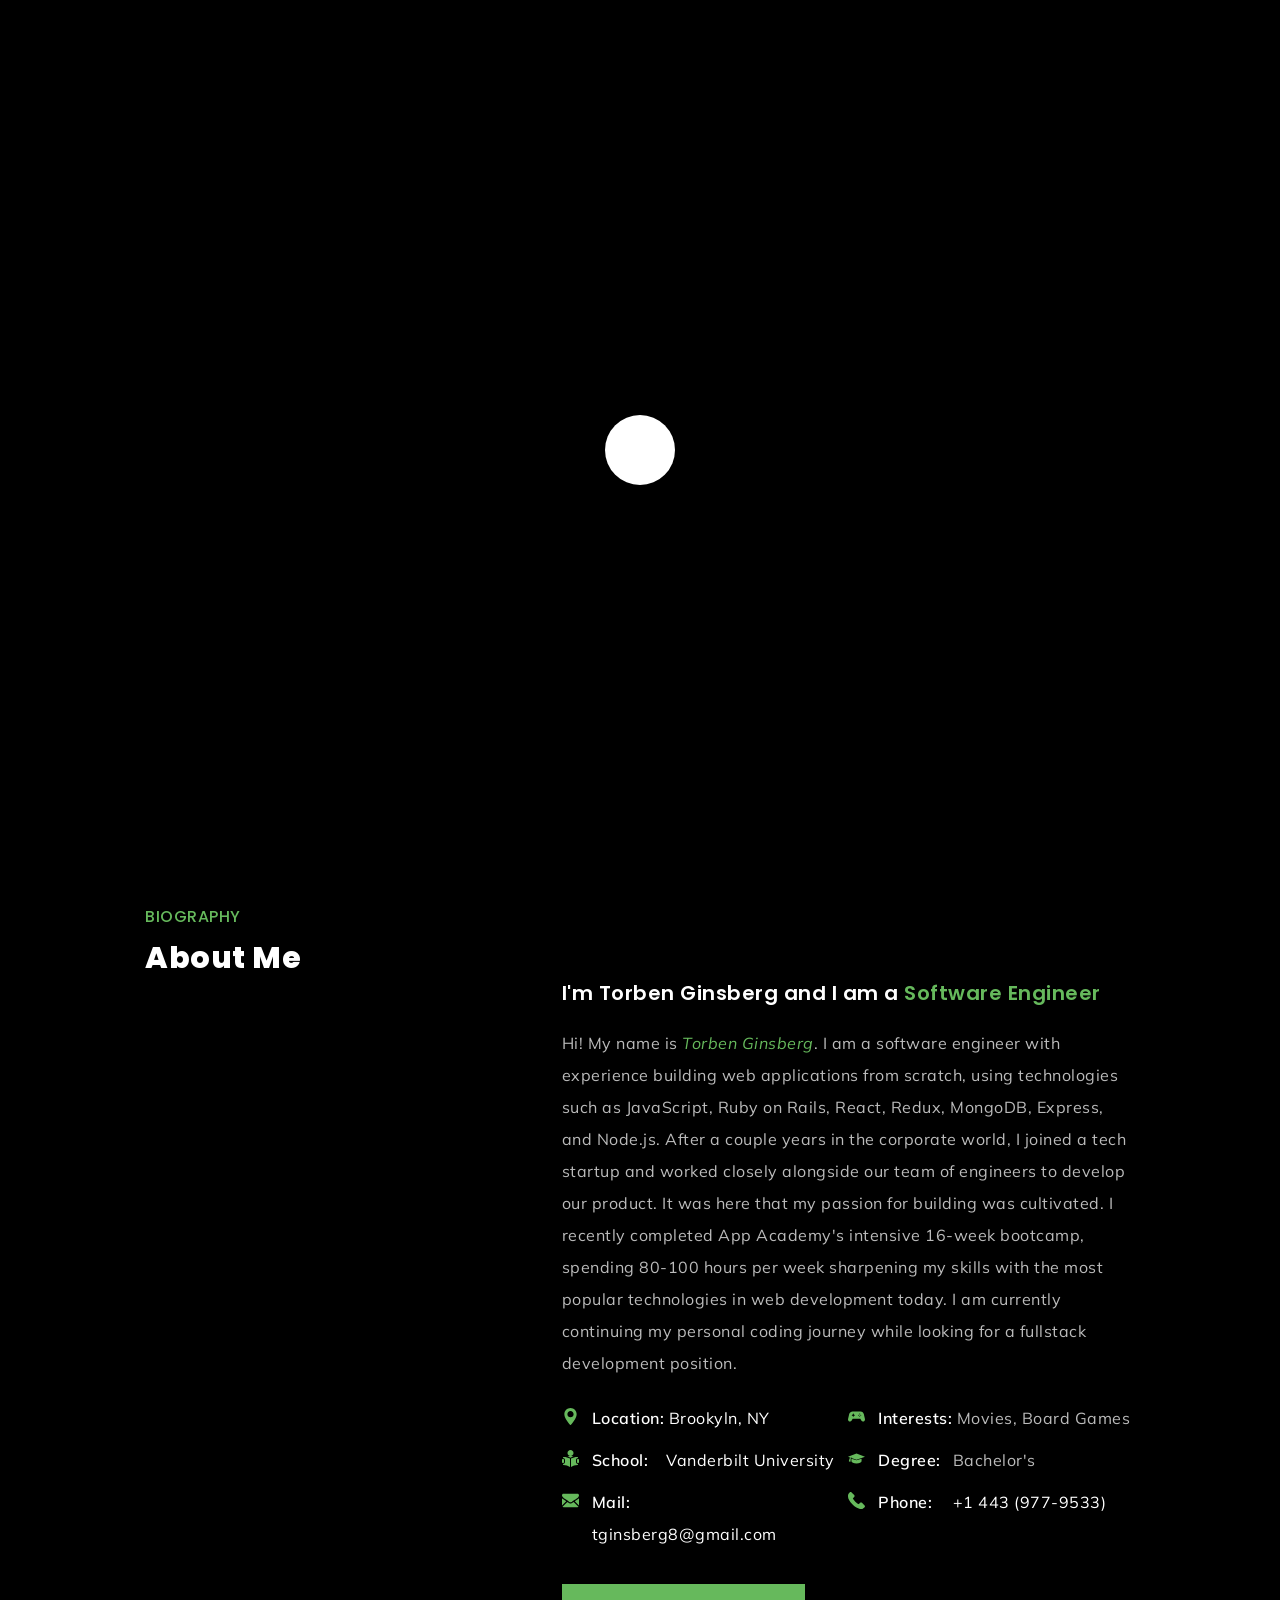
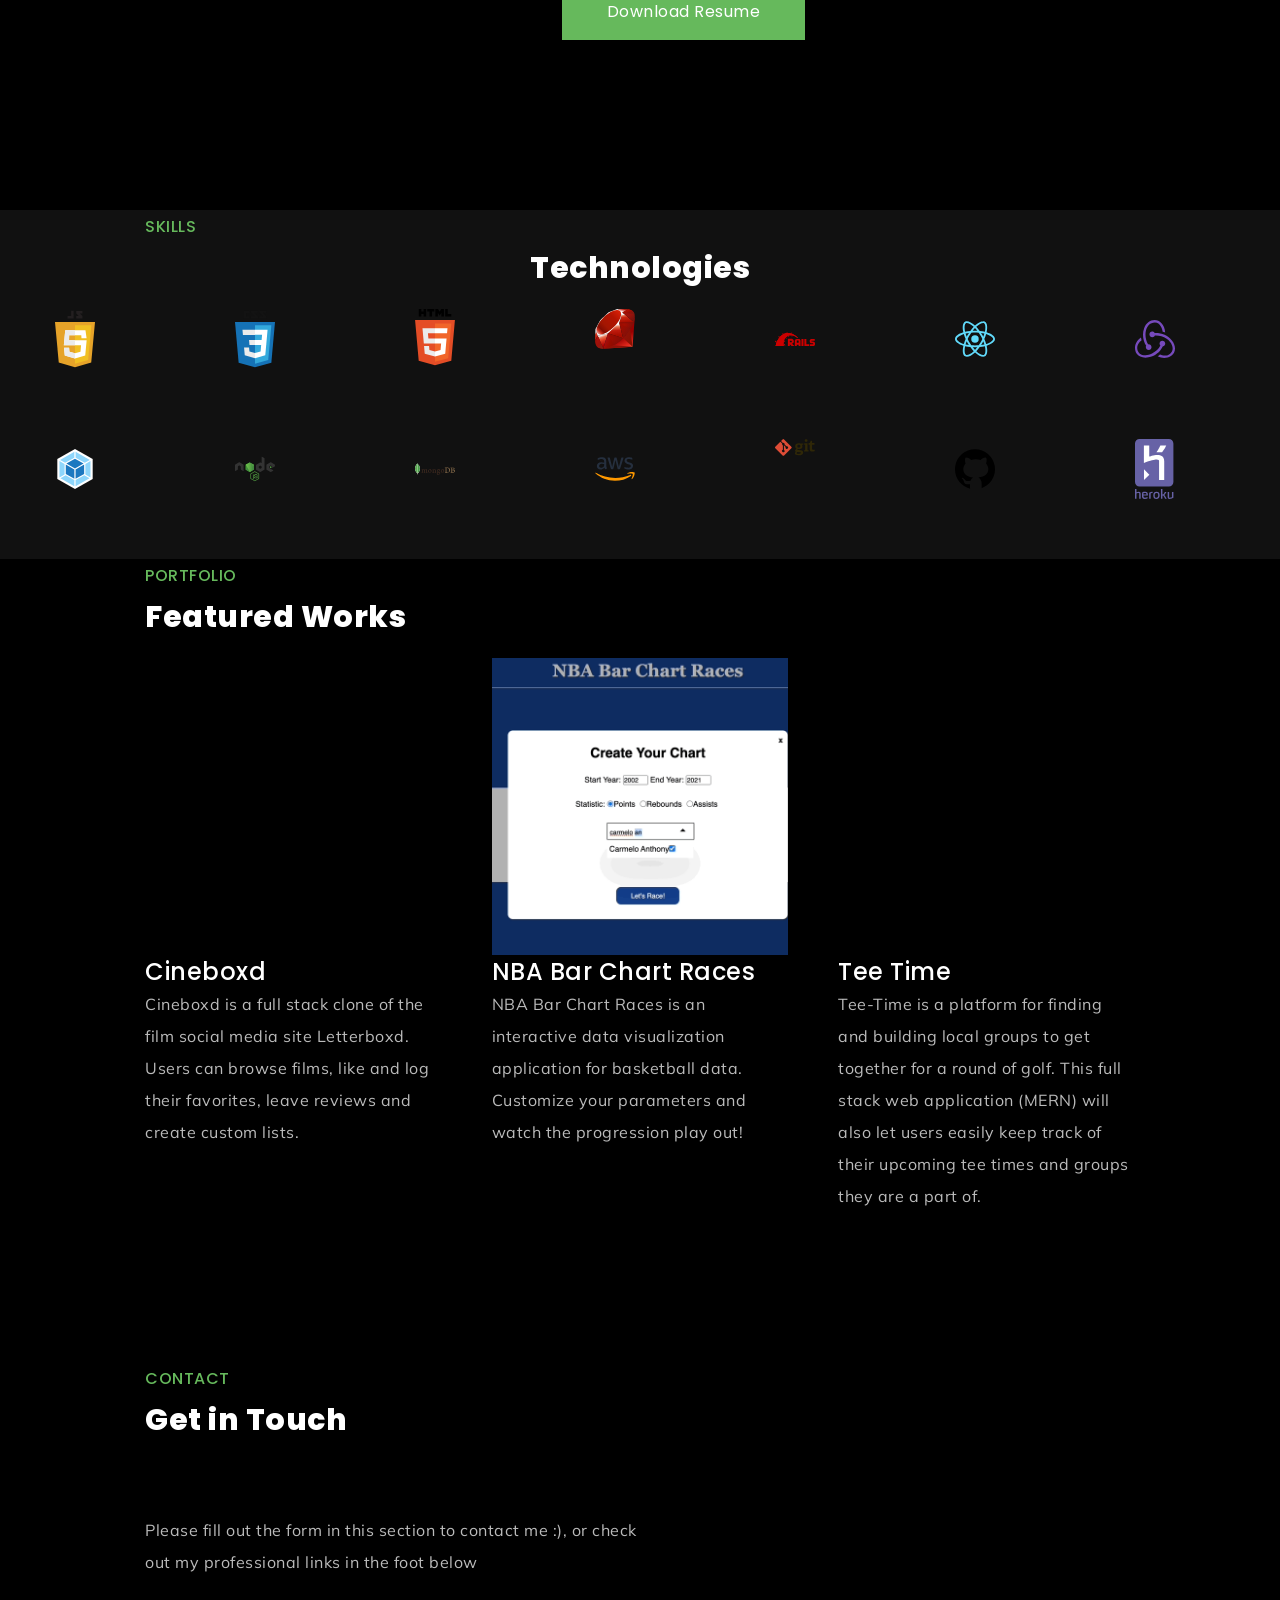
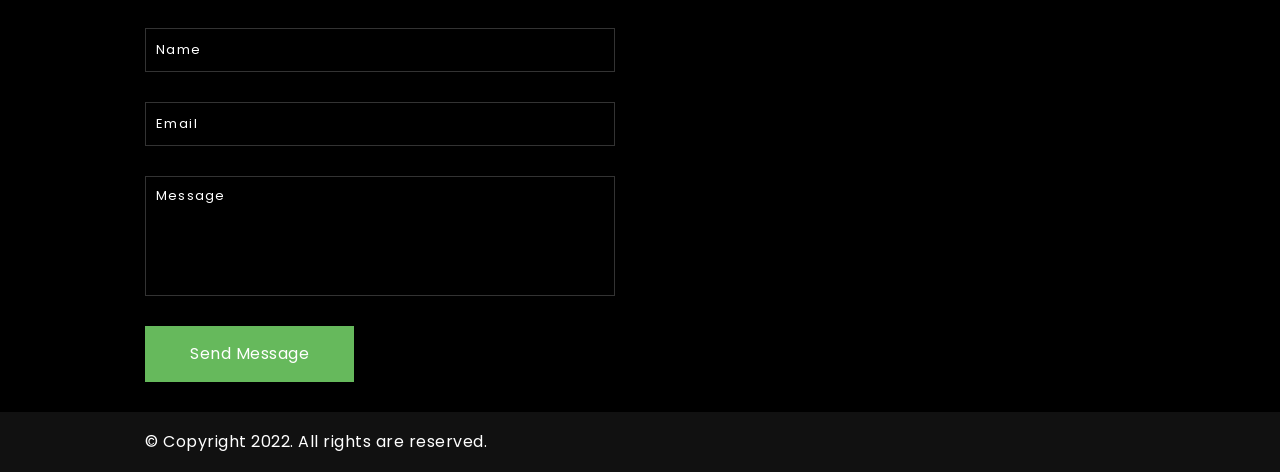
==== index.html @ a0c484ad "first commit" ====
<!DOCTYPE html>
<!--[if lt IE 7 ]><html class="ie ie6" lang="en"> <![endif]-->
<!--[if IE 7 ]><html class="ie ie7" lang="en"> <![endif]-->
<!--[if IE 8 ]><html class="ie ie8" lang="en"> <![endif]-->
<!--[if (gte IE 9)|!(IE)]><!--><html lang="en"> <!--<![endif]-->

<head>

<meta http-equiv="Content-Type" content="text/html; charset=utf-8" />

<meta name="description" content="Name of your web site">
<meta name="author" content="Marketify">

<meta name="viewport" content="width=device-width, initial-scale=1, maximum-scale=1">

<title>Torben Ginsberg</title>
<link rel="icon" type="image/x-icon" href="/img/favicon_t.png">

<!-- STYLES -->
<link href="https://fonts.googleapis.com/css2?family=Mulish:ital,wght@0,200;0,300;0,400;0,500;0,600;0,700;0,800;0,900;1,200;1,300;1,400;1,500;1,600;1,700;1,800;1,900&display=swap" rel="stylesheet">
<link href="https://fonts.googleapis.com/css?family=Montserrat:200i,300,300i,400,400i,500,500i,600,700,700i,800&display=swap" rel="stylesheet">
<link href="https://fonts.googleapis.com/css2?family=Poppins:ital,wght@0,100;0,200;0,300;0,400;0,500;0,600;0,700;0,800;0,900;1,100;1,200;1,300;1,400;1,500;1,600;1,700;1,800;1,900&display=swap" rel="stylesheet">


<link rel="stylesheet" type="text/css" href="css/plugins.css" />
<link rel="stylesheet" type="text/css" href="css/colors.css" />
<link rel="stylesheet" type="text/css" href="css/darkMode.css" />
<link rel="stylesheet" type="text/css" href="css/style.css" />
<script src="https://kit.fontawesome.com/17501655c9.js" crossorigin="anonymous"></script>
<!--[if lt IE 9]> <script type="text/javascript" src="js/modernizr.custom.js"></script> <![endif]-->
<!-- /STYLES -->

</head>

<body class="dark"> <!-- If you want DARK MODE just add class 'dark' to body. For Example: <body class="dark"> -->
	
	<!-- PRELOADER -->
	<div class="arlo_tm_preloader">
		<div class="spinner_wrap">
			<div class="spinner"></div>
		</div>
	</div>
	<!-- /PRELOADER -->

	
<!-- WRAPPER ALL -->
<div class="arlo_tm_all_wrap" data-magic-cursor="" data-color="crimson">
	
	<!-- "" is default option -->
	
	<!-- MAGIC CURSOR VALUES: "", hide -->
	<!-- COLOR VALUES: blue, green, brown, pink, orange, black, white, purple, sky, cadetBlue, crimson, olive, red -->
	
	<!-- MODALBOX NEWS -->
	<div class="arlo_tm_modalbox_news">
		<div class="box_inner">
			<div class="close">
				<a href="#"><img class="svg" src="img/svg/cancel.svg" alt="" /></a>
			</div>
			<div class="description_wrap">
			</div>
		</div>
	</div>
	<!-- /MODALBOX NEWS -->
	
	<!-- MOBILE MENU -->
	<div class="arlo_tm_mobile_menu">
		<div class="mobile_menu_inner">
			<div class="container">
				<div class="mobile_in">
					<div class="logo">
						<a href="#"><img src="img/logo/mobile/dark.png" alt="" /></a>
					</div>
					<div class="my_trigger">
						<div class="hamburger hamburger--collapse-r">
							<div class="hamburger-box">
								<div class="hamburger-inner"></div>
							</div>
						</div>
					</div>
				</div>
			</div>
		</div>
		<div class="dropdown">
			<div class="container">
				<div class="dropdown_inner">
					<ul class="anchor_nav">
						<li><a href="#home">Home</a></li>
						<li><a href="#about">About</a></li>
						<li><a href="#skills">Skills</a></li>
						<li><a href="#portfolio">Portfolio</a></li>
						<li><a href="#contact">Contact</a></li>
					</ul>
				</div>
			</div>
		</div>
	</div>
	<!-- /MOBILE MENU -->
	
	<!-- TOPBAR -->
	<div class="arlo_tm_topbar">
		<div class="container">
			<div class="topbar_inner">
				<div class="logo">
					<a href="#"><img class="light" src="img/logo/classic/light.png" alt="" /></a>
					<a href="#"><img class="dark" src="img/logo/classic/dark.png" alt="" /></a>
				</div>
				<div class="menu">
					<ul class="anchor_nav">
						<li class="current"><a href="#home">Home</a></li>
						<li><a href="#about">About</a></li>
						<li><a href="#skills">Skills</a></li>
						<li><a href="#portfolio">Portfolio</a></li>
						<li><a href="#contact">Contact</a></li>
					</ul>
				</div>
			</div>
		</div>
	</div>
	<!-- /TOPBAR -->
	
	<!-- HERO -->
	<div class="arlo_tm_hero" id="home">
		<div class="background">
			<div class="image" data-img-url="img/slider/about.jpg"></div>
			<div class="overlay"></div>
		</div>
		<div class="content">
			<div class="name_holder">
				<h3>Torben <span>Ginsberg</span></h3>
			</div>
			<div class="text_typing">
				<p>I'm a <span class="arlo_tm_animation_text_word"></span></p>
			</div>
		</div>
		<div class="arlo_tm_arrow_wrap bounce anchor">
			<a href="#about"><i class="xcon-angle-double-down"></i></a>
		</div>
	</div>
	<!-- /HERO -->
	
	<!-- ABOUT -->
	<div class="arlo_tm_about" id="about">
		<div class="container">
			<div class="arlo_tm_main_title">
				<span>Biography</span>
				<h3>About Me</h3>
			</div>
			<div class="about_inner">
				<div class="left">
					<div class="about_image_wrap parallax" data-relative-input="true">
						<div class="image layer" data-depth="0.1">
							<img src="img/ratios/550x650.jpg" alt="" />
							<div class="inner" data-img-url="img/headshot_circle.png"></div>
						</div>
						<div class="border layer" data-depth="0.2">
							<img src="img/about.png" alt="" />
							<div class="inner"></div>
						</div>
					</div>
				</div>
				<div class="right">
					<div class="about_title">
						<h3>I'm Torben Ginsberg and I am a <span class="arlo_tm_animation_text_word"></span></h3>
					</div>
					<div class="text">
						<p>Hi! My name is <span>Torben Ginsberg</span>. I am a software engineer with experience building web applications from scratch, using technologies such as JavaScript, Ruby on Rails, React, Redux, MongoDB, Express, and Node.js. After a couple years in the corporate world, I joined a tech startup and worked closely alongside our team of engineers to develop our product. It was here that my passion for building was cultivated. I recently completed App Academy's intensive 16-week bootcamp, spending 80-100 hours per week sharpening my skills with the most popular technologies in web development today. I am currently continuing my personal coding journey while looking for a fullstack development position.</p>
					</div>
					<div class="about_short_contact_wrap">
						<ul>
							<li>
								<img class="svg" src="img/svg/location-1.svg" alt="" />
								<span><label>Location:</label> <a class="href_location" href="#">Brookyln, NY</a></span>
							</li>
							<li>
								<img class="svg" src="img/svg/game-controller-2.svg" alt="" />
								<span><label>Interests:</label> Movies, Board Games </span>
							</li>
							<li>
								<img class="svg" src="img/svg/study-5.svg" alt="" />
								<span><label>School:</label> <a class="href_location" href="#">Vanderbilt University</a></span>
							</li>
							<li>
								<img class="svg" src="img/svg/degree-1.svg" alt="" />
								<span><label>Degree:</label> Bachelor's</span>
							</li>	
							<li>
								<img class="svg" src="img/svg/message-3.svg" alt="" />
								<span><label>Mail:</label> <a href="mailto:example@gmail.com">tginsberg8@gmail.com</a></span>
							</li>
							<li>
								<img class="svg" src="img/svg/call-2.svg" alt="" />
								<span><label>Phone:</label> <a href="tel:+77 022 177 05 05">+1 443 (977-9533)</a></span>
							</li>
						</ul>
					</div>
					<div class="arlo_tm_button">
						<a href="img/Torben_Ginsberg_Resume.pdf" download><span>Download Resume</span></a>
					</div>
				</div>
			</div>
		</div>
	</div>
	<!-- /ABOUT -->

	<!-- NEWS -->
	<div class="arlo_tm_section" id="skills">
		<div class="arlo_tm_news">
			<div class="container">
				<div class="arlo_tm_main_title">
					<span>Skills</span>
					<h3 id="skills-technologies">Technologies</h3>
				</div>
				<div class="news_list">
					<ul>
						<li id="tech-logo"><img title="Javascript" src="/tech-logos/javascript-4.svg"></li>
						<li id="tech-logo"><img title="CSS" src="/tech-logos/css-5.svg"></li>
						<li id="tech-logo"><img title="HTML" src="/tech-logos/html.svg"></li>
						<li id="tech-logo"><img title="Ruby" src="/tech-logos/ruby.svg"></li>
						<li id="tech-logo"><img title="Rails" src="/tech-logos/rails-1.svg"></li>
						<li id="tech-logo"><img title="React" src="/tech-logos/react-2.svg"></li>
						<li id="tech-logo"><img title="Redux" src="/tech-logos/redux.svg"></li>
						<li id="tech-logo"><img title="PostgreSQL" src="/tech-logos/postgresql.svg"></li>
						<li id="tech-logo"><img title="JQuery" src="/tech-logos/jquery-1.svg"></li>
						<li id="tech-logo"><img title="Webpack" src="/tech-logos/webpack-icon.svg"></li>
						<li id="tech-logo"><img title="NodeJS" src="/tech-logos/nodejs-1.svg"></li>
						<li id="tech-logo"><img title="MongoDB" src="/tech-logos/mongodb.svg"></li>
						<li id="tech-logo"><img title="AWS" src="/tech-logos/aws-2.svg"></li>
						<li id="tech-logo"><img title="Git" src="/tech-logos/git.svg"></li>
						<li id="tech-logo"><img title="Github" src="/tech-logos/github-1.svg"></li>
						<li id="tech-logo"><img title="Heroku" src="/tech-logos/heroku.svg"></li>
					</ul>
				</div>
			</div>
		</div>
	</div>
	<!-- /NEWS -->
	
	<!-- PORTFOLIO -->
	<div class="arlo_tm_section" id="portfolio">
		<div class="arlo_tm_portfolio">
			<div class="container">
				<div class="arlo_tm_main_title">
					<span>Portfolio</span>
					<h3>Featured Works</h3>
				</div>
				<div class="portfolio_inner">
					<div class="arlo_tm_portfolio_titles"></div>
					<!-- <div class="portfolio_filter">
						<ul>
							<li><a href="#" class="current" data-filter="*">All</a></li>
							<li><a href="#" data-filter=".design">Games</a></li>
							<li><a href="#" data-filter=".branding">Websites</a></li>
							<li><a href="#" data-filter=".photography">Other</a></li>
						</ul>
					</div> -->
					<div class="portfolio_list">
						<ul class="gallery_zoom">
							<li class="photography">
								<div class="inner">
									<div class="entry arlo_tm_portfolio_animation_wrap" data-title="Cineboxd" data-category="Website">
										<a href="https://cineboxd.herokuapp.com/#/">
											<img src="img/ratios/ratio-1-1.jpg" alt="" />
											<div class="main_image" data-img-url="./img/temporary_cineboxd.gif"></div>
										</a>
									</div>
								</div>
								<div>
									<h4 style="color: white;">Cineboxd</h4>
									<p>Cineboxd is a full stack clone of the film social media site Letterboxd. Users can browse films, like and log their favorites, leave reviews and create custom lists. </p>
								</div>
							</li>
							<li class="branding">
								<div class="inner">
									<div class="entry arlo_tm_portfolio_animation_wrap" data-title="NBA Bar Chart Races" data-category="Game">
										<a href="https://torbenginsberg.github.io/NBA-Bar-Chart-Races/">
											<img src="img/ratios/ratio-1-1.jpg" alt="" />
											<div class="main_image" data-img-url="./img/temporary_bar_chart_race.gif"></div>
										</a>
									</div>
								</div>
								<div>
									<h4 style="color: white;">NBA Bar Chart Races</h4>
									<p>NBA Bar Chart Races is an interactive data visualization application for basketball data. Customize your parameters and watch the progression play out! </p>
								</div>
							</li>
							<li class="design">
								<div class="inner">
									<div class="entry arlo_tm_portfolio_animation_wrap" data-title="Tee Time" data-category="Website">
										<a href="https://tee-time-application.herokuapp.com/#/">
											<img src="img/ratios/ratio-1-1.jpg" alt="" />
											<div class="main_image" data-img-url="img/tee_time.gif"></div>
										</a>
									</div>
								</div>
								<div>
									<h4 style="color: white;">Tee Time</h4>
									<p>Tee-Time is a platform for finding and building local groups to get together for a round of golf. This full stack web application (MERN) will also let users easily keep track of their upcoming tee times and groups they are a part of.</p>
								</div>
							</li>
						</ul>
					</div>
				</div>
			</div>
		</div>
	</div>
	<!-- /PORTFOLIO -->
	
	<!-- CONTACT -->
	<div class="arlo_tm_section" id="contact">
		<div class="arlo_tm_contact">
			<div class="container">
				<div class="contact_inner">
					<div class="arlo_tm_main_title">
						<span>Contact</span>
						<h3>Get in Touch</h3>
					</div>
					<div class="desc">
						<p class="wow txt" data-splitting>Please fill out the form in this section to contact me :), or check out my professional links in the foot below</p>
					</div>
					<div class="wrapper">
						<div class="left wow fadeInLeft" data-wow-duration="1.5s">
							<div class="fields">
								<form action="/" method="post" class="contact_form" id="contact_form">
									<div class="returnmessage" data-success="Your message has been received, We will contact you soon."></div>
									<div class="empty_notice"><span>Please Fill Required Fields</span></div>
									<div class="first">
										<ul>
											<li>
												<input id="name" type="text" placeholder="Name" autocomplete="off">
											</li>
											<li>
												<input id="email" type="text" placeholder="Email" autocomplete="off">
											</li>
										</ul>
									</div>
									<div class="last">
										<textarea id="message" placeholder="Message"></textarea>
									</div>
									<div class="arlo_tm_button" data-color="dark">
										<a id="send_message" href="#">Send Message</a>
									</div>

									<!-- If you want change mail address to yours, just open "modal" folder >> contact.php and go to line 4 and change detail to yours.  -->

								</form>
							</div>
						</div>
						<div class="right wow fadeInLeft" data-wow-duration="1.5s" data-wow-delay=".2s">
							<div class="map_wrap">
								<div class="map" id="ieatmaps"></div>
							</div>
						</div>
					</div>
				</div>
			</div>
		</div>
	</div>
	<!-- /CONTACT -->
	
	<!-- COPYRIGHT -->
	<div class="arlo_tm_section">
		<div class="arlo_tm_copyright">
			<div class="container">
				<div class="inner">
					<div class="copy wow fadeInLeft" data-wow-duration="1.5s">
						<p>&copy; Copyright 2022. All rights are reserved.</p>
					</div>
					<div class="social wow fadeInLeft" data-wow-duration="1.5s" data-wow-delay=".2s">
						<ul class="font-awesome-icons">
							<div class="font-awesome-icon"><li><a href="https://github.com/torbenginsberg"><i class="fa-brands fa-github"></i></a></li></div>
							<div class="font-awesome-icon"><li><a href="https://www.linkedin.com/in/torben-ginsberg-095a77112/"><i class="fa-brands fa-linkedin"></i></a></li></div>
							<div class="font-awesome-icon"><li><a href="https://angel.co/u/torben-ginsberg"><i class="fa-brands fa-angellist"></i></a></li></div>
						</ul>
					</div>
				</div>
			</div>
		</div>
	</div>
	<!-- /COPYRIGHT -->
	
	<!-- CURSOR -->
	<div class="mouse-cursor cursor-outer"></div>
	<div class="mouse-cursor cursor-inner"></div>
	<!-- /CURSOR -->
	
</div>
<!-- / WRAPPER ALL -->
	
<!-- SCRIPTS -->
<script src="js/jquery.js"></script>
<!--[if lt IE 10]> <script type="text/javascript" src="js/ie8.js"></script> <![endif]-->	
<script src="js/plugins.js"></script>
<script src="js/init.js"></script>
<script async defer src="https://maps.googleapis.com/maps/api/js?key=AIzaSyA5bpEs3xlB8vhxNFErwoo3MXR64uavf6Y&callback=initMap"></script>
<!-- /SCRIPTS -->

</body>
</html>
---- css/plugins.css ----
/*
This file is made by Marketify (2019 - 2021)

01) BASE
02) FORM ELEMENTS
03) FONTELLO
04) SKELETON OR GRID
05) ANIMATION


*/

/*------------------------------------------------------------------*/ 
/*	01) BASE
/*------------------------------------------------------------------*/

html,body,div,span,applet,object,iframe,h1,h2,h3,h4,h5,h6,p,blockquote,pre,a,abbr,acronym,address,big,cite,code,del,dfn,em,font,ins,kbd,q,s,samp,small,strike,strong,sub,sup,tt,var,b,u,i,center,dl,dt,dd,ol,ul,li,fieldset,form,label,legend,table,caption,tbody,tfoot,thead,tr,th,td
	{
	background: transparent;
	border: 0;
	margin: 0;
	padding: 0;
	vertical-align: baseline;
	outline: none;
}

article, aside, details, figcaption, figure, footer, header, hgroup, nav, section {
    display: block;
}

blockquote {
	quotes: none;
}

blockquote:before,blockquote:after {
	content: '';
	content: none;
}
ul, ol{
	margin:0px;	
}
ul li, ol li{
	margin:0px;
}
img{
	vertical-align:middle;
	max-width:100%;
}
iframe{
	max-width:100%;
}
del {
	text-decoration: line-through;
}
a, i{
	border:none;
}
a:hover{text-decoration:none;}

table{
	width:100%;
	max-width:100%;
	text-align:left;
	border-collapse: collapse;
	border-spacing: 0px;
	margin-bottom:15px;
	color:#999;
	border:1px solid #eee;
}
table tr{
	border:1px solid #eee;
}
table th{
	vertical-align:top;
	color:#333;
	background:none;
	font-size:16px;
	font-weight:normal;
	padding:15px 10px;
	border:1px solid #eee;
}
table td{
	vertical-align:top;
	padding:10px;
	border:1px solid #eee;
}

code, pre {
	padding: 10px;
	padding-bottom: 0;
	border-left: 3px solid #6FBF71;
	border-bottom: 1px solid transparent;
	background: #f7f7f7;
	overflow-x:scroll;
}

pre{
	display: block;	
	word-break: break-all;
	word-wrap: break-word;
}
pre code { white-space: pre-wrap; }

.space10{width:100%; float:left; clear:both; margin-bottom:10px;}
.space20{width:100%; float:left; clear:both; margin-bottom:20px;}
.space30{width:100%; float:left; clear:both; margin-bottom:30px;}
.space40{width:100%; float:left; clear:both; margin-bottom:40px;}
.space50{width:100%; float:left; clear:both; margin-bottom:50px;}
.space60{width:100%; float:left; clear:both; margin-bottom:60px;}
.space70{width:100%; float:left; clear:both; margin-bottom:70px;}
.space80{width:100%; float:left; clear:both; margin-bottom:80px;}
.space90{width:100%; float:left; clear:both; margin-bottom:90px;}
.space100{width:100%; float:left; clear:both; margin-bottom:100px;}
.space200{width:100%; float:left; clear:both; margin-bottom:200px;}
.space300{width:100%; float:left; clear:both; margin-bottom:300px;}
.space400{width:100%; float:left; clear:both; margin-bottom:400px;}
.space500{width:100%; float:left; clear:both; margin-bottom:500px;}
.space1000{width:100%; float:left; clear:both; margin-bottom:1000px;}

/*------------------------------------------------------------------*/ 
/*	02) FORM ELEMENTS
/*------------------------------------------------------------------*/

textarea{
	border-radius:0;
	font-size:13px;
	resize:vertical;
	font-family:"Poppins";
	letter-spacing: 1.2px !important;
	
	-webkit-box-sizing: border-box; /* Safari/Chrome, other WebKit */
	-moz-box-sizing: border-box;    /* Firefox, other Gecko */
	-ms-box-sizing: border-box;     /* IE 10 + */
	box-sizing: border-box;         /* Opera/IE 8+ */
	
	line-height:1.4;
	padding:10px!important;
	width:100%;
	border:1px solid #eee;
	font-weight: 400 !important;
	
	-webkit-transition: all .3s ease;
	   -moz-transition: all .3s ease;
	    -ms-transition: all .3s ease;
	     -o-transition: all .3s ease;
	        transition: all .3s ease;
}
input[type="text"],
input[type="password"],
input[type="datetime"],
input[type="datetime-local"],
input[type="date"],
input[type="month"],
input[type="time"],
input[type="week"],
input[type="number"],
input[type="email"],
input[type="url"],
input[type="search"],
input[type="tel"],
input[type="color"],
.uneditable-input {
	border-radius:0;
	font-size:13px;
	min-width:auto;
	letter-spacing:1.4px;
	
	-webkit-box-sizing: border-box; /* Safari/Chrome, other WebKit */
	-moz-box-sizing: border-box;    /* Firefox, other Gecko */
	-ms-box-sizing: border-box;     /* IE 10 + */
	box-sizing: border-box;         /* Opera/IE 8+ */
	
	font-family:"Poppins";
	
	line-height:1.6;
	padding:10px!important;
	height:44px;
	vertical-align:middle;
	border:1px solid #eee;
	font-weight: 400 !important;
	
	-webkit-transition: all .3s ease;
	   -moz-transition: all .3s ease;
	    -ms-transition: all .3s ease;
	     -o-transition: all .3s ease;
	        transition: all .3s ease;
}

textarea:focus,
input[type="text"]:focus,
input[type="password"]:focus,
input[type="datetime"]:focus,
input[type="datetime-local"]:focus,
input[type="date"]:focus,
input[type="month"]:focus,
input[type="time"]:focus,
input[type="week"]:focus,
input[type="number"]:focus,
input[type="email"]:focus,
input[type="url"]:focus,
input[type="search"]:focus,
input[type="tel"]:focus,
input[type="color"]:focus,
.uneditable-input:focus {
	border-color:#ccc;
	background:#eee;
}

input[type="submit"]{
	padding: 13px 15px;
	height: 40px;
	line-height: 1;
	text-transform: uppercase;
	font-size: 13px;
	font-weight: 400;
	text-decoration: none;
	letter-spacing: 0.5px;
	border:none;
	cursor:pointer;
	color: #FFF;
	background:#777;
	
	-webkit-transition: all .3s ease;
	   -moz-transition: all .3s ease;
	    -ms-transition: all .3s ease;
	     -o-transition: all .3s ease;
	        transition: all .3s ease;
}
input[type="submit"]:hover{
	background:#444;
}
select{
	padding:8px;
	border:2px solid #eee;
}
input[type="button"]{
	cursor:pointer;
	-webkit-transition: all .3s ease;
	   -moz-transition: all .3s ease;
	    -ms-transition: all .3s ease;
	     -o-transition: all .3s ease;
	        transition: all .3s ease;
}


/*------------------------------------------------------------------*/ 
/*	03) FONTELLO
/*------------------------------------------------------------------*/

@font-face {
  font-family: 'xcon';
  src: url('font/xcon.eot?4965248');
  src: url('font/xcon.eot?4965248#iefix') format('embedded-opentype'),
       url('font/xcon.woff2?4965248') format('woff2'),
       url('font/xcon.woff?4965248') format('woff'),
       url('font/xcon.ttf?4965248') format('truetype'),
       url('font/xcon.svg?4965248#xcon') format('svg');
  font-weight: normal;
  font-style: normal;
}
/* Chrome hack: SVG is rendered more smooth in Windozze. 100% magic, uncomment if you need it. */
/* Note, that will break hinting! In other OS-es font will be not as sharp as it could be */
/*
@media screen and (-webkit-min-device-pixel-ratio:0) {
  @font-face {
    font-family: 'xcon';
    src: url('../font/xcon.svg?4965248#xcon') format('svg');
  }
}
*/
 
 [class^="xcon-"]:before, [class*=" xcon-"]:before {
  font-family: "xcon";
  font-style: normal;
  font-weight: normal;
  speak: none;
 
  display: inline-block;
  text-decoration: inherit;
  width: 1em;
  margin-right: .2em;
  text-align: center;
  /* opacity: .8; */
 
  /* For safety - reset parent styles, that can break glyph codes*/
  font-variant: normal;
  text-transform: none;
 
  /* fix buttons height, for twitter bootstrap */
  line-height: 1em;
 
  /* Animation center compensation - margins should be symmetric */
  /* remove if not needed */
  margin-left: .2em;
 
  /* you can be more comfortable with increased icons size */
  /* font-size: 120%; */
 
  /* Font smoothing. That was taken from TWBS */
  -webkit-font-smoothing: antialiased;
  -moz-osx-font-smoothing: grayscale;
 
  /* Uncomment for 3D effect */
  /* text-shadow: 1px 1px 1px rgba(127, 127, 127, 0.3); */
}
 
.xcon-phone:before { content: '\e800'; } /* '' */
.xcon-mail:before { content: '\e801'; } /* '' */
.xcon-globe:before { content: '\e802'; } /* '' */
.xcon-glass:before { content: '\e803'; } /* '' */
.xcon-music:before { content: '\e804'; } /* '' */
.xcon-search:before { content: '\e805'; } /* '' */
.xcon-star:before { content: '\e806'; } /* '' */
.xcon-star-empty:before { content: '\e807'; } /* '' */
.xcon-heart:before { content: '\e808'; } /* '' */
.xcon-cancel-circled:before { content: '\e809'; } /* '' */
.xcon-ok:before { content: '\e80a'; } /* '' */
.xcon-bookmark:before { content: '\e80b'; } /* '' */
.xcon-thumbs-up:before { content: '\e80c'; } /* '' */
.xcon-thumbs-down:before { content: '\e80d'; } /* '' */
.xcon-download:before { content: '\e80e'; } /* '' */
.xcon-upload:before { content: '\e80f'; } /* '' */
.xcon-lock-open:before { content: '\e810'; } /* '' */
.xcon-lock:before { content: '\e811'; } /* '' */
.xcon-bell:before { content: '\e812'; } /* '' */
.xcon-location:before { content: '\e813'; } /* '' */
.xcon-attention:before { content: '\e814'; } /* '' */
.xcon-cog:before { content: '\e815'; } /* '' */
.xcon-resize-full:before { content: '\e816'; } /* '' */
.xcon-resize-small:before { content: '\e817'; } /* '' */
.xcon-resize-horizontal:before { content: '\e818'; } /* '' */
.xcon-resize-vertical:before { content: '\e819'; } /* '' */
.xcon-basket:before { content: '\e81a'; } /* '' */
.xcon-calendar:before { content: '\e81b'; } /* '' */
.xcon-wrench:before { content: '\e81c'; } /* '' */
.xcon-folder:before { content: '\e81d'; } /* '' */
.xcon-folder-open:before { content: '\e81e'; } /* '' */
.xcon-volume-off:before { content: '\e81f'; } /* '' */
.xcon-volume-up:before { content: '\e820'; } /* '' */
.xcon-volume-down:before { content: '\e821'; } /* '' */
.xcon-clock:before { content: '\e822'; } /* '' */
.xcon-zoom-out:before { content: '\e823'; } /* '' */
.xcon-zoom-in:before { content: '\e824'; } /* '' */
.xcon-down-dir:before { content: '\e825'; } /* '' */
.xcon-up-dir:before { content: '\e826'; } /* '' */
.xcon-left-dir:before { content: '\e827'; } /* '' */
.xcon-right-dir:before { content: '\e828'; } /* '' */
.xcon-down-open:before { content: '\e829'; } /* '' */
.xcon-left-open:before { content: '\e82a'; } /* '' */

.xcon-right-open:before { content: '\e82b'; } /* '' */
.xcon-up-open:before { content: '\e82c'; } /* '' */
.xcon-down-big:before { content: '\e82d'; } /* '' */
.xcon-left-big:before { content: '\e82e'; } /* '' */
.xcon-right-big:before { content: '\e82f'; } /* '' */
.xcon-up-big:before { content: '\e830'; } /* '' */
.xcon-play:before { content: '\e831'; } /* '' */
.xcon-spin3:before { content: '\e832'; } /* '' */
.xcon-play-circled2:before { content: '\e833'; } /* '' */
.xcon-pause:before { content: '\e834'; } /* '' */
.xcon-to-end:before { content: '\e835'; } /* '' */
.xcon-to-end-alt:before { content: '\e836'; } /* '' */
.xcon-to-start:before { content: '\e837'; } /* '' */
.xcon-flash:before { content: '\e838'; } /* '' */
.xcon-to-start-alt:before { content: '\e839'; } /* '' */
.xcon-fast-fw:before { content: '\e83a'; } /* '' */
.xcon-fast-bw:before { content: '\e83b'; } /* '' */
.xcon-off:before { content: '\e83c'; } /* '' */
.xcon-check:before { content: '\e83d'; } /* '' */
.xcon-comment:before { content: '\e83e'; } /* '' */
.xcon-chat:before { content: '\e83f'; } /* '' */
.xcon-forward:before { content: '\e840'; } /* '' */
.xcon-eye:before { content: '\e841'; } /* '' */
.xcon-eye-off:before { content: '\e842'; } /* '' */
.xcon-star-half:before { content: '\e843'; } /* '' */
.xcon-heart-empty:before { content: '\e844'; } /* '' */
.xcon-camera:before { content: '\e845'; } /* '' */
.xcon-videocam:before { content: '\e846'; } /* '' */
.xcon-picture:before { content: '\e847'; } /* '' */
.xcon-camera-alt:before { content: '\e848'; } /* '' */
.xcon-video:before { content: '\e849'; } /* '' */
.xcon-home:before { content: '\e84a'; } /* '' */
.xcon-pencil:before { content: '\e84b'; } /* '' */
.xcon-trash-empty:before { content: '\e84c'; } /* '' */
.xcon-camera-1:before { content: '\e84d'; } /* '' */
.xcon-move:before { content: '\f047'; } /* '' */
.xcon-bookmark-empty:before { content: '\f097'; } /* '' */
.xcon-twitter:before { content: '\f099'; } /* '' */
.xcon-facebook:before { content: '\f09a'; } /* '' */
.xcon-rss:before { content: '\f09e'; } /* '' */
.xcon-resize-full-alt:before { content: '\f0b2'; } /* '' */
.xcon-gplus:before { content: '\f0d5'; } /* '' */
.xcon-sort-down:before { content: '\f0dd'; } /* '' */
.xcon-sort-up:before { content: '\f0de'; } /* '' */
.xcon-mail-alt:before { content: '\f0e0'; } /* '' */
.xcon-linkedin:before { content: '\f0e1'; } /* '' */
.xcon-comment-empty:before { content: '\f0e5'; } /* '' */
.xcon-chat-empty:before { content: '\f0e6'; } /* '' */
.xcon-bell-alt:before { content: '\f0f3'; } /* '' */
.xcon-angle-double-left:before { content: '\f100'; } /* '' */
.xcon-angle-double-right:before { content: '\f101'; } /* '' */
.xcon-angle-double-up:before { content: '\f102'; } /* '' */
.xcon-angle-double-down:before { content: '\f103'; } /* '' */
.xcon-angle-left:before { content: '\f104'; } /* '' */
.xcon-angle-right:before { content: '\f105'; } /* '' */
.xcon-angle-up:before { content: '\f106'; } /* '' */
.xcon-angle-down:before { content: '\f107'; } /* '' */
.xcon-desktop:before { content: '\f108'; } /* '' */
.xcon-laptop:before { content: '\f109'; } /* '' */
.xcon-tablet:before { content: '\f10a'; } /* '' */
.xcon-mobile:before { content: '\f10b'; } /* '' */
.xcon-quote-left:before { content: '\f10d'; } /* '' */
.xcon-reply:before { content: '\f112'; } /* '' */
.xcon-folder-empty:before { content: '\f114'; } /* '' */
.xcon-folder-open-empty:before { content: '\f115'; } /* '' */
.xcon-reply-all:before { content: '\f122'; } /* '' */
.xcon-star-half-alt:before { content: '\f123'; } /* '' */
.xcon-direction:before { content: '\f124'; } /* '' */
.xcon-attention-alt:before { content: '\f12a'; } /* '' */
.xcon-mic:before { content: '\f130'; } /* '' */
.xcon-mute:before { content: '\f131'; } /* '' */
.xcon-play-circled:before { content: '\f144'; } /* '' */
.xcon-ok-squared:before { content: '\f14a'; } /* '' */
.xcon-euro:before { content: '\f153'; } /* '' */
.xcon-pound:before { content: '\f154'; } /* '' */
.xcon-dollar:before { content: '\f155'; } /* '' */
.xcon-thumbs-up-alt:before { content: '\f164'; } /* '' */
.xcon-thumbs-down-alt:before { content: '\f165'; } /* '' */
.xcon-youtube-play:before { content: '\f16a'; } /* '' */
.xcon-instagram:before { content: '\f16d'; } /* '' */
.xcon-tumblr:before { content: '\f173'; } /* '' */
.xcon-down:before { content: '\f175'; } /* '' */
.xcon-up:before { content: '\f176'; } /* '' */
.xcon-left:before { content: '\f177'; } /* '' */
.xcon-right:before { content: '\f178'; } /* '' */
.xcon-apple:before { content: '\f179'; } /* '' */
.xcon-dribbble:before { content: '\f17d'; } /* '' */
.xcon-vkontakte:before { content: '\f189'; } /* '' */
.xcon-mail-squared:before { content: '\f199'; } /* '' */
.xcon-google:before { content: '\f1a0'; } /* '' */
.xcon-behance:before { content: '\f1b4'; } /* '' */
.xcon-paper-plane:before { content: '\f1d8'; } /* '' */
.xcon-paper-plane-empty:before { content: '\f1d9'; } /* '' */
.xcon-share:before { content: '\f1e0'; } /* '' */
.xcon-share-squared:before { content: '\f1e1'; } /* '' */
.xcon-cc-visa:before { content: '\f1f0'; } /* '' */
.xcon-cc-mastercard:before { content: '\f1f1'; } /* '' */
.xcon-cc-discover:before { content: '\f1f2'; } /* '' */
.xcon-cc-amex:before { content: '\f1f3'; } /* '' */
.xcon-cc-paypal:before { content: '\f1f4'; } /* '' */
.xcon-cc-stripe:before { content: '\f1f5'; } /* '' */
.xcon-bell-off:before { content: '\f1f6'; } /* '' */
.xcon-bell-off-empty:before { content: '\f1f7'; } /* '' */
.xcon-toggle-off:before { content: '\f204'; } /* '' */
.xcon-toggle-on:before { content: '\f205'; } /* '' */
.xcon-pinterest:before { content: '\f231'; } /* '' */
.xcon-hourglass-o:before { content: '\f250'; } /* '' */
.xcon-trademark:before { content: '\f25c'; } /* '' */
.xcon-registered:before { content: '\f25d'; } /* '' */
.xcon-odnoklassniki:before { content: '\f263'; } /* '' */
.xcon-safari:before { content: '\f267'; } /* '' */
.xcon-chrome:before { content: '\f268'; } /* '' */
.xcon-firefox:before { content: '\f269'; } /* '' */
.xcon-opera:before { content: '\f26a'; } /* '' */
.xcon-internet-explorer:before { content: '\f26b'; } /* '' */
.xcon-vimeo:before { content: '\f27d'; } /* '' */

/*
* 	Responsive grid pixel system - v1.1
* 	Copyright 2017, FriendsLaboratory
*   Author: FriendsLaboratory
* 	Created Date : 01-01-2017
*/

/*------------------------------------------------------------------*/ 
/*	04) SKELETON OR GRID
/*------------------------------------------------------------------*/

.container {
	max-width: 1170px;
	width:100%;
	margin-left: auto;
	margin-right: auto;
	height:auto;
	padding:0px 40px;
	position:relative;
	clear:both;
	
	-webkit-box-sizing: border-box; /* Safari/Chrome, other WebKit */
	-moz-box-sizing: border-box;    /* Firefox, other Gecko */
	box-sizing: border-box;         /* Opera/IE 8+ */
}

@media (max-width: 1040px) {
.container{padding:0px 20px;}
}

@media (max-width: 480px) {
.container{padding:0px 10px;}
}





/**
 * Owl Carousel v2.3.4
 * Copyright 2013-2018 David Deutsch
 * Licensed under: SEE LICENSE IN https://github.com/OwlCarousel2/OwlCarousel2/blob/master/LICENSE
 */
.owl-carousel,.owl-carousel .owl-item{-webkit-tap-highlight-color:transparent;position:relative}.owl-carousel{display:none;width:100%;z-index:1}.owl-carousel .owl-stage{position:relative;-ms-touch-action:pan-Y;-moz-backface-visibility:hidden}.owl-carousel .owl-stage:after{content:".";display:block;clear:both;visibility:hidden;line-height:0;height:0}.owl-carousel .owl-stage-outer{position:relative;overflow:hidden;-webkit-transform:translate3d(0,0,0)}.owl-carousel .owl-item,.owl-carousel .owl-wrapper{-webkit-backface-visibility:hidden;-moz-backface-visibility:hidden;-ms-backface-visibility:hidden;-webkit-transform:translate3d(0,0,0);-moz-transform:translate3d(0,0,0);-ms-transform:translate3d(0,0,0)}.owl-carousel .owl-item{min-height:1px;float:left;-webkit-backface-visibility:hidden;-webkit-touch-callout:none}.owl-carousel .owl-item img{width:auto}.owl-carousel .owl-dots.disabled,.owl-carousel .owl-nav.disabled{display:none}.no-js .owl-carousel,.owl-carousel.owl-loaded{display:block}.owl-carousel .owl-dot,.owl-carousel .owl-nav .owl-next,.owl-carousel .owl-nav .owl-prev{cursor:pointer;cursor:hand;-webkit-user-select:none;-khtml-user-select:none;-moz-user-select:none;-ms-user-select:none;user-select:none}.owl-carousel.owl-loading{opacity:0;display:block}.owl-carousel.owl-hidden{opacity:0}.owl-carousel.owl-refresh .owl-item{visibility:hidden}.owl-carousel.owl-drag .owl-item{-webkit-user-select:none;-moz-user-select:none;-ms-user-select:none;user-select:none}.owl-carousel.owl-grab{cursor:move;cursor:grab}.owl-carousel.owl-rtl{direction:rtl}.owl-carousel.owl-rtl .owl-item{float:right}.owl-carousel .animated{animation-duration:1s;animation-fill-mode:both}.owl-carousel .owl-animated-in{z-index:0}.owl-carousel .owl-animated-out{z-index:1}.owl-carousel .fadeOut{animation-name:fadeOut}@keyframes fadeOut{0%{opacity:1}100%{opacity:0}}.owl-height{transition:height .5s ease-in-out}.owl-carousel .owl-item .owl-lazy{opacity:0;transition:opacity .4s ease}.owl-carousel .owl-item img.owl-lazy{transform-style:preserve-3d}.owl-carousel .owl-video-wrapper{position:relative;height:100%;background:#000}.owl-carousel .owl-video-play-icon{position:absolute;height:80px;width:80px;left:50%;top:50%;margin-left:-40px;margin-top:-40px;background:url(owl.video.play.png) no-repeat;cursor:pointer;z-index:1;-webkit-backface-visibility:hidden;transition:transform .1s ease}.owl-carousel .owl-video-play-icon:hover{-ms-transform:scale(1.3,1.3);transform:scale(1.3,1.3)}.owl-carousel .owl-video-playing .owl-video-play-icon,.owl-carousel .owl-video-playing .owl-video-tn{display:none}.owl-carousel .owl-video-tn{opacity:0;height:100%;background-position:center center;background-repeat:no-repeat;background-size:contain;transition:opacity .4s ease}.owl-carousel .owl-video-frame{position:relative;z-index:1;height:100%;width:100%}


/*** Popup ***/

.mfp-bg,.mfp-wrap{position:fixed;left:0;top:0}.mfp-bg,.mfp-container,.mfp-wrap{height:100%;width:100%}.mfp-arrow:after,.mfp-arrow:before,.mfp-container:before,.mfp-figure:after{content:''}.mfp-bg{z-index:1042;overflow:hidden;background:#0b0b0b;opacity:.8}.mfp-wrap{z-index:1043;outline:0!important;-webkit-backface-visibility:hidden}.mfp-container{text-align:center;position:absolute;left:0;top:0;padding:0 8px;box-sizing:border-box}.mfp-container:before{display:inline-block;height:100%;vertical-align:middle}.mfp-align-top .mfp-container:before{display:none}.mfp-content{position:relative;display:inline-block;vertical-align:middle;margin:0 auto;text-align:left;z-index:1045}.mfp-ajax-holder .mfp-content,.mfp-inline-holder .mfp-content{width:100%;cursor:auto}.mfp-ajax-cur{cursor:progress}.mfp-zoom-out-cur,.mfp-zoom-out-cur .mfp-image-holder .mfp-close{cursor:-moz-zoom-out;cursor:-webkit-zoom-out;cursor:zoom-out}.mfp-zoom{cursor:pointer;cursor:-webkit-zoom-in;cursor:-moz-zoom-in;cursor:zoom-in}.mfp-auto-cursor .mfp-content{cursor:auto}.mfp-arrow,.mfp-close,.mfp-counter,.mfp-preloader{-webkit-user-select:none;-moz-user-select:none;user-select:none}.mfp-loading.mfp-figure{display:none}.mfp-hide{display:none!important}.mfp-preloader{color:#CCC;position:absolute;top:50%;width:auto;text-align:center;margin-top:-.8em;left:8px;right:8px;z-index:1044}.mfp-preloader a{color:#CCC}.mfp-close,.mfp-preloader a:hover{color:#FFF}.mfp-s-error .mfp-content,.mfp-s-ready .mfp-preloader{display:none}button.mfp-arrow,button.mfp-close{overflow:visible;cursor:pointer;background:0 0;border:0;-webkit-appearance:none;display:block;outline:0;padding:0;z-index:1046;box-shadow:none;touch-action:manipulation}.mfp-figure:after,.mfp-iframe-scaler iframe{box-shadow:0 0 8px rgba(0,0,0,.6);position:absolute;left:0}button::-moz-focus-inner{padding:0;border:0}.mfp-close{width:44px;height:44px;line-height:44px;position:absolute;right:0;top:0;text-decoration:none;text-align:center;opacity:.65;padding:0 0 18px 10px;font-style:normal;font-size:28px;font-family:Arial,Baskerville,monospace}.mfp-close:focus,.mfp-close:hover{opacity:1}.mfp-close:active{top:1px}.mfp-close-btn-in .mfp-close{color:#333}.mfp-iframe-holder .mfp-close,.mfp-image-holder .mfp-close{color:#FFF;right:-6px;text-align:right;padding-right:6px;width:100%}.mfp-counter{position:absolute;top:0;right:0;color:#CCC;font-size:12px;line-height:18px;white-space:nowrap}.mfp-figure,img.mfp-img{line-height:0}.mfp-arrow{position:absolute;opacity:.65;margin:-55px 0 0;top:50%;padding:0;width:90px;height:110px;-webkit-tap-highlight-color:transparent}.mfp-arrow:active{margin-top:-54px}.mfp-arrow:focus,.mfp-arrow:hover{opacity:1}.mfp-arrow:after,.mfp-arrow:before{display:block;width:0;height:0;position:absolute;left:0;top:0;margin-top:35px;margin-left:35px;border:inset transparent}.mfp-arrow:after{border-top-width:13px;border-bottom-width:13px;top:8px}.mfp-arrow:before{border-top-width:21px;border-bottom-width:21px;opacity:.7}.mfp-arrow-left{left:0}.mfp-arrow-left:after{border-right:17px solid #FFF;margin-left:31px}.mfp-arrow-left:before{margin-left:25px;border-right:27px solid #3F3F3F}.mfp-arrow-right{right:0}.mfp-arrow-right:after{border-left:17px solid #FFF;margin-left:39px}.mfp-arrow-right:before{border-left:27px solid #3F3F3F}.mfp-iframe-holder{padding-top:40px;padding-bottom:40px}.mfp-iframe-holder .mfp-content{line-height:0;width:100%;max-width:900px}.mfp-image-holder .mfp-content,img.mfp-img{max-width:100%}.mfp-iframe-holder .mfp-close{top:-40px}.mfp-iframe-scaler{width:100%;height:0;overflow:hidden;padding-top:56.25%}.mfp-iframe-scaler iframe{display:block;top:0;width:100%;height:100%;background:#000}.mfp-figure:after,img.mfp-img{width:auto;height:auto;display:block}img.mfp-img{box-sizing:border-box;padding:40px 0;margin:0 auto}.mfp-figure:after{top:40px;bottom:40px;right:0;z-index:-1;background:#444}.mfp-figure small{color:#BDBDBD;display:block;font-size:12px;line-height:14px}.mfp-figure figure{margin:0}.mfp-bottom-bar{margin-top:-36px;position:absolute;top:100%;left:0;width:100%;cursor:auto}.mfp-title{text-align:left;line-height:18px;color:#F3F3F3;word-wrap:break-word;padding-right:36px}.mfp-gallery .mfp-image-holder .mfp-figure{cursor:pointer}@media screen and (max-width:800px) and (orientation:landscape),screen and (max-height:300px){.mfp-img-mobile .mfp-image-holder{padding-left:0;padding-right:0}.mfp-img-mobile img.mfp-img{padding:0}.mfp-img-mobile .mfp-figure:after{top:0;bottom:0}.mfp-img-mobile .mfp-figure small{display:inline;margin-left:5px}.mfp-img-mobile .mfp-bottom-bar{background:rgba(0,0,0,.6);bottom:0;margin:0;top:auto;padding:3px 5px;position:fixed;box-sizing:border-box}.mfp-img-mobile .mfp-bottom-bar:empty{padding:0}.mfp-img-mobile .mfp-counter{right:5px;top:3px}.mfp-img-mobile .mfp-close{top:0;right:0;width:35px;height:35px;line-height:35px;background:rgba(0,0,0,.6);position:fixed;text-align:center;padding:0}}@media all and (max-width:900px){.mfp-arrow{-webkit-transform:scale(.75);transform:scale(.75)}.mfp-arrow-left{-webkit-transform-origin:0;transform-origin:0}.mfp-arrow-right{-webkit-transform-origin:100%;transform-origin:100%}.mfp-container{padding-left:6px;padding-right:6px}}


/*------------------------------------------------------------------*/ 
/*	09) YT PLAYER
/*------------------------------------------------------------------*/


/*___________________________________________________________________________________________________________________________________________________
 _ jquery.mb.components                                                                                                                             _
 _                                                                                                                                                  _
 _ file: mb.YTPlayer.css                                                                                                                            _
 _ last modified: 19/08/14 19.57                                                                                                                    _
 _                                                                                                                                                  _
 _ Open Lab s.r.l., Florence - Italy                                                                                                                _
 _                                                                                                                                                  _
 _ email: matteo@open-lab.com                                                                                                                       _
 _ site: http://pupunzi.com                                                                                                                         _
 _       http://open-lab.com                                                                                                                        _
 _ blog: http://pupunzi.open-lab.com                                                                                                                _
 _ Q&A:  http://jquery.pupunzi.com                                                                                                                  _
 _                                                                                                                                                  _
 _ Licences: MIT, GPL                                                                                                                               _
 _    http://www.opensource.org/licenses/mit-license.php                                                                                            _
 _    http://www.gnu.org/licenses/gpl.html                                                                                                          _
 _                                                                                                                                                  _
 _ Copyright (c) 2001-2014. Matteo Bicocchi (Pupunzi);                                                                                              _
 ___________________________________________________________________________________________________________________________________________________*/


@charset"UTF-8";

/* Generated by Font Squirrel (http://www.fontsquirrel.com) on May 30, 2013 */

@font-face {
  font-family: 'ytpregular';
  src: url('ytp-regular.eot');
}

@font-face {
  font-family: 'ytpregular';
  src: url([data-uri]) format('woff'),
  url('ytp-regular.ttf') format('truetype');
  font-weight: normal;
  font-style: normal;

}
.mb_YTPlayer :focus {
  outline: 0;
}

.mb_YTPlayer{
  display:block;
  transform:translateZ(0);
  transform-style: preserve-3d;
  perspective: 1000;
  backface-visibility: hidden;
  transform:translate3d(0,0,0);
  animation-timing-function: linear;
  box-sizing: border-box;
}

.mb_YTPlayer.fullscreen{
  display:block!important;
  position: fixed!important;
  width: 100%!important;
  height: 100%!important;
  top: 0!important;
  left: 0!important;
  margin: 0!important;
  border: none !important;
}

.mb_YTPlayer.fullscreen .mbYTP_wrapper{
  opacity:1 !important;
}

.mbYTP_wrapper iframe {
  max-width: 4000px !important;
}

.inline_YTPlayer{
  margin-bottom: 20px;
  vertical-align:top;
  position:relative;
  left:0;
  overflow: hidden;
  border-radius: 4px;
  -moz-box-shadow: 0 0 5px rgba(0,0,0,.7);
  -webkit-box-shadow: 0 0 5px rgba(0,0,0,.7);
  box-shadow: 0 0 5px rgba(0,0,0,.7);
  background: rgba(0,0,0,.5);
}

.inline_YTPlayer img{
  border: none!important;
  -moz-transform: none!important;
  -webkit-transform: none!important;
  -o-transform: none!important;
  transform: none!important;
  margin:0!important;
  padding:0!important
}

/*CONTROL BAR*/

.mb_YTPBar .ytpicon{
  font-size: 20px;
  font-family: 'ytpregular';
}

.mb_YTPBar .mb_YTPUrl.ytpicon{
  font-size: 30px;
}


.mb_YTPBar{

  transition: opacity 1s;
  -moz-transition: opacity 1s;
  -webkit-transition: opacity 1s;
  -o-transition: opacity 1s;

  display:block;
  width:100%;
  height:10px;
  padding:5px;
  background:#333;
  position:fixed;
  bottom:0;
  left:0;
  -moz-box-sizing:padding-box;
  -webkit-box-sizing:border-box;
  text-align:left;
  z-index: 1000;
  font: 14px/16px sans-serif;
  color:white;
  opacity:.1;
}

.mb_YTPBar.visible, .mb_YTPBar:hover{
  opacity:1;
}


.mb_YTPBar .buttonBar{

  transition: all 1s;
  -moz-transition: all 1s;
  -webkit-transition: all 1s;
  -o-transition: all 1s;

  background:transparent;
  font:12px/14px Calibri;
  position:absolute;
  top:-30px;
  left:0;
  padding: 5px;
  width:100%;
  -moz-box-sizing: border-box;
  -webkit-box-sizing: border-box;
  -o-box-sizing: border-box;
  box-sizing: border-box;
}

.mb_YTPBar:hover .buttonBar{
  background: rgba(0,0,0,0.4);
}

.mb_YTPBar span{
  display:inline-block;
  font:16px/20px Calibri, sans-serif;
  position:relative;
  width: 30px;
  height: 25px;
  vertical-align: middle;
}

.mb_YTPBar span.mb_YTPTime{
  width: 130px;
}

.mb_YTPBar span.mb_YTPUrl,.mb_YTPBar span.mb_OnlyYT {
  position: absolute;
  width: auto;
  display:block;
  top:6px;
  right:10px;
  cursor: pointer;
}

.mb_YTPBar span.mb_YTPUrl img{
  width: 60px;
}

.mb_YTPBar span.mb_OnlyYT {
  left:185px;
  right: auto;
}
.mb_YTPBar span.mb_OnlyYT img{
  width: 25px;
}

.mb_YTPBar span.mb_YTPUrl a{
  color:white;
}

.mb_YTPPlaypause,.mb_YTPlayer .mb_YTPPlaypause img{
  cursor:pointer;
}

.mb_YTPMuteUnmute{
  cursor:pointer;
}

/*PROGRESS BAR*/
.mb_YTPProgress{
  height:10px;
  width:100%;
  background:#222;
  bottom:0;
  left:0;
}

.mb_YTPLoaded{
  height:10px;
  width:0;
  background:#444;
  left:0;
}

.mb_YTPseekbar{
  height:10px;
  width:0;
  background:#fff;
  bottom:0;
  left:0;
  box-shadow: rgba(82, 82, 82, 0.47) 1px 1px 3px;
}

.YTPOverlay{
  backface-visibility: hidden;
  -webkit-backface-visibility: hidden;
  -webkit-transform-style: "flat";
  box-sizing: border-box;
}

/*RASTER OVERLAY*/
.YTPOverlay.raster{
  background: url("../images/raster.png");
}

.YTPOverlay.raster.retina{
  background: url("../images/raster@2x.png");
}

.YTPOverlay.raster-dot{
  background: url("../images/raster_dot.png");
}

.YTPOverlay.raster-dot.retina{
  background: url("../images/raster_dot@2x.png");
}


/*------------------------------------------------------------------*/ 
/*	05) ANIMATION
/*------------------------------------------------------------------*/

/*!
 * animate.css -http://daneden.me/animate
 * Version - 3.5.2
 * Licensed under the MIT license - http://opensource.org/licenses/MIT
 *
 * Copyright (c) 2017 Daniel Eden
 */

.animated {
  animation-duration: 1s;
  animation-fill-mode: both;
}

.animated.infinite {
  animation-iteration-count: infinite;
}

.animated.hinge {
  animation-duration: 2s;
}

.animated.flipOutX,
.animated.flipOutY,
.animated.bounceIn,
.animated.bounceOut {
  animation-duration: .75s;
}

@keyframes bounce {
  from, 20%, 53%, 80%, to {
    animation-timing-function: cubic-bezier(0.215, 0.610, 0.355, 1.000);
    transform: translate3d(0,0,0);
  }

  40%, 43% {
    animation-timing-function: cubic-bezier(0.755, 0.050, 0.855, 0.060);
    transform: translate3d(0, -30px, 0);
  }

  70% {
    animation-timing-function: cubic-bezier(0.755, 0.050, 0.855, 0.060);
    transform: translate3d(0, -15px, 0);
  }

  90% {
    transform: translate3d(0,-4px,0);
  }
}

.bounce {
  animation-name: bounce;
  transform-origin: center bottom;
}

@keyframes flash {
  from, 50%, to {
    opacity: 1;
  }

  25%, 75% {
    opacity: 0;
  }
}

.flash {
  animation-name: flash;
}

/* originally authored by Nick Pettit - https://github.com/nickpettit/glide */

@keyframes pulse {
  from {
    transform: scale3d(1, 1, 1);
  }

  50% {
    transform: scale3d(1.05, 1.05, 1.05);
  }

  to {
    transform: scale3d(1, 1, 1);
  }
}

.pulse {
  animation-name: pulse;
}

@keyframes rubberBand {
  from {
    transform: scale3d(1, 1, 1);
  }

  30% {
    transform: scale3d(1.25, 0.75, 1);
  }

  40% {
    transform: scale3d(0.75, 1.25, 1);
  }

  50% {
    transform: scale3d(1.15, 0.85, 1);
  }

  65% {
    transform: scale3d(.95, 1.05, 1);
  }

  75% {
    transform: scale3d(1.05, .95, 1);
  }

  to {
    transform: scale3d(1, 1, 1);
  }
}

.rubberBand {
  animation-name: rubberBand;
}

@keyframes shake {
  from, to {
    transform: translate3d(0, 0, 0);
  }

  10%, 30%, 50%, 70%, 90% {
    transform: translate3d(-10px, 0, 0);
  }

  20%, 40%, 60%, 80% {
    transform: translate3d(10px, 0, 0);
  }
}

.shake {
  animation-name: shake;
}

@keyframes headShake {
  0% {
    transform: translateX(0);
  }

  6.5% {
    transform: translateX(-6px) rotateY(-9deg);
  }

  18.5% {
    transform: translateX(5px) rotateY(7deg);
  }

  31.5% {
    transform: translateX(-3px) rotateY(-5deg);
  }

  43.5% {
    transform: translateX(2px) rotateY(3deg);
  }

  50% {
    transform: translateX(0);
  }
}

.headShake {
  animation-timing-function: ease-in-out;
  animation-name: headShake;
}

@keyframes swing {
  20% {
    transform: rotate3d(0, 0, 1, 15deg);
  }

  40% {
    transform: rotate3d(0, 0, 1, -10deg);
  }

  60% {
    transform: rotate3d(0, 0, 1, 5deg);
  }

  80% {
    transform: rotate3d(0, 0, 1, -5deg);
  }

  to {
    transform: rotate3d(0, 0, 1, 0deg);
  }
}

.swing {
  transform-origin: top center;
  animation-name: swing;
}

@keyframes tada {
  from {
    transform: scale3d(1, 1, 1);
  }

  10%, 20% {
    transform: scale3d(.9, .9, .9) rotate3d(0, 0, 1, -3deg);
  }

  30%, 50%, 70%, 90% {
    transform: scale3d(1.1, 1.1, 1.1) rotate3d(0, 0, 1, 3deg);
  }

  40%, 60%, 80% {
    transform: scale3d(1.1, 1.1, 1.1) rotate3d(0, 0, 1, -3deg);
  }

  to {
    transform: scale3d(1, 1, 1);
  }
}

.tada {
  animation-name: tada;
}

/* originally authored by Nick Pettit - https://github.com/nickpettit/glide */

@keyframes wobble {
  from {
    transform: none;
  }

  15% {
    transform: translate3d(-25%, 0, 0) rotate3d(0, 0, 1, -5deg);
  }

  30% {
    transform: translate3d(20%, 0, 0) rotate3d(0, 0, 1, 3deg);
  }

  45% {
    transform: translate3d(-15%, 0, 0) rotate3d(0, 0, 1, -3deg);
  }

  60% {
    transform: translate3d(10%, 0, 0) rotate3d(0, 0, 1, 2deg);
  }

  75% {
    transform: translate3d(-5%, 0, 0) rotate3d(0, 0, 1, -1deg);
  }

  to {

    transform: none;
  }
}

.wobble {
  animation-name: wobble;
}

@keyframes jello {
  from, 11.1%, to {
    transform: none;
  }

  22.2% {
    transform: skewX(-12.5deg) skewY(-12.5deg);
  }

  33.3% {
    transform: skewX(6.25deg) skewY(6.25deg);
  }

  44.4% {
    transform: skewX(-3.125deg) skewY(-3.125deg);
  }

  55.5% {
    transform: skewX(1.5625deg) skewY(1.5625deg);
  }

  66.6% {
    transform: skewX(-0.78125deg) skewY(-0.78125deg);
  }

  77.7% {
    transform: skewX(0.390625deg) skewY(0.390625deg);
  }

  88.8% {
    transform: skewX(-0.1953125deg) skewY(-0.1953125deg);
  }
}

.jello {
  animation-name: jello;
  transform-origin: center;
}

@keyframes bounceIn {
  from, 20%, 40%, 60%, 80%, to {
    animation-timing-function: cubic-bezier(0.215, 0.610, 0.355, 1.000);
  }

  0% {
    opacity: 0;
    transform: scale3d(.3, .3, .3);
  }

  20% {
    transform: scale3d(1.1, 1.1, 1.1);
  }

  40% {
    transform: scale3d(.9, .9, .9);
  }

  60% {
    opacity: 1;
    transform: scale3d(1.03, 1.03, 1.03);
  }

  80% {
    transform: scale3d(.97, .97, .97);
  }

  to {
    opacity: 1;
    transform: scale3d(1, 1, 1);
  }
}

.bounceIn {
  animation-name: bounceIn;
}

@keyframes bounceInDown {
  from, 60%, 75%, 90%, to {
    animation-timing-function: cubic-bezier(0.215, 0.610, 0.355, 1.000);
  }

  0% {
    opacity: 0;
    transform: translate3d(0, -3000px, 0);
  }

  60% {
    opacity: 1;
    transform: translate3d(0, 25px, 0);
  }

  75% {
    transform: translate3d(0, -10px, 0);
  }

  90% {
    transform: translate3d(0, 5px, 0);
  }

  to {
    transform: none;
  }
}

.bounceInDown {
  animation-name: bounceInDown;
}

@keyframes bounceInLeft {
  from, 60%, 75%, 90%, to {
    animation-timing-function: cubic-bezier(0.215, 0.610, 0.355, 1.000);
  }

  0% {
    opacity: 0;
    transform: translate3d(-3000px, 0, 0);
  }

  60% {
    opacity: 1;
    transform: translate3d(25px, 0, 0);
  }

  75% {
    transform: translate3d(-10px, 0, 0);
  }

  90% {
    transform: translate3d(5px, 0, 0);
  }

  to {
    transform: none;
  }
}

.bounceInLeft {
  animation-name: bounceInLeft;
}

@keyframes bounceInRight {
  from, 60%, 75%, 90%, to {
    animation-timing-function: cubic-bezier(0.215, 0.610, 0.355, 1.000);
  }

  from {
    opacity: 0;
    transform: translate3d(3000px, 0, 0);
  }

  60% {
    opacity: 1;
    transform: translate3d(-25px, 0, 0);
  }

  75% {
    transform: translate3d(10px, 0, 0);
  }

  90% {
    transform: translate3d(-5px, 0, 0);
  }

  to {
    transform: none;
  }
}

.bounceInRight {
  animation-name: bounceInRight;
}

@keyframes bounceInUp {
  from, 60%, 75%, 90%, to {
    animation-timing-function: cubic-bezier(0.215, 0.610, 0.355, 1.000);
  }

  from {
    opacity: 0;
    transform: translate3d(0, 3000px, 0);
  }

  60% {
    opacity: 1;
    transform: translate3d(0, -20px, 0);
  }

  75% {
    transform: translate3d(0, 10px, 0);
  }

  90% {
    transform: translate3d(0, -5px, 0);
  }

  to {
    transform: translate3d(0, 0, 0);
  }
}

.bounceInUp {
  animation-name: bounceInUp;
}

@keyframes bounceOut {
  20% {
    transform: scale3d(.9, .9, .9);
  }

  50%, 55% {
    opacity: 1;
    transform: scale3d(1.1, 1.1, 1.1);
  }

  to {
    opacity: 0;
    transform: scale3d(.3, .3, .3);
  }
}

.bounceOut {
  animation-name: bounceOut;
}

@keyframes bounceOutDown {
  20% {
    transform: translate3d(0, 10px, 0);
  }

  40%, 45% {
    opacity: 1;
    transform: translate3d(0, -20px, 0);
  }

  to {
    opacity: 0;
    transform: translate3d(0, 2000px, 0);
  }
}

.bounceOutDown {
  animation-name: bounceOutDown;
}

@keyframes bounceOutLeft {
  20% {
    opacity: 1;
    transform: translate3d(20px, 0, 0);
  }

  to {
    opacity: 0;
    transform: translate3d(-2000px, 0, 0);
  }
}

.bounceOutLeft {
  animation-name: bounceOutLeft;
}

@keyframes bounceOutRight {
  20% {
    opacity: 1;
    transform: translate3d(-20px, 0, 0);
  }

  to {
    opacity: 0;
    transform: translate3d(2000px, 0, 0);
  }
}

.bounceOutRight {
  animation-name: bounceOutRight;
}

@keyframes bounceOutUp {
  20% {
    transform: translate3d(0, -10px, 0);
  }

  40%, 45% {
    opacity: 1;
    transform: translate3d(0, 20px, 0);
  }

  to {
    opacity: 0;
    transform: translate3d(0, -2000px, 0);
  }
}

.bounceOutUp {
  animation-name: bounceOutUp;
}

@keyframes fadeIn {
  from {
    opacity: 0;
  }

  to {
    opacity: 1;
  }
}

.fadeIn {
  animation-name: fadeIn;
}

@keyframes fadeInDown {
  from {
    opacity: 0;
    transform: translate3d(0, -100%, 0);
  }

  to {
    opacity: 1;
    transform: none;
  }
}

.fadeInDown {
  animation-name: fadeInDown;
}

@keyframes fadeInDownBig {
  from {
    opacity: 0;
    transform: translate3d(0, -2000px, 0);
  }

  to {
    opacity: 1;
    transform: none;
  }
}

.fadeInDownBig {
  animation-name: fadeInDownBig;
}

@keyframes fadeInLeft {
  from {
    opacity: 0;
    transform: translate3d(-100%, 0, 0);
  }

  to {
    opacity: 1;
    transform: none;
  }
}

.fadeInLeft {
  animation-name: fadeInLeft;
}

@keyframes fadeInLeftBig {
  from {
    opacity: 0;
    transform: translate3d(-2000px, 0, 0);
  }

  to {
    opacity: 1;
    transform: none;
  }
}

.fadeInLeftBig {
  animation-name: fadeInLeftBig;
}

@keyframes fadeInRight {
  from {
    opacity: 0;
    transform: translate3d(100%, 0, 0);
  }

  to {
    opacity: 1;
    transform: none;
  }
}

.fadeInRight {
  animation-name: fadeInRight;
}

@keyframes fadeInRightBig {
  from {
    opacity: 0;
    transform: translate3d(2000px, 0, 0);
  }

  to {
    opacity: 1;
    transform: none;
  }
}

.fadeInRightBig {
  animation-name: fadeInRightBig;
}

@keyframes fadeInUp {
  from {
    opacity: 0;
    transform: translate3d(0, 100%, 0);
  }

  to {
    opacity: 1;
    transform: none;
  }
}

.fadeInUp {
  animation-name: fadeInUp;
}

@keyframes fadeInUpBig {
  from {
    opacity: 0;
    transform: translate3d(0, 2000px, 0);
  }

  to {
    opacity: 1;
    transform: none;
  }
}

.fadeInUpBig {
  animation-name: fadeInUpBig;
}

@keyframes fadeOut {
  from {
    opacity: 1;
  }

  to {
    opacity: 0;
  }
}

.fadeOut {
  animation-name: fadeOut;
}

@keyframes fadeOutDown {
  from {
    opacity: 1;
  }

  to {
    opacity: 0;
    transform: translate3d(0, 100%, 0);
  }
}

.fadeOutDown {
  animation-name: fadeOutDown;
}

@keyframes fadeOutDownBig {
  from {
    opacity: 1;
  }

  to {
    opacity: 0;
    transform: translate3d(0, 2000px, 0);
  }
}

.fadeOutDownBig {
  animation-name: fadeOutDownBig;
}

@keyframes fadeOutLeft {
  from {
    opacity: 1;
  }

  to {
    opacity: 0;
    transform: translate3d(-100%, 0, 0);
  }
}

.fadeOutLeft {
  animation-name: fadeOutLeft;
}

@keyframes fadeOutLeftBig {
  from {
    opacity: 1;
  }

  to {
    opacity: 0;
    transform: translate3d(-2000px, 0, 0);
  }
}

.fadeOutLeftBig {
  animation-name: fadeOutLeftBig;
}

@keyframes fadeOutRight {
  from {
    opacity: 1;
  }

  to {
    opacity: 0;
    transform: translate3d(100%, 0, 0);
  }
}

.fadeOutRight {
  animation-name: fadeOutRight;
}

@keyframes fadeOutRightBig {
  from {
    opacity: 1;
  }

  to {
    opacity: 0;
    transform: translate3d(2000px, 0, 0);
  }
}

.fadeOutRightBig {
  animation-name: fadeOutRightBig;
}

@keyframes fadeOutUp {
  from {
    opacity: 1;
  }

  to {
    opacity: 0;
    transform: translate3d(0, -100%, 0);
  }
}

.fadeOutUp {
  animation-name: fadeOutUp;
}

@keyframes fadeOutUpBig {
  from {
    opacity: 1;
  }

  to {
    opacity: 0;
    transform: translate3d(0, -2000px, 0);
  }
}

.fadeOutUpBig {
  animation-name: fadeOutUpBig;
}

@keyframes flip {
  from {
    transform: perspective(400px) rotate3d(0, 1, 0, -360deg);
    animation-timing-function: ease-out;
  }

  40% {
    transform: perspective(400px) translate3d(0, 0, 150px) rotate3d(0, 1, 0, -190deg);
    animation-timing-function: ease-out;
  }

  50% {
    transform: perspective(400px) translate3d(0, 0, 150px) rotate3d(0, 1, 0, -170deg);
    animation-timing-function: ease-in;
  }

  80% {
    transform: perspective(400px) scale3d(.95, .95, .95);
    animation-timing-function: ease-in;
  }

  to {
    transform: perspective(400px);
    animation-timing-function: ease-in;
  }
}

.animated.flip {
  -webkit-backface-visibility: visible;
  backface-visibility: visible;
  animation-name: flip;
}

@keyframes flipInX {
  from {
    transform: perspective(400px) rotate3d(1, 0, 0, 90deg);
    animation-timing-function: ease-in;
    opacity: 0;
  }

  40% {
    transform: perspective(400px) rotate3d(1, 0, 0, -20deg);
    animation-timing-function: ease-in;
  }

  60% {
    transform: perspective(400px) rotate3d(1, 0, 0, 10deg);
    opacity: 1;
  }

  80% {
    transform: perspective(400px) rotate3d(1, 0, 0, -5deg);
  }

  to {
    transform: perspective(400px);
  }
}

.flipInX {
  -webkit-backface-visibility: visible !important;
  backface-visibility: visible !important;
  animation-name: flipInX;
}

@keyframes flipInY {
  from {
    transform: perspective(400px) rotate3d(0, 1, 0, 90deg);
    animation-timing-function: ease-in;
    opacity: 0;
  }

  40% {
    transform: perspective(400px) rotate3d(0, 1, 0, -20deg);
    animation-timing-function: ease-in;
  }

  60% {
    transform: perspective(400px) rotate3d(0, 1, 0, 10deg);
    opacity: 1;
  }

  80% {
    transform: perspective(400px) rotate3d(0, 1, 0, -5deg);
  }

  to {
    transform: perspective(400px);
  }
}

.flipInY {
  -webkit-backface-visibility: visible !important;
  backface-visibility: visible !important;
  animation-name: flipInY;
}

@keyframes flipOutX {
  from {
    transform: perspective(400px);
  }

  30% {
    transform: perspective(400px) rotate3d(1, 0, 0, -20deg);
    opacity: 1;
  }

  to {
    transform: perspective(400px) rotate3d(1, 0, 0, 90deg);
    opacity: 0;
  }
}

.flipOutX {
  animation-name: flipOutX;
  -webkit-backface-visibility: visible !important;
  backface-visibility: visible !important;
}

@keyframes flipOutY {
  from {
    transform: perspective(400px);
  }

  30% {
    transform: perspective(400px) rotate3d(0, 1, 0, -15deg);
    opacity: 1;
  }

  to {
    transform: perspective(400px) rotate3d(0, 1, 0, 90deg);
    opacity: 0;
  }
}

.flipOutY {
  -webkit-backface-visibility: visible !important;
  backface-visibility: visible !important;
  animation-name: flipOutY;
}

@keyframes lightSpeedIn {
  from {
    transform: translate3d(100%, 0, 0) skewX(-30deg);
    opacity: 0;
  }

  60% {
    transform: skewX(20deg);
    opacity: 1;
  }

  80% {
    transform: skewX(-5deg);
    opacity: 1;
  }

  to {
    transform: none;
    opacity: 1;
  }
}

.lightSpeedIn {
  animation-name: lightSpeedIn;
  animation-timing-function: ease-out;
}

@keyframes lightSpeedOut {
  from {
    opacity: 1;
  }

  to {
    transform: translate3d(100%, 0, 0) skewX(30deg);
    opacity: 0;
  }
}

.lightSpeedOut {
  animation-name: lightSpeedOut;
  animation-timing-function: ease-in;
}

@keyframes rotateIn {
  from {
    transform-origin: center;
    transform: rotate3d(0, 0, 1, -200deg);
    opacity: 0;
  }

  to {
    transform-origin: center;
    transform: none;
    opacity: 1;
  }
}

.rotateIn {
  animation-name: rotateIn;
}

@keyframes rotateInDownLeft {
  from {
    transform-origin: left bottom;
    transform: rotate3d(0, 0, 1, -45deg);
    opacity: 0;
  }

  to {
    transform-origin: left bottom;
    transform: none;
    opacity: 1;
  }
}

.rotateInDownLeft {
  animation-name: rotateInDownLeft;
}

@keyframes rotateInDownRight {
  from {
    transform-origin: right bottom;
    transform: rotate3d(0, 0, 1, 45deg);
    opacity: 0;
  }

  to {
    transform-origin: right bottom;
    transform: none;
    opacity: 1;
  }
}

.rotateInDownRight {
  animation-name: rotateInDownRight;
}

@keyframes rotateInUpLeft {
  from {
    transform-origin: left bottom;
    transform: rotate3d(0, 0, 1, 45deg);
    opacity: 0;
  }

  to {
    transform-origin: left bottom;
    transform: none;
    opacity: 1;
  }
}

.rotateInUpLeft {
  animation-name: rotateInUpLeft;
}

@keyframes rotateInUpRight {
  from {
    transform-origin: right bottom;
    transform: rotate3d(0, 0, 1, -90deg);
    opacity: 0;
  }

  to {
    transform-origin: right bottom;
    transform: none;
    opacity: 1;
  }
}

.rotateInUpRight {
  animation-name: rotateInUpRight;
}

@keyframes rotateOut {
  from {
    transform-origin: center;
    opacity: 1;
  }

  to {
    transform-origin: center;
    transform: rotate3d(0, 0, 1, 200deg);
    opacity: 0;
  }
}

.rotateOut {
  animation-name: rotateOut;
}

@keyframes rotateOutDownLeft {
  from {
    transform-origin: left bottom;
    opacity: 1;
  }

  to {
    transform-origin: left bottom;
    transform: rotate3d(0, 0, 1, 45deg);
    opacity: 0;
  }
}

.rotateOutDownLeft {
  animation-name: rotateOutDownLeft;
}

@keyframes rotateOutDownRight {
  from {
    transform-origin: right bottom;
    opacity: 1;
  }

  to {
    transform-origin: right bottom;
    transform: rotate3d(0, 0, 1, -45deg);
    opacity: 0;
  }
}

.rotateOutDownRight {
  animation-name: rotateOutDownRight;
}

@keyframes rotateOutUpLeft {
  from {
    transform-origin: left bottom;
    opacity: 1;
  }

  to {
    transform-origin: left bottom;
    transform: rotate3d(0, 0, 1, -45deg);
    opacity: 0;
  }
}

.rotateOutUpLeft {
  animation-name: rotateOutUpLeft;
}

@keyframes rotateOutUpRight {
  from {
    transform-origin: right bottom;
    opacity: 1;
  }

  to {
    transform-origin: right bottom;
    transform: rotate3d(0, 0, 1, 90deg);
    opacity: 0;
  }
}

.rotateOutUpRight {
  animation-name: rotateOutUpRight;
}

@keyframes hinge {
  0% {
    transform-origin: top left;
    animation-timing-function: ease-in-out;
  }

  20%, 60% {
    transform: rotate3d(0, 0, 1, 80deg);
    transform-origin: top left;
    animation-timing-function: ease-in-out;
  }

  40%, 80% {
    transform: rotate3d(0, 0, 1, 60deg);
    transform-origin: top left;
    animation-timing-function: ease-in-out;
    opacity: 1;
  }

  to {
    transform: translate3d(0, 700px, 0);
    opacity: 0;
  }
}

.hinge {
  animation-name: hinge;
}

@keyframes jackInTheBox {
  from {
    opacity: 0;
    transform: scale(0.1) rotate(30deg);
    transform-origin: center bottom;
  }

  50% {
    transform: rotate(-10deg);
  }

  70% {
    transform: rotate(3deg);
  }

  to {
    opacity: 1;
    transform: scale(1);
  }
}

.jackInTheBox {
  animation-name: jackInTheBox;
}

/* originally authored by Nick Pettit - https://github.com/nickpettit/glide */

@keyframes rollIn {
  from {
    opacity: 0;
    transform: translate3d(-100%, 0, 0) rotate3d(0, 0, 1, -120deg);
  }

  to {
    opacity: 1;
    transform: none;
  }
}

.rollIn {
  animation-name: rollIn;
}

/* originally authored by Nick Pettit - https://github.com/nickpettit/glide */

@keyframes rollOut {
  from {
    opacity: 1;
  }

  to {
    opacity: 0;
    transform: translate3d(100%, 0, 0) rotate3d(0, 0, 1, 120deg);
  }
}

.rollOut {
  animation-name: rollOut;
}

@keyframes zoomIn {
  from {
    opacity: 0;
    transform: scale3d(.3, .3, .3);
  }

  50% {
    opacity: 1;
  }
}

.zoomIn {
  animation-name: zoomIn;
}

@keyframes zoomInDown {
  from {
    opacity: 0;
    transform: scale3d(.1, .1, .1) translate3d(0, -1000px, 0);
    animation-timing-function: cubic-bezier(0.550, 0.055, 0.675, 0.190);
  }

  60% {
    opacity: 1;

    transform: scale3d(.475, .475, .475) translate3d(0, 60px, 0);
    animation-timing-function: cubic-bezier(0.175, 0.885, 0.320, 1);
  }
}

.zoomInDown {
  animation-name: zoomInDown;
}

@keyframes zoomInLeft {
  from {
    opacity: 0;
    transform: scale3d(.1, .1, .1) translate3d(-1000px, 0, 0);
    animation-timing-function: cubic-bezier(0.550, 0.055, 0.675, 0.190);
  }

  60% {
    opacity: 1;
    transform: scale3d(.475, .475, .475) translate3d(10px, 0, 0);
    animation-timing-function: cubic-bezier(0.175, 0.885, 0.320, 1);
  }
}

.zoomInLeft {
  animation-name: zoomInLeft;
}

@keyframes zoomInRight {
  from {
    opacity: 0;
    transform: scale3d(.1, .1, .1) translate3d(1000px, 0, 0);
    animation-timing-function: cubic-bezier(0.550, 0.055, 0.675, 0.190);
  }

  60% {
    opacity: 1;
    transform: scale3d(.475, .475, .475) translate3d(-10px, 0, 0);
    animation-timing-function: cubic-bezier(0.175, 0.885, 0.320, 1);
  }
}

.zoomInRight {
  animation-name: zoomInRight;
}

@keyframes zoomInUp {
  from {
    opacity: 0;
    transform: scale3d(.1, .1, .1) translate3d(0, 1000px, 0);
    animation-timing-function: cubic-bezier(0.550, 0.055, 0.675, 0.190);
  }

  60% {
    opacity: 1;
    transform: scale3d(.475, .475, .475) translate3d(0, -60px, 0);
    animation-timing-function: cubic-bezier(0.175, 0.885, 0.320, 1);
  }
}

.zoomInUp {
  animation-name: zoomInUp;
}

@keyframes zoomOut {
  from {
    opacity: 1;
  }

  50% {
    opacity: 0;
    transform: scale3d(.3, .3, .3);
  }

  to {
    opacity: 0;
  }
}

.zoomOut {
  animation-name: zoomOut;
}

@keyframes zoomOutDown {
  40% {
    opacity: 1;
    transform: scale3d(.475, .475, .475) translate3d(0, -60px, 0);
    animation-timing-function: cubic-bezier(0.550, 0.055, 0.675, 0.190);
  }

  to {
    opacity: 0;
    transform: scale3d(.1, .1, .1) translate3d(0, 2000px, 0);
    transform-origin: center bottom;
    animation-timing-function: cubic-bezier(0.175, 0.885, 0.320, 1);
  }
}

.zoomOutDown {
  animation-name: zoomOutDown;
}

@keyframes zoomOutLeft {
  40% {
    opacity: 1;
    transform: scale3d(.475, .475, .475) translate3d(42px, 0, 0);
  }

  to {
    opacity: 0;
    transform: scale(.1) translate3d(-2000px, 0, 0);
    transform-origin: left center;
  }
}

.zoomOutLeft {
  animation-name: zoomOutLeft;
}

@keyframes zoomOutRight {
  40% {
    opacity: 1;
    transform: scale3d(.475, .475, .475) translate3d(-42px, 0, 0);
  }

  to {
    opacity: 0;
    transform: scale(.1) translate3d(2000px, 0, 0);
    transform-origin: right center;
  }
}

.zoomOutRight {
  animation-name: zoomOutRight;
}

@keyframes zoomOutUp {
  40% {
    opacity: 1;
    transform: scale3d(.475, .475, .475) translate3d(0, 60px, 0);
    animation-timing-function: cubic-bezier(0.550, 0.055, 0.675, 0.190);
  }

  to {
    opacity: 0;
    transform: scale3d(.1, .1, .1) translate3d(0, -2000px, 0);
    transform-origin: center bottom;
    animation-timing-function: cubic-bezier(0.175, 0.885, 0.320, 1);
  }
}

.zoomOutUp {
  animation-name: zoomOutUp;
}

@keyframes slideInDown {
  from {
    transform: translate3d(0, -100%, 0);
    visibility: visible;
  }

  to {
    transform: translate3d(0, 0, 0);
  }
}

.slideInDown {
  animation-name: slideInDown;
}

@keyframes slideInLeft {
  from {
    transform: translate3d(-100%, 0, 0);
    visibility: visible;
  }

  to {
    transform: translate3d(0, 0, 0);
  }
}

.slideInLeft {
  animation-name: slideInLeft;
}

@keyframes slideInRight {
  from {
    transform: translate3d(100%, 0, 0);
    visibility: visible;
  }

  to {
    transform: translate3d(0, 0, 0);
  }
}

.slideInRight {
  animation-name: slideInRight;
}

@keyframes slideInUp {
  from {
    transform: translate3d(0, 100%, 0);
    visibility: visible;
  }

  to {
    transform: translate3d(0, 0, 0);
  }
}

.slideInUp {
  animation-name: slideInUp;
}

@keyframes slideOutDown {
  from {
    transform: translate3d(0, 0, 0);
  }

  to {
    visibility: hidden;
    transform: translate3d(0, 100%, 0);
  }
}

.slideOutDown {
  animation-name: slideOutDown;
}

@keyframes slideOutLeft {
  from {
    transform: translate3d(0, 0, 0);
  }

  to {
    visibility: hidden;
    transform: translate3d(-100%, 0, 0);
  }
}

.slideOutLeft {
  animation-name: slideOutLeft;
}

@keyframes slideOutRight {
  from {
    transform: translate3d(0, 0, 0);
  }

  to {
    visibility: hidden;
    transform: translate3d(100%, 0, 0);
  }
}

.slideOutRight {
  animation-name: slideOutRight;
}

@keyframes slideOutUp {
  from {
    transform: translate3d(0, 0, 0);
  }

  to {
    visibility: hidden;
    transform: translate3d(0, -100%, 0);
  }
}

.slideOutUp {
  animation-name: slideOutUp;
}


/*
Animate.css - http://daneden.me/animate
Licensed under the ☺ license (http://licence.visualidiot.com/)

Copyright (c) 2012 Dan Eden

Permission is hereby granted, free of charge, to any person obtaining a copy of this software and associated documentation files (the "Software"), to deal in the Software without restriction, including without limitation the rights to use, copy, modify, merge, publish, distribute, sublicense, and/or sell copies of the Software, and to permit persons to whom the Software is furnished to do so, subject to the following conditions:

The above copyright notice and this permission notice shall be included in all copies or substantial portions of the Software.

THE SOFTWARE IS PROVIDED "AS IS", WITHOUT WARRANTY OF ANY KIND, EXPRESS OR IMPLIED, INCLUDING BUT NOT LIMITED TO THE WARRANTIES OF MERCHANTABILITY, FITNESS FOR A PARTICULAR PURPOSE AND NONINFRINGEMENT. IN NO EVENT SHALL THE AUTHORS OR COPYRIGHT HOLDERS BE LIABLE FOR ANY CLAIM, DAMAGES OR OTHER LIABILITY, WHETHER IN AN ACTION OF CONTRACT, TORT OR OTHERWISE, ARISING FROM, OUT OF OR IN CONNECTION WITH THE SOFTWARE OR THE USE OR OTHER DEALINGS IN THE SOFTWARE.
*/
body { /* Addresses a small issue in webkit: http://bit.ly/NEdoDq */
	-webkit-backface-visibility: hidden;
}
.animated {
	-webkit-animation-duration: 1s;
	   -moz-animation-duration: 1s;
	     -o-animation-duration: 1s;
	        animation-duration: 1s;
	-webkit-animation-fill-mode: both;
	   -moz-animation-fill-mode: both;
	     -o-animation-fill-mode: both;
	        animation-fill-mode: both;
}

.animated.hinge {
	-webkit-animation-duration: 2s;
	   -moz-animation-duration: 2s;
	     -o-animation-duration: 2s;
	        animation-duration: 2s;
}

@-webkit-keyframes flash {
	0%, 50%, 100% {opacity: 1;}	
	25%, 75% {opacity: 0;}
}

@-moz-keyframes flash {
	0%, 50%, 100% {opacity: 1;}	
	25%, 75% {opacity: 0;}
}

@-o-keyframes flash {
	0%, 50%, 100% {opacity: 1;}	
	25%, 75% {opacity: 0;}
}

@keyframes flash {
	0%, 50%, 100% {opacity: 1;}	
	25%, 75% {opacity: 0;}
}

.flash {
	-webkit-animation-name: flash;
	-moz-animation-name: flash;
	-o-animation-name: flash;
	animation-name: flash;
}
@-webkit-keyframes shake {
	0%, 100% {-webkit-transform: translateX(0);}
	10%, 30%, 50%, 70%, 90% {-webkit-transform: translateX(-10px);}
	20%, 40%, 60%, 80% {-webkit-transform: translateX(10px);}
}

@-moz-keyframes shake {
	0%, 100% {-moz-transform: translateX(0);}
	10%, 30%, 50%, 70%, 90% {-moz-transform: translateX(-10px);}
	20%, 40%, 60%, 80% {-moz-transform: translateX(10px);}
}

@-o-keyframes shake {
	0%, 100% {-o-transform: translateX(0);}
	10%, 30%, 50%, 70%, 90% {-o-transform: translateX(-10px);}
	20%, 40%, 60%, 80% {-o-transform: translateX(10px);}
}

@keyframes shake {
	0%, 100% {transform: translateX(0);}
	10%, 30%, 50%, 70%, 90% {transform: translateX(-10px);}
	20%, 40%, 60%, 80% {transform: translateX(10px);}
}

.shake {
	-webkit-animation-name: shake;
	-moz-animation-name: shake;
	-o-animation-name: shake;
	animation-name: shake;
}
@-webkit-keyframes bounce {
	0%, 20%, 50%, 80%, 100% {-webkit-transform: translateY(0);}
	40% {-webkit-transform: translateY(-30px);}
	60% {-webkit-transform: translateY(-15px);}
}

@-moz-keyframes bounce {
	0%, 20%, 50%, 80%, 100% {-moz-transform: translateY(0);}
	40% {-moz-transform: translateY(-30px);}
	60% {-moz-transform: translateY(-15px);}
}

@-o-keyframes bounce {
	0%, 20%, 50%, 80%, 100% {-o-transform: translateY(0);}
	40% {-o-transform: translateY(-30px);}
	60% {-o-transform: translateY(-15px);}
}
@keyframes bounce {
	0%, 20%, 50%, 80%, 100% {transform: translateY(0);}
	40% {transform: translateY(-30px);}
	60% {transform: translateY(-15px);}
}

.bounce {
	-webkit-animation-name: bounce;
	-moz-animation-name: bounce;
	-o-animation-name: bounce;
	animation-name: bounce;
}
@-webkit-keyframes tada {
	0% {-webkit-transform: scale(1);}	
	10%, 20% {-webkit-transform: scale(0.9) rotate(-3deg);}
	30%, 50%, 70%, 90% {-webkit-transform: scale(1.1) rotate(3deg);}
	40%, 60%, 80% {-webkit-transform: scale(1.1) rotate(-3deg);}
	100% {-webkit-transform: scale(1) rotate(0);}
}

@-moz-keyframes tada {
	0% {-moz-transform: scale(1);}	
	10%, 20% {-moz-transform: scale(0.9) rotate(-3deg);}
	30%, 50%, 70%, 90% {-moz-transform: scale(1.1) rotate(3deg);}
	40%, 60%, 80% {-moz-transform: scale(1.1) rotate(-3deg);}
	100% {-moz-transform: scale(1) rotate(0);}
}

@-o-keyframes tada {
	0% {-o-transform: scale(1);}	
	10%, 20% {-o-transform: scale(0.9) rotate(-3deg);}
	30%, 50%, 70%, 90% {-o-transform: scale(1.1) rotate(3deg);}
	40%, 60%, 80% {-o-transform: scale(1.1) rotate(-3deg);}
	100% {-o-transform: scale(1) rotate(0);}
}

@keyframes tada {
	0% {transform: scale(1);}	
	10%, 20% {transform: scale(0.9) rotate(-3deg);}
	30%, 50%, 70%, 90% {transform: scale(1.1) rotate(3deg);}
	40%, 60%, 80% {transform: scale(1.1) rotate(-3deg);}
	100% {transform: scale(1) rotate(0);}
}

.tada {
	-webkit-animation-name: tada;
	-moz-animation-name: tada;
	-o-animation-name: tada;
	animation-name: tada;
}
@-webkit-keyframes swing {
	20%, 40%, 60%, 80%, 100% { -webkit-transform-origin: top center; }
	20% { -webkit-transform: rotate(15deg); }	
	40% { -webkit-transform: rotate(-10deg); }
	60% { -webkit-transform: rotate(5deg); }	
	80% { -webkit-transform: rotate(-5deg); }	
	100% { -webkit-transform: rotate(0deg); }
}

@-moz-keyframes swing {
	20% { -moz-transform: rotate(15deg); }	
	40% { -moz-transform: rotate(-10deg); }
	60% { -moz-transform: rotate(5deg); }	
	80% { -moz-transform: rotate(-5deg); }	
	100% { -moz-transform: rotate(0deg); }
}

@-o-keyframes swing {
	20% { -o-transform: rotate(15deg); }	
	40% { -o-transform: rotate(-10deg); }
	60% { -o-transform: rotate(5deg); }	
	80% { -o-transform: rotate(-5deg); }	
	100% { -o-transform: rotate(0deg); }
}

@keyframes swing {
	20% { transform: rotate(15deg); }	
	40% { transform: rotate(-10deg); }
	60% { transform: rotate(5deg); }	
	80% { transform: rotate(-5deg); }	
	100% { transform: rotate(0deg); }
}

.swing {
	-webkit-transform-origin: top center;
	-moz-transform-origin: top center;
	-o-transform-origin: top center;
	transform-origin: top center;
	-webkit-animation-name: swing;
	-moz-animation-name: swing;
	-o-animation-name: swing;
	animation-name: swing;
}
/* originally authored by Nick Pettit - https://github.com/nickpettit/glide */

@-webkit-keyframes wobble {
  0% { -webkit-transform: translateX(0%); }
  15% { -webkit-transform: translateX(-25%) rotate(-5deg); }
  30% { -webkit-transform: translateX(20%) rotate(3deg); }
  45% { -webkit-transform: translateX(-15%) rotate(-3deg); }
  60% { -webkit-transform: translateX(10%) rotate(2deg); }
  75% { -webkit-transform: translateX(-5%) rotate(-1deg); }
  100% { -webkit-transform: translateX(0%); }
}

@-moz-keyframes wobble {
  0% { -moz-transform: translateX(0%); }
  15% { -moz-transform: translateX(-25%) rotate(-5deg); }
  30% { -moz-transform: translateX(20%) rotate(3deg); }
  45% { -moz-transform: translateX(-15%) rotate(-3deg); }
  60% { -moz-transform: translateX(10%) rotate(2deg); }
  75% { -moz-transform: translateX(-5%) rotate(-1deg); }
  100% { -moz-transform: translateX(0%); }
}

@-o-keyframes wobble {
  0% { -o-transform: translateX(0%); }
  15% { -o-transform: translateX(-25%) rotate(-5deg); }
  30% { -o-transform: translateX(20%) rotate(3deg); }
  45% { -o-transform: translateX(-15%) rotate(-3deg); }
  60% { -o-transform: translateX(10%) rotate(2deg); }
  75% { -o-transform: translateX(-5%) rotate(-1deg); }
  100% { -o-transform: translateX(0%); }
}

@keyframes wobble {
  0% { transform: translateX(0%); }
  15% { transform: translateX(-25%) rotate(-5deg); }
  30% { transform: translateX(20%) rotate(3deg); }
  45% { transform: translateX(-15%) rotate(-3deg); }
  60% { transform: translateX(10%) rotate(2deg); }
  75% { transform: translateX(-5%) rotate(-1deg); }
  100% { transform: translateX(0%); }
}

.wobble {
	-webkit-animation-name: wobble;
	-moz-animation-name: wobble;
	-o-animation-name: wobble;
	animation-name: wobble;
}
/* originally authored by Nick Pettit - https://github.com/nickpettit/glide */

@-webkit-keyframes pulse {
    0% { -webkit-transform: scale(1); }	
	50% { -webkit-transform: scale(1.1); }
    100% { -webkit-transform: scale(1); }
}
@-moz-keyframes pulse {
    0% { -moz-transform: scale(1); }	
	50% { -moz-transform: scale(1.1); }
    100% { -moz-transform: scale(1); }
}
@-o-keyframes pulse {
    0% { -o-transform: scale(1); }	
	50% { -o-transform: scale(1.1); }
    100% { -o-transform: scale(1); }
}
@keyframes pulse {
    0% { transform: scale(1); }	
	50% { transform: scale(1.1); }
    100% { transform: scale(1); }
}

.pulse {
	-webkit-animation-name: pulse;
	-moz-animation-name: pulse;
	-o-animation-name: pulse;
	animation-name: pulse;
}
@-webkit-keyframes flip {
	0% {
		-webkit-transform: perspective(400px) rotateY(0);
		-webkit-animation-timing-function: ease-out;
	}
	40% {
		-webkit-transform: perspective(400px) translateZ(150px) rotateY(170deg);
		-webkit-animation-timing-function: ease-out;
	}
	50% {
		-webkit-transform: perspective(400px) translateZ(150px) rotateY(190deg) scale(1);
		-webkit-animation-timing-function: ease-in;
	}
	80% {
		-webkit-transform: perspective(400px) rotateY(360deg) scale(.95);
		-webkit-animation-timing-function: ease-in;
	}
	100% {
		-webkit-transform: perspective(400px) scale(1);
		-webkit-animation-timing-function: ease-in;
	}
}
@-moz-keyframes flip {
	0% {
		-moz-transform: perspective(400px) rotateY(0);
		-moz-animation-timing-function: ease-out;
	}
	40% {
		-moz-transform: perspective(400px) translateZ(150px) rotateY(170deg);
		-moz-animation-timing-function: ease-out;
	}
	50% {
		-moz-transform: perspective(400px) translateZ(150px) rotateY(190deg) scale(1);
		-moz-animation-timing-function: ease-in;
	}
	80% {
		-moz-transform: perspective(400px) rotateY(360deg) scale(.95);
		-moz-animation-timing-function: ease-in;
	}
	100% {
		-moz-transform: perspective(400px) scale(1);
		-moz-animation-timing-function: ease-in;
	}
}
@-o-keyframes flip {
	0% {
		-o-transform: perspective(400px) rotateY(0);
		-o-animation-timing-function: ease-out;
	}
	40% {
		-o-transform: perspective(400px) translateZ(150px) rotateY(170deg);
		-o-animation-timing-function: ease-out;
	}
	50% {
		-o-transform: perspective(400px) translateZ(150px) rotateY(190deg) scale(1);
		-o-animation-timing-function: ease-in;
	}
	80% {
		-o-transform: perspective(400px) rotateY(360deg) scale(.95);
		-o-animation-timing-function: ease-in;
	}
	100% {
		-o-transform: perspective(400px) scale(1);
		-o-animation-timing-function: ease-in;
	}
}
@keyframes flip {
	0% {
		transform: perspective(400px) rotateY(0);
		animation-timing-function: ease-out;
	}
	40% {
		transform: perspective(400px) translateZ(150px) rotateY(170deg);
		animation-timing-function: ease-out;
	}
	50% {
		transform: perspective(400px) translateZ(150px) rotateY(190deg) scale(1);
		animation-timing-function: ease-in;
	}
	80% {
		transform: perspective(400px) rotateY(360deg) scale(.95);
		animation-timing-function: ease-in;
	}
	100% {
		transform: perspective(400px) scale(1);
		animation-timing-function: ease-in;
	}
}

.flip {
	-webkit-backface-visibility: visible !important;
	-webkit-animation-name: flip;
	-moz-backface-visibility: visible !important;
	-moz-animation-name: flip;
	-o-backface-visibility: visible !important;
	-o-animation-name: flip;
	backface-visibility: visible !important;
	animation-name: flip;
}
@-webkit-keyframes flipInX {
    0% {
        -webkit-transform: perspective(400px) rotateX(90deg);
        opacity: 0;
    }
    
    40% {
        -webkit-transform: perspective(400px) rotateX(-10deg);
    }
    
    70% {
        -webkit-transform: perspective(400px) rotateX(10deg);
    }
    
    100% {
        -webkit-transform: perspective(400px) rotateX(0deg);
        opacity: 1;
    }
}
@-moz-keyframes flipInX {
    0% {
        -moz-transform: perspective(400px) rotateX(90deg);
        opacity: 0;
    }
    
    40% {
        -moz-transform: perspective(400px) rotateX(-10deg);
    }
    
    70% {
        -moz-transform: perspective(400px) rotateX(10deg);
    }
    
    100% {
        -moz-transform: perspective(400px) rotateX(0deg);
        opacity: 1;
    }
}
@-o-keyframes flipInX {
    0% {
        -o-transform: perspective(400px) rotateX(90deg);
        opacity: 0;
    }
    
    40% {
        -o-transform: perspective(400px) rotateX(-10deg);
    }
    
    70% {
        -o-transform: perspective(400px) rotateX(10deg);
    }
    
    100% {
        -o-transform: perspective(400px) rotateX(0deg);
        opacity: 1;
    }
}
@keyframes flipInX {
    0% {
        transform: perspective(400px) rotateX(90deg);
        opacity: 0;
    }
    
    40% {
        transform: perspective(400px) rotateX(-10deg);
    }
    
    70% {
        transform: perspective(400px) rotateX(10deg);
    }
    
    100% {
        transform: perspective(400px) rotateX(0deg);
        opacity: 1;
    }
}

.flipInX {
	-webkit-backface-visibility: visible !important;
	-webkit-animation-name: flipInX;
	-moz-backface-visibility: visible !important;
	-moz-animation-name: flipInX;
	-o-backface-visibility: visible !important;
	-o-animation-name: flipInX;
	backface-visibility: visible !important;
	animation-name: flipInX;
}
@-webkit-keyframes flipOutX {
    0% {
        -webkit-transform: perspective(400px) rotateX(0deg);
        opacity: 1;
    }
	100% {
        -webkit-transform: perspective(400px) rotateX(90deg);
        opacity: 0;
    }
}

@-moz-keyframes flipOutX {
    0% {
        -moz-transform: perspective(400px) rotateX(0deg);
        opacity: 1;
    }
	100% {
        -moz-transform: perspective(400px) rotateX(90deg);
        opacity: 0;
    }
}

@-o-keyframes flipOutX {
    0% {
        -o-transform: perspective(400px) rotateX(0deg);
        opacity: 1;
    }
	100% {
        -o-transform: perspective(400px) rotateX(90deg);
        opacity: 0;
    }
}

@keyframes flipOutX {
    0% {
        transform: perspective(400px) rotateX(0deg);
        opacity: 1;
    }
	100% {
        transform: perspective(400px) rotateX(90deg);
        opacity: 0;
    }
}

.flipOutX {
	-webkit-animation-name: flipOutX;
	-webkit-backface-visibility: visible !important;
	-moz-animation-name: flipOutX;
	-moz-backface-visibility: visible !important;
	-o-animation-name: flipOutX;
	-o-backface-visibility: visible !important;
	animation-name: flipOutX;
	backface-visibility: visible !important;
}
@-webkit-keyframes flipInY {
    0% {
        -webkit-transform: perspective(400px) rotateY(90deg);
        opacity: 0;
    }
    
    40% {
        -webkit-transform: perspective(400px) rotateY(-10deg);
    }
    
    70% {
        -webkit-transform: perspective(400px) rotateY(10deg);
    }
    
    100% {
        -webkit-transform: perspective(400px) rotateY(0deg);
        opacity: 1;
    }
}
@-moz-keyframes flipInY {
    0% {
        -moz-transform: perspective(400px) rotateY(90deg);
        opacity: 0;
    }
    
    40% {
        -moz-transform: perspective(400px) rotateY(-10deg);
    }
    
    70% {
        -moz-transform: perspective(400px) rotateY(10deg);
    }
    
    100% {
        -moz-transform: perspective(400px) rotateY(0deg);
        opacity: 1;
    }
}
@-o-keyframes flipInY {
    0% {
        -o-transform: perspective(400px) rotateY(90deg);
        opacity: 0;
    }
    
    40% {
        -o-transform: perspective(400px) rotateY(-10deg);
    }
    
    70% {
        -o-transform: perspective(400px) rotateY(10deg);
    }
    
    100% {
        -o-transform: perspective(400px) rotateY(0deg);
        opacity: 1;
    }
}
@keyframes flipInY {
    0% {
        transform: perspective(400px) rotateY(90deg);
        opacity: 0;
    }
    
    40% {
        transform: perspective(400px) rotateY(-10deg);
    }

    
    70% {
        transform: perspective(400px) rotateY(10deg);
    }
    
    100% {
        transform: perspective(400px) rotateY(0deg);
        opacity: 1;
    }
}

.flipInY {
	-webkit-backface-visibility: visible !important;
	-webkit-animation-name: flipInY;
	-moz-backface-visibility: visible !important;
	-moz-animation-name: flipInY;
	-o-backface-visibility: visible !important;
	-o-animation-name: flipInY;
	backface-visibility: visible !important;
	animation-name: flipInY;
}
@-webkit-keyframes flipOutY {
    0% {
        -webkit-transform: perspective(400px) rotateY(0deg);
        opacity: 1;
    }
	100% {
        -webkit-transform: perspective(400px) rotateY(90deg);
        opacity: 0;
    }
}
@-moz-keyframes flipOutY {
    0% {
        -moz-transform: perspective(400px) rotateY(0deg);
        opacity: 1;
    }
	100% {
        -moz-transform: perspective(400px) rotateY(90deg);
        opacity: 0;
    }
}
@-o-keyframes flipOutY {
    0% {
        -o-transform: perspective(400px) rotateY(0deg);
        opacity: 1;
    }
	100% {
        -o-transform: perspective(400px) rotateY(90deg);
        opacity: 0;
    }
}
@keyframes flipOutY {
    0% {
        transform: perspective(400px) rotateY(0deg);
        opacity: 1;
    }
	100% {
        transform: perspective(400px) rotateY(90deg);
        opacity: 0;
    }
}

.flipOutY {
	-webkit-backface-visibility: visible !important;
	-webkit-animation-name: flipOutY;
	-moz-backface-visibility: visible !important;
	-moz-animation-name: flipOutY;
	-o-backface-visibility: visible !important;
	-o-animation-name: flipOutY;
	backface-visibility: visible !important;
	animation-name: flipOutY;
}
@-webkit-keyframes fadeIn {
	0% {opacity: 0;}	
	100% {opacity: 1;}
}

@-moz-keyframes fadeIn {
	0% {opacity: 0;}	
	100% {opacity: 1;}
}

@-o-keyframes fadeIn {
	0% {opacity: 0;}	
	100% {opacity: 1;}
}

@keyframes fadeIn {
	0% {opacity: 0;}	
	100% {opacity: 1;}
}

.fadeIn {
	-webkit-animation-name: fadeIn;
	-moz-animation-name: fadeIn;
	-o-animation-name: fadeIn;
	animation-name: fadeIn;
}
@-webkit-keyframes fadeInUp {
	0% {
		opacity: 0;
		-webkit-transform: translateY(20px);
	}
	
	100% {
		opacity: 1;
		-webkit-transform: translateY(0);
	}
}

@-moz-keyframes fadeInUp {
	0% {
		opacity: 0;
		-moz-transform: translateY(20px);
	}
	
	100% {
		opacity: 1;
		-moz-transform: translateY(0);
	}
}

@-o-keyframes fadeInUp {
	0% {
		opacity: 0;
		-o-transform: translateY(20px);
	}
	
	100% {
		opacity: 1;
		-o-transform: translateY(0);
	}
}

@keyframes fadeInUp {
	0% {
		opacity: 0;
		transform: translateY(20px);
	}
	
	100% {
		opacity: 1;
		transform: translateY(0);
	}
}

.fadeInUp {
	-webkit-animation-name: fadeInUp;
	-moz-animation-name: fadeInUp;
	-o-animation-name: fadeInUp;
	animation-name: fadeInUp;
}
@-webkit-keyframes fadeInDown {
	0% {
		opacity: 0;
		-webkit-transform: translateY(-20px);
	}
	
	100% {
		opacity: 1;
		-webkit-transform: translateY(0);
	}
}

@-moz-keyframes fadeInDown {
	0% {
		opacity: 0;
		-moz-transform: translateY(-20px);
	}
	
	100% {
		opacity: 1;
		-moz-transform: translateY(0);
	}
}

@-o-keyframes fadeInDown {
	0% {
		opacity: 0;
		-o-transform: translateY(-20px);
	}
	
	100% {
		opacity: 1;
		-o-transform: translateY(0);
	}
}

@keyframes fadeInDown {
	0% {
		opacity: 0;
		transform: translateY(-20px);
	}
	
	100% {
		opacity: 1;
		transform: translateY(0);
	}
}

.fadeInDown {
	-webkit-animation-name: fadeInDown;
	-moz-animation-name: fadeInDown;
	-o-animation-name: fadeInDown;
	animation-name: fadeInDown;
}
@-webkit-keyframes fadeInLeft {
	0% {
		opacity: 0;
		-webkit-transform: translateX(-20px);
	}
	
	100% {
		opacity: 1;
		-webkit-transform: translateX(0);
	}
}

@-moz-keyframes fadeInLeft {
	0% {
		opacity: 0;
		-moz-transform: translateX(-20px);
	}
	
	100% {
		opacity: 1;
		-moz-transform: translateX(0);
	}
}

@-o-keyframes fadeInLeft {
	0% {
		opacity: 0;
		-o-transform: translateX(-20px);
	}
	
	100% {
		opacity: 1;
		-o-transform: translateX(0);
	}
}

@keyframes fadeInLeft {
	0% {
		opacity: 0;
		transform: translateX(-20px);
	}
	
	100% {
		opacity: 1;
		transform: translateX(0);
	}
}

.fadeInLeft {
	-webkit-animation-name: fadeInLeft;
	-moz-animation-name: fadeInLeft;
	-o-animation-name: fadeInLeft;
	animation-name: fadeInLeft;
}
@-webkit-keyframes fadeInRight {
	0% {
		opacity: 0;
		-webkit-transform: translateX(20px);
	}
	
	100% {
		opacity: 1;
		-webkit-transform: translateX(0);
	}
}

@-moz-keyframes fadeInRight {
	0% {
		opacity: 0;
		-moz-transform: translateX(20px);
	}
	
	100% {
		opacity: 1;
		-moz-transform: translateX(0);
	}
}

@-o-keyframes fadeInRight {
	0% {
		opacity: 0;
		-o-transform: translateX(20px);
	}
	
	100% {
		opacity: 1;
		-o-transform: translateX(0);
	}
}

@keyframes fadeInRight {
	0% {
		opacity: 0;
		transform: translateX(20px);
	}
	
	100% {
		opacity: 1;
		transform: translateX(0);
	}
}

.fadeInRight {
	-webkit-animation-name: fadeInRight;
	-moz-animation-name: fadeInRight;
	-o-animation-name: fadeInRight;
	animation-name: fadeInRight;
}
@-webkit-keyframes fadeInUpBig {
	0% {
		opacity: 0;
		-webkit-transform: translateY(2000px);
	}
	
	100% {
		opacity: 1;
		-webkit-transform: translateY(0);
	}
}

@-moz-keyframes fadeInUpBig {
	0% {
		opacity: 0;
		-moz-transform: translateY(2000px);
	}
	
	100% {
		opacity: 1;
		-moz-transform: translateY(0);
	}
}

@-o-keyframes fadeInUpBig {
	0% {
		opacity: 0;
		-o-transform: translateY(2000px);
	}
	
	100% {
		opacity: 1;
		-o-transform: translateY(0);
	}
}

@keyframes fadeInUpBig {
	0% {
		opacity: 0;
		transform: translateY(2000px);
	}
	
	100% {
		opacity: 1;
		transform: translateY(0);
	}
}

.fadeInUpBig {
	-webkit-animation-name: fadeInUpBig;
	-moz-animation-name: fadeInUpBig;
	-o-animation-name: fadeInUpBig;
	animation-name: fadeInUpBig;
}
@-webkit-keyframes fadeInDownBig {
	0% {
		opacity: 0;
		-webkit-transform: translateY(-2000px);
	}
	
	100% {
		opacity: 1;
		-webkit-transform: translateY(0);
	}
}

@-moz-keyframes fadeInDownBig {
	0% {
		opacity: 0;
		-moz-transform: translateY(-2000px);
	}
	
	100% {
		opacity: 1;
		-moz-transform: translateY(0);
	}
}

@-o-keyframes fadeInDownBig {
	0% {
		opacity: 0;
		-o-transform: translateY(-2000px);
	}
	
	100% {
		opacity: 1;
		-o-transform: translateY(0);
	}
}

@keyframes fadeInDownBig {
	0% {
		opacity: 0;
		transform: translateY(-2000px);
	}
	
	100% {
		opacity: 1;
		transform: translateY(0);
	}
}

.fadeInDownBig {
	-webkit-animation-name: fadeInDownBig;
	-moz-animation-name: fadeInDownBig;
	-o-animation-name: fadeInDownBig;
	animation-name: fadeInDownBig;
}
@-webkit-keyframes fadeInLeftBig {
	0% {
		opacity: 0;
		-webkit-transform: translateX(-2000px);
	}
	
	100% {
		opacity: 1;
		-webkit-transform: translateX(0);
	}
}
@-moz-keyframes fadeInLeftBig {
	0% {
		opacity: 0;
		-moz-transform: translateX(-2000px);
	}
	
	100% {
		opacity: 1;
		-moz-transform: translateX(0);
	}
}
@-o-keyframes fadeInLeftBig {
	0% {
		opacity: 0;
		-o-transform: translateX(-2000px);
	}
	
	100% {
		opacity: 1;
		-o-transform: translateX(0);
	}
}
@keyframes fadeInLeftBig {
	0% {
		opacity: 0;
		transform: translateX(-2000px);
	}
	
	100% {
		opacity: 1;
		transform: translateX(0);
	}
}

.fadeInLeftBig {
	-webkit-animation-name: fadeInLeftBig;
	-moz-animation-name: fadeInLeftBig;
	-o-animation-name: fadeInLeftBig;
	animation-name: fadeInLeftBig;
}
@-webkit-keyframes fadeInRightBig {
	0% {
		opacity: 0;
		-webkit-transform: translateX(2000px);
	}
	
	100% {
		opacity: 1;
		-webkit-transform: translateX(0);
	}
}

@-moz-keyframes fadeInRightBig {
	0% {
		opacity: 0;
		-moz-transform: translateX(2000px);
	}
	
	100% {
		opacity: 1;
		-moz-transform: translateX(0);
	}
}

@-o-keyframes fadeInRightBig {
	0% {
		opacity: 0;
		-o-transform: translateX(2000px);
	}
	
	100% {
		opacity: 1;
		-o-transform: translateX(0);
	}
}

@keyframes fadeInRightBig {
	0% {
		opacity: 0;
		transform: translateX(2000px);
	}
	
	100% {
		opacity: 1;
		transform: translateX(0);
	}
}

.fadeInRightBig {
	-webkit-animation-name: fadeInRightBig;
	-moz-animation-name: fadeInRightBig;
	-o-animation-name: fadeInRightBig;
	animation-name: fadeInRightBig;
}
@-webkit-keyframes fadeOut {
	0% {opacity: 1;}
	100% {opacity: 0;}
}

@-moz-keyframes fadeOut {
	0% {opacity: 1;}
	100% {opacity: 0;}
}

@-o-keyframes fadeOut {
	0% {opacity: 1;}
	100% {opacity: 0;}
}

@keyframes fadeOut {
	0% {opacity: 1;}
	100% {opacity: 0;}
}

.fadeOut {
	-webkit-animation-name: fadeOut;
	-moz-animation-name: fadeOut;
	-o-animation-name: fadeOut;
	animation-name: fadeOut;
}
@-webkit-keyframes fadeOutUp {
	0% {
		opacity: 1;
		-webkit-transform: translateY(0);
	}
	
	100% {
		opacity: 0;
		-webkit-transform: translateY(-20px);
	}
}
@-moz-keyframes fadeOutUp {
	0% {
		opacity: 1;
		-moz-transform: translateY(0);
	}
	
	100% {
		opacity: 0;
		-moz-transform: translateY(-20px);
	}
}
@-o-keyframes fadeOutUp {
	0% {
		opacity: 1;
		-o-transform: translateY(0);
	}
	
	100% {
		opacity: 0;
		-o-transform: translateY(-20px);
	}
}
@keyframes fadeOutUp {
	0% {
		opacity: 1;
		transform: translateY(0);
	}
	
	100% {
		opacity: 0;
		transform: translateY(-20px);
	}
}

.fadeOutUp {
	-webkit-animation-name: fadeOutUp;
	-moz-animation-name: fadeOutUp;
	-o-animation-name: fadeOutUp;
	animation-name: fadeOutUp;
}
@-webkit-keyframes fadeOutDown {
	0% {
		opacity: 1;
		-webkit-transform: translateY(0);
	}
	
	100% {
		opacity: 0;
		-webkit-transform: translateY(20px);
	}
}

@-moz-keyframes fadeOutDown {
	0% {
		opacity: 1;
		-moz-transform: translateY(0);
	}
	
	100% {
		opacity: 0;
		-moz-transform: translateY(20px);
	}
}

@-o-keyframes fadeOutDown {
	0% {
		opacity: 1;
		-o-transform: translateY(0);
	}
	
	100% {
		opacity: 0;
		-o-transform: translateY(20px);
	}
}

@keyframes fadeOutDown {
	0% {
		opacity: 1;
		transform: translateY(0);
	}
	
	100% {
		opacity: 0;
		transform: translateY(20px);
	}
}

.fadeOutDown {
	-webkit-animation-name: fadeOutDown;
	-moz-animation-name: fadeOutDown;
	-o-animation-name: fadeOutDown;
	animation-name: fadeOutDown;
}
@-webkit-keyframes fadeOutLeft {
	0% {
		opacity: 1;
		-webkit-transform: translateX(0);
	}
	
	100% {
		opacity: 0;
		-webkit-transform: translateX(-20px);
	}
}

@-moz-keyframes fadeOutLeft {
	0% {
		opacity: 1;
		-moz-transform: translateX(0);
	}
	
	100% {
		opacity: 0;
		-moz-transform: translateX(-20px);
	}
}

@-o-keyframes fadeOutLeft {
	0% {
		opacity: 1;
		-o-transform: translateX(0);
	}
	
	100% {
		opacity: 0;
		-o-transform: translateX(-20px);
	}
}

@keyframes fadeOutLeft {
	0% {
		opacity: 1;
		transform: translateX(0);
	}
	
	100% {
		opacity: 0;
		transform: translateX(-20px);
	}
}

.fadeOutLeft {
	-webkit-animation-name: fadeOutLeft;
	-moz-animation-name: fadeOutLeft;
	-o-animation-name: fadeOutLeft;
	animation-name: fadeOutLeft;
}
@-webkit-keyframes fadeOutRight {
	0% {
		opacity: 1;
		-webkit-transform: translateX(0);
	}
	
	100% {
		opacity: 0;
		-webkit-transform: translateX(20px);
	}
}

@-moz-keyframes fadeOutRight {
	0% {
		opacity: 1;
		-moz-transform: translateX(0);
	}
	
	100% {
		opacity: 0;
		-moz-transform: translateX(20px);
	}
}

@-o-keyframes fadeOutRight {
	0% {
		opacity: 1;
		-o-transform: translateX(0);
	}
	
	100% {
		opacity: 0;
		-o-transform: translateX(20px);
	}
}

@keyframes fadeOutRight {
	0% {
		opacity: 1;
		transform: translateX(0);
	}
	
	100% {
		opacity: 0;
		transform: translateX(20px);
	}
}

.fadeOutRight {
	-webkit-animation-name: fadeOutRight;
	-moz-animation-name: fadeOutRight;
	-o-animation-name: fadeOutRight;
	animation-name: fadeOutRight;
}
@-webkit-keyframes fadeOutUpBig {
	0% {
		opacity: 1;
		-webkit-transform: translateY(0);
	}
	
	100% {
		opacity: 0;
		-webkit-transform: translateY(-2000px);
	}
}

@-moz-keyframes fadeOutUpBig {
	0% {
		opacity: 1;
		-moz-transform: translateY(0);
	}
	
	100% {
		opacity: 0;
		-moz-transform: translateY(-2000px);
	}
}

@-o-keyframes fadeOutUpBig {
	0% {
		opacity: 1;
		-o-transform: translateY(0);
	}
	
	100% {
		opacity: 0;
		-o-transform: translateY(-2000px);
	}
}

@keyframes fadeOutUpBig {
	0% {
		opacity: 1;
		transform: translateY(0);
	}
	
	100% {
		opacity: 0;
		transform: translateY(-2000px);
	}
}

.fadeOutUpBig {
	-webkit-animation-name: fadeOutUpBig;
	-moz-animation-name: fadeOutUpBig;
	-o-animation-name: fadeOutUpBig;
	animation-name: fadeOutUpBig;
}
@-webkit-keyframes fadeOutDownBig {
	0% {
		opacity: 1;
		-webkit-transform: translateY(0);
	}
	
	100% {
		opacity: 0;
		-webkit-transform: translateY(2000px);
	}
}

@-moz-keyframes fadeOutDownBig {
	0% {
		opacity: 1;
		-moz-transform: translateY(0);
	}
	
	100% {
		opacity: 0;
		-moz-transform: translateY(2000px);
	}
}

@-o-keyframes fadeOutDownBig {
	0% {
		opacity: 1;
		-o-transform: translateY(0);
	}
	
	100% {
		opacity: 0;
		-o-transform: translateY(2000px);
	}
}

@keyframes fadeOutDownBig {
	0% {
		opacity: 1;
		transform: translateY(0);
	}
	
	100% {
		opacity: 0;
		transform: translateY(2000px);
	}
}

.fadeOutDownBig {
	-webkit-animation-name: fadeOutDownBig;
	-moz-animation-name: fadeOutDownBig;
	-o-animation-name: fadeOutDownBig;
	animation-name: fadeOutDownBig;
}
@-webkit-keyframes fadeOutLeftBig {
	0% {
		opacity: 1;
		-webkit-transform: translateX(0);
	}
	
	100% {
		opacity: 0;
		-webkit-transform: translateX(-2000px);
	}
}

@-moz-keyframes fadeOutLeftBig {
	0% {
		opacity: 1;
		-moz-transform: translateX(0);
	}
	
	100% {
		opacity: 0;
		-moz-transform: translateX(-2000px);
	}
}

@-o-keyframes fadeOutLeftBig {
	0% {
		opacity: 1;
		-o-transform: translateX(0);
	}
	
	100% {
		opacity: 0;
		-o-transform: translateX(-2000px);
	}
}

@keyframes fadeOutLeftBig {
	0% {
		opacity: 1;
		transform: translateX(0);
	}
	
	100% {
		opacity: 0;
		transform: translateX(-2000px);
	}
}

.fadeOutLeftBig {
	-webkit-animation-name: fadeOutLeftBig;
	-moz-animation-name: fadeOutLeftBig;
	-o-animation-name: fadeOutLeftBig;
	animation-name: fadeOutLeftBig;
}
@-webkit-keyframes fadeOutRightBig {
	0% {
		opacity: 1;
		-webkit-transform: translateX(0);
	}
	
	100% {
		opacity: 0;
		-webkit-transform: translateX(2000px);
	}
}
@-moz-keyframes fadeOutRightBig {
	0% {
		opacity: 1;
		-moz-transform: translateX(0);
	}
	
	100% {
		opacity: 0;
		-moz-transform: translateX(2000px);
	}
}
@-o-keyframes fadeOutRightBig {
	0% {
		opacity: 1;
		-o-transform: translateX(0);
	}
	
	100% {
		opacity: 0;
		-o-transform: translateX(2000px);
	}
}
@keyframes fadeOutRightBig {
	0% {
		opacity: 1;
		transform: translateX(0);
	}
	
	100% {
		opacity: 0;
		transform: translateX(2000px);
	}
}

.fadeOutRightBig {
	-webkit-animation-name: fadeOutRightBig;
	-moz-animation-name: fadeOutRightBig;
	-o-animation-name: fadeOutRightBig;
	animation-name: fadeOutRightBig;
}
@-webkit-keyframes bounceIn {
	0% {
		opacity: 0;
		-webkit-transform: scale(.3);
	}
	
	50% {
		opacity: 1;
		-webkit-transform: scale(1.05);
	}
	
	70% {
		-webkit-transform: scale(.9);
	}
	
	100% {
		-webkit-transform: scale(1);
	}
}

@-moz-keyframes bounceIn {
	0% {
		opacity: 0;
		-moz-transform: scale(.3);
	}
	
	50% {
		opacity: 1;
		-moz-transform: scale(1.05);
	}
	
	70% {
		-moz-transform: scale(.9);
	}
	
	100% {
		-moz-transform: scale(1);
	}
}

@-o-keyframes bounceIn {
	0% {
		opacity: 0;
		-o-transform: scale(.3);
	}
	
	50% {
		opacity: 1;
		-o-transform: scale(1.05);
	}
	
	70% {
		-o-transform: scale(.9);
	}
	
	100% {
		-o-transform: scale(1);
	}
}

@keyframes bounceIn {
	0% {
		opacity: 0;
		transform: scale(.3);
	}
	
	50% {
		opacity: 1;
		transform: scale(1.05);
	}
	
	70% {
		transform: scale(.9);
	}
	
	100% {
		transform: scale(1);
	}
}

.bounceIn {
	-webkit-animation-name: bounceIn;
	-moz-animation-name: bounceIn;
	-o-animation-name: bounceIn;
	animation-name: bounceIn;
}
@-webkit-keyframes bounceInUp {
	0% {
		opacity: 0;
		-webkit-transform: translateY(2000px);
	}
	
	60% {
		opacity: 1;
		-webkit-transform: translateY(-30px);
	}
	
	80% {
		-webkit-transform: translateY(10px);
	}
	
	100% {
		-webkit-transform: translateY(0);
	}
}
@-moz-keyframes bounceInUp {
	0% {
		opacity: 0;
		-moz-transform: translateY(2000px);
	}
	
	60% {
		opacity: 1;
		-moz-transform: translateY(-30px);
	}
	
	80% {
		-moz-transform: translateY(10px);
	}
	
	100% {
		-moz-transform: translateY(0);
	}
}

@-o-keyframes bounceInUp {
	0% {
		opacity: 0;
		-o-transform: translateY(2000px);
	}
	
	60% {
		opacity: 1;
		-o-transform: translateY(-30px);
	}
	
	80% {
		-o-transform: translateY(10px);
	}
	
	100% {
		-o-transform: translateY(0);
	}
}

@keyframes bounceInUp {
	0% {
		opacity: 0;
		transform: translateY(2000px);
	}
	
	60% {
		opacity: 1;
		transform: translateY(-30px);
	}
	
	80% {
		transform: translateY(10px);
	}
	
	100% {
		transform: translateY(0);
	}
}

.bounceInUp {
	-webkit-animation-name: bounceInUp;
	-moz-animation-name: bounceInUp;
	-o-animation-name: bounceInUp;
	animation-name: bounceInUp;
}
@-webkit-keyframes bounceInDown {
	0% {
		opacity: 0;
		-webkit-transform: translateY(-2000px);
	}
	
	60% {
		opacity: 1;
		-webkit-transform: translateY(30px);
	}
	
	80% {
		-webkit-transform: translateY(-10px);
	}
	
	100% {
		-webkit-transform: translateY(0);
	}
}

@-moz-keyframes bounceInDown {
	0% {
		opacity: 0;
		-moz-transform: translateY(-2000px);
	}
	
	60% {
		opacity: 1;
		-moz-transform: translateY(30px);
	}
	
	80% {
		-moz-transform: translateY(-10px);
	}
	
	100% {
		-moz-transform: translateY(0);
	}
}

@-o-keyframes bounceInDown {
	0% {
		opacity: 0;
		-o-transform: translateY(-2000px);
	}
	
	60% {
		opacity: 1;
		-o-transform: translateY(30px);
	}
	
	80% {
		-o-transform: translateY(-10px);
	}
	
	100% {
		-o-transform: translateY(0);
	}
}

@keyframes bounceInDown {
	0% {
		opacity: 0;
		transform: translateY(-2000px);
	}
	
	60% {
		opacity: 1;
		transform: translateY(30px);
	}
	
	80% {
		transform: translateY(-10px);
	}
	
	100% {
		transform: translateY(0);
	}
}

.bounceInDown {
	-webkit-animation-name: bounceInDown;
	-moz-animation-name: bounceInDown;
	-o-animation-name: bounceInDown;
	animation-name: bounceInDown;
}
@-webkit-keyframes bounceInLeft {
	0% {
		opacity: 0;
		-webkit-transform: translateX(-2000px);
	}
	
	60% {
		opacity: 1;
		-webkit-transform: translateX(30px);
	}
	
	80% {
		-webkit-transform: translateX(-10px);
	}
	
	100% {
		-webkit-transform: translateX(0);
	}
}

@-moz-keyframes bounceInLeft {
	0% {
		opacity: 0;
		-moz-transform: translateX(-2000px);
	}
	
	60% {
		opacity: 1;
		-moz-transform: translateX(30px);
	}
	
	80% {
		-moz-transform: translateX(-10px);
	}
	
	100% {
		-moz-transform: translateX(0);
	}
}

@-o-keyframes bounceInLeft {
	0% {
		opacity: 0;
		-o-transform: translateX(-2000px);
	}
	
	60% {
		opacity: 1;
		-o-transform: translateX(30px);
	}
	
	80% {
		-o-transform: translateX(-10px);
	}
	
	100% {
		-o-transform: translateX(0);
	}
}

@keyframes bounceInLeft {
	0% {
		opacity: 0;
		transform: translateX(-2000px);
	}
	
	60% {
		opacity: 1;
		transform: translateX(30px);
	}
	
	80% {
		transform: translateX(-10px);
	}
	
	100% {
		transform: translateX(0);
	}
}

.bounceInLeft {
	-webkit-animation-name: bounceInLeft;
	-moz-animation-name: bounceInLeft;
	-o-animation-name: bounceInLeft;
	animation-name: bounceInLeft;
}
@-webkit-keyframes bounceInRight {
	0% {
		opacity: 0;
		-webkit-transform: translateX(2000px);

	}
	
	60% {
		opacity: 1;
		-webkit-transform: translateX(-30px);
	}
	
	80% {
		-webkit-transform: translateX(10px);
	}
	
	100% {
		-webkit-transform: translateX(0);
	}
}

@-moz-keyframes bounceInRight {
	0% {
		opacity: 0;
		-moz-transform: translateX(2000px);
	}
	
	60% {
		opacity: 1;
		-moz-transform: translateX(-30px);
	}
	
	80% {
		-moz-transform: translateX(10px);
	}
	
	100% {
		-moz-transform: translateX(0);
	}
}

@-o-keyframes bounceInRight {
	0% {
		opacity: 0;
		-o-transform: translateX(2000px);
	}
	
	60% {
		opacity: 1;
		-o-transform: translateX(-30px);
	}
	
	80% {
		-o-transform: translateX(10px);
	}
	
	100% {
		-o-transform: translateX(0);
	}
}

@keyframes bounceInRight {
	0% {
		opacity: 0;
		transform: translateX(2000px);
	}
	
	60% {
		opacity: 1;
		transform: translateX(-30px);
	}
	
	80% {
		transform: translateX(10px);
	}
	
	100% {
		transform: translateX(0);
	}
}

.bounceInRight {
	-webkit-animation-name: bounceInRight;
	-moz-animation-name: bounceInRight;
	-o-animation-name: bounceInRight;
	animation-name: bounceInRight;
}
@-webkit-keyframes bounceOut {
	0% {
		-webkit-transform: scale(1);
	}
	
	25% {
		-webkit-transform: scale(.95);
	}
	
	50% {
		opacity: 1;
		-webkit-transform: scale(1.1);
	}
	
	100% {
		opacity: 0;
		-webkit-transform: scale(.3);
	}	
}

@-moz-keyframes bounceOut {
	0% {
		-moz-transform: scale(1);
	}
	
	25% {
		-moz-transform: scale(.95);
	}
	
	50% {
		opacity: 1;
		-moz-transform: scale(1.1);
	}
	
	100% {
		opacity: 0;
		-moz-transform: scale(.3);
	}	
}

@-o-keyframes bounceOut {
	0% {
		-o-transform: scale(1);
	}
	
	25% {
		-o-transform: scale(.95);
	}
	
	50% {
		opacity: 1;
		-o-transform: scale(1.1);
	}
	
	100% {
		opacity: 0;
		-o-transform: scale(.3);
	}	
}

@keyframes bounceOut {
	0% {
		transform: scale(1);
	}
	
	25% {
		transform: scale(.95);
	}
	
	50% {
		opacity: 1;
		transform: scale(1.1);
	}
	
	100% {
		opacity: 0;
		transform: scale(.3);
	}	
}

.bounceOut {
	-webkit-animation-name: bounceOut;
	-moz-animation-name: bounceOut;
	-o-animation-name: bounceOut;
	animation-name: bounceOut;
}
@-webkit-keyframes bounceOutUp {
	0% {
		-webkit-transform: translateY(0);
	}
	
	20% {
		opacity: 1;
		-webkit-transform: translateY(20px);
	}
	
	100% {
		opacity: 0;
		-webkit-transform: translateY(-2000px);
	}
}

@-moz-keyframes bounceOutUp {
	0% {
		-moz-transform: translateY(0);
	}
	
	20% {
		opacity: 1;
		-moz-transform: translateY(20px);
	}
	
	100% {
		opacity: 0;
		-moz-transform: translateY(-2000px);
	}
}

@-o-keyframes bounceOutUp {
	0% {
		-o-transform: translateY(0);
	}
	
	20% {
		opacity: 1;
		-o-transform: translateY(20px);
	}
	
	100% {
		opacity: 0;
		-o-transform: translateY(-2000px);
	}
}

@keyframes bounceOutUp {
	0% {
		transform: translateY(0);
	}
	
	20% {
		opacity: 1;
		transform: translateY(20px);
	}
	
	100% {
		opacity: 0;
		transform: translateY(-2000px);
	}
}

.bounceOutUp {
	-webkit-animation-name: bounceOutUp;
	-moz-animation-name: bounceOutUp;
	-o-animation-name: bounceOutUp;
	animation-name: bounceOutUp;
}
@-webkit-keyframes bounceOutDown {
	0% {
		-webkit-transform: translateY(0);
	}
	
	20% {
		opacity: 1;
		-webkit-transform: translateY(-20px);
	}
	
	100% {
		opacity: 0;
		-webkit-transform: translateY(2000px);
	}
}

@-moz-keyframes bounceOutDown {
	0% {
		-moz-transform: translateY(0);
	}
	
	20% {
		opacity: 1;
		-moz-transform: translateY(-20px);
	}
	
	100% {
		opacity: 0;
		-moz-transform: translateY(2000px);
	}
}

@-o-keyframes bounceOutDown {
	0% {
		-o-transform: translateY(0);
	}
	
	20% {
		opacity: 1;
		-o-transform: translateY(-20px);
	}
	
	100% {
		opacity: 0;
		-o-transform: translateY(2000px);
	}
}

@keyframes bounceOutDown {
	0% {
		transform: translateY(0);
	}
	
	20% {
		opacity: 1;
		transform: translateY(-20px);
	}
	
	100% {
		opacity: 0;
		transform: translateY(2000px);
	}
}

.bounceOutDown {
	-webkit-animation-name: bounceOutDown;
	-moz-animation-name: bounceOutDown;
	-o-animation-name: bounceOutDown;
	animation-name: bounceOutDown;
}
@-webkit-keyframes bounceOutLeft {
	0% {
		-webkit-transform: translateX(0);
	}
	
	20% {
		opacity: 1;
		-webkit-transform: translateX(20px);
	}
	
	100% {
		opacity: 0;
		-webkit-transform: translateX(-2000px);
	}
}

@-moz-keyframes bounceOutLeft {
	0% {
		-moz-transform: translateX(0);
	}
	
	20% {
		opacity: 1;
		-moz-transform: translateX(20px);
	}
	
	100% {
		opacity: 0;
		-moz-transform: translateX(-2000px);
	}
}

@-o-keyframes bounceOutLeft {
	0% {
		-o-transform: translateX(0);
	}
	
	20% {
		opacity: 1;
		-o-transform: translateX(20px);
	}
	
	100% {
		opacity: 0;
		-o-transform: translateX(-2000px);
	}
}

@keyframes bounceOutLeft {
	0% {
		transform: translateX(0);
	}
	
	20% {
		opacity: 1;
		transform: translateX(20px);
	}
	
	100% {
		opacity: 0;
		transform: translateX(-2000px);
	}
}

.bounceOutLeft {
	-webkit-animation-name: bounceOutLeft;
	-moz-animation-name: bounceOutLeft;
	-o-animation-name: bounceOutLeft;
	animation-name: bounceOutLeft;
}
@-webkit-keyframes bounceOutRight {
	0% {
		-webkit-transform: translateX(0);
	}
	
	20% {
		opacity: 1;
		-webkit-transform: translateX(-20px);
	}
	
	100% {
		opacity: 0;
		-webkit-transform: translateX(2000px);
	}
}

@-moz-keyframes bounceOutRight {
	0% {
		-moz-transform: translateX(0);
	}
	
	20% {
		opacity: 1;
		-moz-transform: translateX(-20px);
	}
	
	100% {
		opacity: 0;
		-moz-transform: translateX(2000px);
	}
}

@-o-keyframes bounceOutRight {
	0% {
		-o-transform: translateX(0);
	}
	
	20% {
		opacity: 1;
		-o-transform: translateX(-20px);
	}
	
	100% {
		opacity: 0;
		-o-transform: translateX(2000px);
	}
}

@keyframes bounceOutRight {
	0% {
		transform: translateX(0);
	}
	
	20% {
		opacity: 1;
		transform: translateX(-20px);
	}
	
	100% {
		opacity: 0;
		transform: translateX(2000px);
	}
}

.bounceOutRight {
	-webkit-animation-name: bounceOutRight;
	-moz-animation-name: bounceOutRight;
	-o-animation-name: bounceOutRight;
	animation-name: bounceOutRight;
}
@-webkit-keyframes rotateIn {
	0% {
		-webkit-transform-origin: center center;
		-webkit-transform: rotate(-200deg);
		opacity: 0;
	}
	
	100% {
		-webkit-transform-origin: center center;
		-webkit-transform: rotate(0);
		opacity: 1;
	}
}
@-moz-keyframes rotateIn {
	0% {
		-moz-transform-origin: center center;
		-moz-transform: rotate(-200deg);
		opacity: 0;
	}
	
	100% {
		-moz-transform-origin: center center;
		-moz-transform: rotate(0);
		opacity: 1;
	}
}
@-o-keyframes rotateIn {
	0% {
		-o-transform-origin: center center;
		-o-transform: rotate(-200deg);
		opacity: 0;
	}
	
	100% {
		-o-transform-origin: center center;
		-o-transform: rotate(0);
		opacity: 1;
	}
}
@keyframes rotateIn {
	0% {
		transform-origin: center center;
		transform: rotate(-200deg);
		opacity: 0;
	}
	
	100% {
		transform-origin: center center;
		transform: rotate(0);
		opacity: 1;
	}
}

.rotateIn {
	-webkit-animation-name: rotateIn;
	-moz-animation-name: rotateIn;
	-o-animation-name: rotateIn;
	animation-name: rotateIn;
}
@-webkit-keyframes rotateInUpLeft {
	0% {
		-webkit-transform-origin: left bottom;
		-webkit-transform: rotate(90deg);
		opacity: 0;
	}
	
	100% {
		-webkit-transform-origin: left bottom;
		-webkit-transform: rotate(0);
		opacity: 1;
	}
}

@-moz-keyframes rotateInUpLeft {
	0% {
		-moz-transform-origin: left bottom;
		-moz-transform: rotate(90deg);
		opacity: 0;
	}
	
	100% {
		-moz-transform-origin: left bottom;
		-moz-transform: rotate(0);
		opacity: 1;
	}
}

@-o-keyframes rotateInUpLeft {
	0% {
		-o-transform-origin: left bottom;
		-o-transform: rotate(90deg);
		opacity: 0;
	}
	
	100% {
		-o-transform-origin: left bottom;
		-o-transform: rotate(0);
		opacity: 1;
	}
}

@keyframes rotateInUpLeft {
	0% {
		transform-origin: left bottom;
		transform: rotate(90deg);
		opacity: 0;
	}
	
	100% {
		transform-origin: left bottom;
		transform: rotate(0);
		opacity: 1;
	}
}

.rotateInUpLeft {
	-webkit-animation-name: rotateInUpLeft;
	-moz-animation-name: rotateInUpLeft;
	-o-animation-name: rotateInUpLeft;
	animation-name: rotateInUpLeft;
}
@-webkit-keyframes rotateInDownLeft {
	0% {
		-webkit-transform-origin: left bottom;
		-webkit-transform: rotate(-90deg);
		opacity: 0;
	}
	
	100% {
		-webkit-transform-origin: left bottom;
		-webkit-transform: rotate(0);
		opacity: 1;
	}
}

@-moz-keyframes rotateInDownLeft {
	0% {
		-moz-transform-origin: left bottom;
		-moz-transform: rotate(-90deg);
		opacity: 0;
	}
	
	100% {
		-moz-transform-origin: left bottom;
		-moz-transform: rotate(0);
		opacity: 1;
	}
}

@-o-keyframes rotateInDownLeft {
	0% {
		-o-transform-origin: left bottom;
		-o-transform: rotate(-90deg);
		opacity: 0;
	}
	
	100% {
		-o-transform-origin: left bottom;
		-o-transform: rotate(0);
		opacity: 1;
	}
}

@keyframes rotateInDownLeft {
	0% {
		transform-origin: left bottom;
		transform: rotate(-90deg);
		opacity: 0;
	}
	
	100% {
		transform-origin: left bottom;
		transform: rotate(0);
		opacity: 1;
	}
}

.rotateInDownLeft {
	-webkit-animation-name: rotateInDownLeft;
	-moz-animation-name: rotateInDownLeft;
	-o-animation-name: rotateInDownLeft;
	animation-name: rotateInDownLeft;
}
@-webkit-keyframes rotateInUpRight {
	0% {
		-webkit-transform-origin: right bottom;
		-webkit-transform: rotate(-90deg);
		opacity: 0;
	}
	
	100% {
		-webkit-transform-origin: right bottom;
		-webkit-transform: rotate(0);
		opacity: 1;
	}
}

@-moz-keyframes rotateInUpRight {
	0% {
		-moz-transform-origin: right bottom;
		-moz-transform: rotate(-90deg);
		opacity: 0;
	}
	
	100% {
		-moz-transform-origin: right bottom;
		-moz-transform: rotate(0);
		opacity: 1;
	}
}

@-o-keyframes rotateInUpRight {
	0% {
		-o-transform-origin: right bottom;
		-o-transform: rotate(-90deg);
		opacity: 0;
	}
	
	100% {
		-o-transform-origin: right bottom;
		-o-transform: rotate(0);
		opacity: 1;
	}
}

@keyframes rotateInUpRight {
	0% {
		transform-origin: right bottom;
		transform: rotate(-90deg);
		opacity: 0;
	}
	
	100% {
		transform-origin: right bottom;
		transform: rotate(0);
		opacity: 1;
	}
}

.rotateInUpRight {
	-webkit-animation-name: rotateInUpRight;
	-moz-animation-name: rotateInUpRight;
	-o-animation-name: rotateInUpRight;
	animation-name: rotateInUpRight;
}
@-webkit-keyframes rotateInDownRight {
	0% {
		-webkit-transform-origin: right bottom;
		-webkit-transform: rotate(90deg);
		opacity: 0;
	}
	
	100% {
		-webkit-transform-origin: right bottom;
		-webkit-transform: rotate(0);
		opacity: 1;
	}
}

@-moz-keyframes rotateInDownRight {
	0% {
		-moz-transform-origin: right bottom;
		-moz-transform: rotate(90deg);
		opacity: 0;
	}
	
	100% {
		-moz-transform-origin: right bottom;
		-moz-transform: rotate(0);
		opacity: 1;
	}
}

@-o-keyframes rotateInDownRight {
	0% {
		-o-transform-origin: right bottom;
		-o-transform: rotate(90deg);
		opacity: 0;
	}
	
	100% {
		-o-transform-origin: right bottom;
		-o-transform: rotate(0);
		opacity: 1;
	}
}

@keyframes rotateInDownRight {
	0% {
		transform-origin: right bottom;
		transform: rotate(90deg);
		opacity: 0;
	}
	
	100% {
		transform-origin: right bottom;
		transform: rotate(0);
		opacity: 1;
	}
}

.rotateInDownRight {
	-webkit-animation-name: rotateInDownRight;
	-moz-animation-name: rotateInDownRight;
	-o-animation-name: rotateInDownRight;
	animation-name: rotateInDownRight;
}
@-webkit-keyframes rotateOut {
	0% {
		-webkit-transform-origin: center center;
		-webkit-transform: rotate(0);
		opacity: 1;
	}
	
	100% {
		-webkit-transform-origin: center center;
		-webkit-transform: rotate(200deg);
		opacity: 0;
	}
}

@-moz-keyframes rotateOut {
	0% {
		-moz-transform-origin: center center;
		-moz-transform: rotate(0);
		opacity: 1;
	}
	
	100% {
		-moz-transform-origin: center center;
		-moz-transform: rotate(200deg);
		opacity: 0;
	}
}

@-o-keyframes rotateOut {
	0% {
		-o-transform-origin: center center;
		-o-transform: rotate(0);
		opacity: 1;
	}
	
	100% {
		-o-transform-origin: center center;
		-o-transform: rotate(200deg);
		opacity: 0;
	}
}

@keyframes rotateOut {
	0% {
		transform-origin: center center;
		transform: rotate(0);
		opacity: 1;
	}
	
	100% {
		transform-origin: center center;
		transform: rotate(200deg);
		opacity: 0;
	}
}

.rotateOut {
	-webkit-animation-name: rotateOut;
	-moz-animation-name: rotateOut;
	-o-animation-name: rotateOut;
	animation-name: rotateOut;
}
@-webkit-keyframes rotateOutUpLeft {
	0% {
		-webkit-transform-origin: left bottom;
		-webkit-transform: rotate(0);
		opacity: 1;
	}
	
	100% {
		-webkit-transform-origin: left bottom;
		-webkit-transform: rotate(-90deg);
		opacity: 0;
	}
}

@-moz-keyframes rotateOutUpLeft {
	0% {
		-moz-transform-origin: left bottom;
		-moz-transform: rotate(0);
		opacity: 1;
	}
	
	100% {
		-moz-transform-origin: left bottom;
		-moz-transform: rotate(-90deg);
		opacity: 0;
	}
}

@-o-keyframes rotateOutUpLeft {
	0% {
		-o-transform-origin: left bottom;
		-o-transform: rotate(0);
		opacity: 1;
	}
	
	100% {
		-o-transform-origin: left bottom;
		-o-transform: rotate(-90deg);
		opacity: 0;
	}
}

@keyframes rotateOutUpLeft {
	0% {
		transform-origin: left bottom;
		transform: rotate(0);
		opacity: 1;
	}
	
	100% {
		transform-origin: left bottom;
		transform: rotate(-90deg);
		opacity: 0;
	}
}

.rotateOutUpLeft {
	-webkit-animation-name: rotateOutUpLeft;
	-moz-animation-name: rotateOutUpLeft;
	-o-animation-name: rotateOutUpLeft;
	animation-name: rotateOutUpLeft;
}
@-webkit-keyframes rotateOutDownLeft {
	0% {
		-webkit-transform-origin: left bottom;
		-webkit-transform: rotate(0);
		opacity: 1;
	}
	
	100% {
		-webkit-transform-origin: left bottom;
		-webkit-transform: rotate(90deg);
		opacity: 0;
	}
}

@-moz-keyframes rotateOutDownLeft {
	0% {
		-moz-transform-origin: left bottom;
		-moz-transform: rotate(0);
		opacity: 1;
	}
	
	100% {
		-moz-transform-origin: left bottom;
		-moz-transform: rotate(90deg);
		opacity: 0;
	}
}

@-o-keyframes rotateOutDownLeft {
	0% {
		-o-transform-origin: left bottom;
		-o-transform: rotate(0);
		opacity: 1;
	}
	
	100% {
		-o-transform-origin: left bottom;
		-o-transform: rotate(90deg);
		opacity: 0;
	}
}

@keyframes rotateOutDownLeft {
	0% {
		transform-origin: left bottom;
		transform: rotate(0);
		opacity: 1;
	}
	
	100% {
		transform-origin: left bottom;
		transform: rotate(90deg);
		opacity: 0;
	}
}

.rotateOutDownLeft {
	-webkit-animation-name: rotateOutDownLeft;
	-moz-animation-name: rotateOutDownLeft;
	-o-animation-name: rotateOutDownLeft;
	animation-name: rotateOutDownLeft;
}
@-webkit-keyframes rotateOutUpRight {
	0% {
		-webkit-transform-origin: right bottom;
		-webkit-transform: rotate(0);
		opacity: 1;
	}
	
	100% {
		-webkit-transform-origin: right bottom;
		-webkit-transform: rotate(90deg);
		opacity: 0;
	}
}

@-moz-keyframes rotateOutUpRight {
	0% {
		-moz-transform-origin: right bottom;
		-moz-transform: rotate(0);
		opacity: 1;
	}
	
	100% {
		-moz-transform-origin: right bottom;
		-moz-transform: rotate(90deg);
		opacity: 0;
	}
}

@-o-keyframes rotateOutUpRight {
	0% {
		-o-transform-origin: right bottom;
		-o-transform: rotate(0);
		opacity: 1;
	}
	
	100% {
		-o-transform-origin: right bottom;
		-o-transform: rotate(90deg);
		opacity: 0;
	}
}

@keyframes rotateOutUpRight {
	0% {
		transform-origin: right bottom;
		transform: rotate(0);
		opacity: 1;
	}
	
	100% {
		transform-origin: right bottom;
		transform: rotate(90deg);
		opacity: 0;
	}
}

.rotateOutUpRight {
	-webkit-animation-name: rotateOutUpRight;
	-moz-animation-name: rotateOutUpRight;
	-o-animation-name: rotateOutUpRight;
	animation-name: rotateOutUpRight;
}
@-webkit-keyframes rotateOutDownRight {
	0% {
		-webkit-transform-origin: right bottom;
		-webkit-transform: rotate(0);
		opacity: 1;
	}
	
	100% {
		-webkit-transform-origin: right bottom;
		-webkit-transform: rotate(-90deg);
		opacity: 0;
	}
}

@-moz-keyframes rotateOutDownRight {
	0% {
		-moz-transform-origin: right bottom;
		-moz-transform: rotate(0);
		opacity: 1;
	}
	
	100% {
		-moz-transform-origin: right bottom;
		-moz-transform: rotate(-90deg);
		opacity: 0;
	}
}

@-o-keyframes rotateOutDownRight {
	0% {
		-o-transform-origin: right bottom;
		-o-transform: rotate(0);
		opacity: 1;
	}
	
	100% {
		-o-transform-origin: right bottom;
		-o-transform: rotate(-90deg);
		opacity: 0;
	}
}

@keyframes rotateOutDownRight {
	0% {
		transform-origin: right bottom;
		transform: rotate(0);
		opacity: 1;
	}
	
	100% {
		transform-origin: right bottom;
		transform: rotate(-90deg);
		opacity: 0;
	}
}

.rotateOutDownRight {
	-webkit-animation-name: rotateOutDownRight;
	-moz-animation-name: rotateOutDownRight;
	-o-animation-name: rotateOutDownRight;
	animation-name: rotateOutDownRight;
}
@-webkit-keyframes hinge {
	0% { -webkit-transform: rotate(0); -webkit-transform-origin: top left; -webkit-animation-timing-function: ease-in-out; }	
	20%, 60% { -webkit-transform: rotate(80deg); -webkit-transform-origin: top left; -webkit-animation-timing-function: ease-in-out; }	
	40% { -webkit-transform: rotate(60deg); -webkit-transform-origin: top left; -webkit-animation-timing-function: ease-in-out; }	
	80% { -webkit-transform: rotate(60deg) translateY(0); opacity: 1; -webkit-transform-origin: top left; -webkit-animation-timing-function: ease-in-out; }	
	100% { -webkit-transform: translateY(700px); opacity: 0; }
}

@-moz-keyframes hinge {
	0% { -moz-transform: rotate(0); -moz-transform-origin: top left; -moz-animation-timing-function: ease-in-out; }	
	20%, 60% { -moz-transform: rotate(80deg); -moz-transform-origin: top left; -moz-animation-timing-function: ease-in-out; }	
	40% { -moz-transform: rotate(60deg); -moz-transform-origin: top left; -moz-animation-timing-function: ease-in-out; }	
	80% { -moz-transform: rotate(60deg) translateY(0); opacity: 1; -moz-transform-origin: top left; -moz-animation-timing-function: ease-in-out; }	
	100% { -moz-transform: translateY(700px); opacity: 0; }
}

@-o-keyframes hinge {
	0% { -o-transform: rotate(0); -o-transform-origin: top left; -o-animation-timing-function: ease-in-out; }	
	20%, 60% { -o-transform: rotate(80deg); -o-transform-origin: top left; -o-animation-timing-function: ease-in-out; }	
	40% { -o-transform: rotate(60deg); -o-transform-origin: top left; -o-animation-timing-function: ease-in-out; }	
	80% { -o-transform: rotate(60deg) translateY(0); opacity: 1; -o-transform-origin: top left; -o-animation-timing-function: ease-in-out; }	
	100% { -o-transform: translateY(700px); opacity: 0; }
}

@keyframes hinge {
	0% { transform: rotate(0); transform-origin: top left; animation-timing-function: ease-in-out; }	
	20%, 60% { transform: rotate(80deg); transform-origin: top left; animation-timing-function: ease-in-out; }	
	40% { transform: rotate(60deg); transform-origin: top left; animation-timing-function: ease-in-out; }	
	80% { transform: rotate(60deg) translateY(0); opacity: 1; transform-origin: top left; animation-timing-function: ease-in-out; }	
	100% { transform: translateY(700px); opacity: 0; }
}

.hinge {
	-webkit-animation-name: hinge;
	-moz-animation-name: hinge;
	-o-animation-name: hinge;
	animation-name: hinge;
}
/* originally authored by Nick Pettit - https://github.com/nickpettit/glide */

@-webkit-keyframes rollIn {
	0% { opacity: 0; -webkit-transform: translateX(-100%) rotate(-120deg); }
	100% { opacity: 1; -webkit-transform: translateX(0px) rotate(0deg); }
}

@-moz-keyframes rollIn {
	0% { opacity: 0; -moz-transform: translateX(-100%) rotate(-120deg); }
	100% { opacity: 1; -moz-transform: translateX(0px) rotate(0deg); }
}

@-o-keyframes rollIn {

	0% { opacity: 0; -o-transform: translateX(-100%) rotate(-120deg); }
	100% { opacity: 1; -o-transform: translateX(0px) rotate(0deg); }
}

@keyframes rollIn {
	0% { opacity: 0; transform: translateX(-100%) rotate(-120deg); }
	100% { opacity: 1; transform: translateX(0px) rotate(0deg); }
}

.rollIn {
	-webkit-animation-name: rollIn;
	-moz-animation-name: rollIn;
	-o-animation-name: rollIn;
	animation-name: rollIn;
}
/* originally authored by Nick Pettit - https://github.com/nickpettit/glide */

@-webkit-keyframes rollOut {
    0% {
		opacity: 1;
		-webkit-transform: translateX(0px) rotate(0deg);
	}

    100% {
		opacity: 0;
		-webkit-transform: translateX(100%) rotate(120deg);
	}
}

@-moz-keyframes rollOut {
    0% {
		opacity: 1;
		-moz-transform: translateX(0px) rotate(0deg);
	}

    100% {
		opacity: 0;
		-moz-transform: translateX(100%) rotate(120deg);
	}
}

@-o-keyframes rollOut {
    0% {
		opacity: 1;
		-o-transform: translateX(0px) rotate(0deg);
	}

    100% {
		opacity: 0;
		-o-transform: translateX(100%) rotate(120deg);
	}
}

@keyframes rollOut {
    0% {
		opacity: 1;
		transform: translateX(0px) rotate(0deg);
	}

    100% {
		opacity: 0;
		transform: translateX(100%) rotate(120deg);
	}
}

.rollOut {
	-webkit-animation-name: rollOut;
	-moz-animation-name: rollOut;
	-o-animation-name: rollOut;
	animation-name: rollOut;
}

/* originally authored by Angelo Rohit - https://github.com/angelorohit */

@-webkit-keyframes lightSpeedIn {
	0% { -webkit-transform: translateX(100%) skewX(-30deg); opacity: 0; }
	60% { -webkit-transform: translateX(-20%) skewX(30deg); opacity: 1; }
	80% { -webkit-transform: translateX(0%) skewX(-15deg); opacity: 1; }
	100% { -webkit-transform: translateX(0%) skewX(0deg); opacity: 1; }
}

@-moz-keyframes lightSpeedIn {
	0% { -moz-transform: translateX(100%) skewX(-30deg); opacity: 0; }
	60% { -moz-transform: translateX(-20%) skewX(30deg); opacity: 1; }
	80% { -moz-transform: translateX(0%) skewX(-15deg); opacity: 1; }
	100% { -moz-transform: translateX(0%) skewX(0deg); opacity: 1; }
}

@-o-keyframes lightSpeedIn {
	0% { -o-transform: translateX(100%) skewX(-30deg); opacity: 0; }
	60% { -o-transform: translateX(-20%) skewX(30deg); opacity: 1; }
	80% { -o-transform: translateX(0%) skewX(-15deg); opacity: 1; }
	100% { -o-transform: translateX(0%) skewX(0deg); opacity: 1; }
}

@keyframes lightSpeedIn {
	0% { transform: translateX(100%) skewX(-30deg); opacity: 0; }
	60% { transform: translateX(-20%) skewX(30deg); opacity: 1; }
	80% { transform: translateX(0%) skewX(-15deg); opacity: 1; }
	100% { transform: translateX(0%) skewX(0deg); opacity: 1; }
}

.lightSpeedIn {
    -webkit-animation-name: lightSpeedIn;
    -moz-animation-name: lightSpeedIn;
    -o-animation-name: lightSpeedIn;
    animation-name: lightSpeedIn;

    -webkit-animation-timing-function: ease-out;
    -moz-animation-timing-function: ease-out;
    -o-animation-timing-function: ease-out;
    animation-timing-function: ease-out;
}

.animated.lightSpeedIn {
    -webkit-animation-duration: 0.5s;
    -moz-animation-duration: 0.5s;
    -o-animation-duration: 0.5s;
    animation-duration: 0.5s;
}

/* originally authored by Angelo Rohit - https://github.com/angelorohit */

@-webkit-keyframes lightSpeedOut {
    0% { -webkit-transform: translateX(0%) skewX(0deg); opacity: 1; }
	100% { -webkit-transform: translateX(100%) skewX(-30deg); opacity: 0; }
}

@-moz-keyframes lightSpeedOut {
	0% { -moz-transform: translateX(0%) skewX(0deg); opacity: 1; }
	100% { -moz-transform: translateX(100%) skewX(-30deg); opacity: 0; }
}

@-o-keyframes lightSpeedOut {
	0% { -o-transform: translateX(0%) skewX(0deg); opacity: 1; }
	100% { -o-transform: translateX(100%) skewX(-30deg); opacity: 0; }
}

@keyframes lightSpeedOut {
	0% { transform: translateX(0%) skewX(0deg); opacity: 1; }
	100% { transform: translateX(100%) skewX(-30deg); opacity: 0; }
}

.lightSpeedOut {
    -webkit-animation-name: lightSpeedOut;
    -moz-animation-name: lightSpeedOut;
    -o-animation-name: lightSpeedOut;
    animation-name: lightSpeedOut;

    -webkit-animation-timing-function: ease-in;
    -moz-animation-timing-function: ease-in;
    -o-animation-timing-function: ease-in;
    animation-timing-function: ease-in;
}

.animated.lightSpeedOut {
    -webkit-animation-duration: 0.25s;
    -moz-animation-duration: 0.25s;
    -o-animation-duration: 0.25s;
    animation-duration: 0.25s;
}

/* originally authored by Angelo Rohit - https://github.com/angelorohit */

@-webkit-keyframes wiggle {
    0% { -webkit-transform: skewX(9deg); }
    10% { -webkit-transform: skewX(-8deg); }
    20% { -webkit-transform: skewX(7deg); }
    30% { -webkit-transform: skewX(-6deg); }
    40% { -webkit-transform: skewX(5deg); }
    50% { -webkit-transform: skewX(-4deg); }
    60% { -webkit-transform: skewX(3deg); }
    70% { -webkit-transform: skewX(-2deg); }
    80% { -webkit-transform: skewX(1deg); }
    90% { -webkit-transform: skewX(0deg); }
	100% { -webkit-transform: skewX(0deg); }
}

@-moz-keyframes wiggle {
    0% { -moz-transform: skewX(9deg); }
    10% { -moz-transform: skewX(-8deg); }
    20% { -moz-transform: skewX(7deg); }
    30% { -moz-transform: skewX(-6deg); }
    40% { -moz-transform: skewX(5deg); }
    50% { -moz-transform: skewX(-4deg); }
    60% { -moz-transform: skewX(3deg); }
    70% { -moz-transform: skewX(-2deg); }
    80% { -moz-transform: skewX(1deg); }
    90% { -moz-transform: skewX(0deg); }
	100% { -moz-transform: skewX(0deg); }
}

@-o-keyframes wiggle {
    0% { -o-transform: skewX(9deg); }
    10% { -o-transform: skewX(-8deg); }
    20% { -o-transform: skewX(7deg); }
    30% { -o-transform: skewX(-6deg); }
    40% { -o-transform: skewX(5deg); }
    50% { -o-transform: skewX(-4deg); }
    60% { -o-transform: skewX(3deg); }
    70% { -o-transform: skewX(-2deg); }
    80% { -o-transform: skewX(1deg); }
    90% { -o-transform: skewX(0deg); }
	100% { -o-transform: skewX(0deg); }
}

@keyframes wiggle {
    0% { transform: skewX(9deg); }
    10% { transform: skewX(-8deg); }
    20% { transform: skewX(7deg); }
    30% { transform: skewX(-6deg); }
    40% { transform: skewX(5deg); }
    50% { transform: skewX(-4deg); }
    60% { transform: skewX(3deg); }
    70% { transform: skewX(-2deg); }
    80% { transform: skewX(1deg); }
    90% { transform: skewX(0deg); }
	100% { transform: skewX(0deg); }
}

.wiggle {
    -webkit-animation-name: wiggle;
    -moz-animation-name: wiggle;
    -o-animation-name: wiggle;
    animation-name: wiggle;

    -webkit-animation-timing-function: ease-in;
    -moz-animation-timing-function: ease-in;
    -o-animation-timing-function: ease-in;
    animation-timing-function: ease-in;
}

.animated.wiggle {
    -webkit-animation-duration: 0.75s;
    -moz-animation-duration: 0.75s;
    -o-animation-duration: 0.75s;
    animation-duration: 0.75s;
}

/*------------------------------------------------------------------*/ 
/*	05) PERFECT SCROLLBAR
/*------------------------------------------------------------------*/

.mCustomScrollbar{-ms-touch-action:pinch-zoom;touch-action:pinch-zoom}.mCustomScrollbar.mCS_no_scrollbar,.mCustomScrollbar.mCS_touch_action{-ms-touch-action:auto;touch-action:auto}.mCustomScrollBox{position:relative;overflow:hidden;height:100%;max-width:100%;outline:0;direction:ltr}.mCSB_container{overflow:hidden;width:auto;height:auto}.mCSB_inside>.mCSB_container{margin-right:30px}.mCSB_container.mCS_no_scrollbar_y.mCS_y_hidden{margin-right:0}.mCS-dir-rtl>.mCSB_inside>.mCSB_container{margin-right:0;margin-left:30px}.mCS-dir-rtl>.mCSB_inside>.mCSB_container.mCS_no_scrollbar_y.mCS_y_hidden{margin-left:0}.mCSB_scrollTools{position:absolute;width:16px;height:auto;left:auto;top:0;right:0;bottom:0;opacity:.75;filter:"alpha(opacity=75)";-ms-filter:"alpha(opacity=75)"}.mCSB_outside+.mCSB_scrollTools{right:-26px}.mCS-dir-rtl>.mCSB_inside>.mCSB_scrollTools,.mCS-dir-rtl>.mCSB_outside+.mCSB_scrollTools{right:auto;left:0}.mCS-dir-rtl>.mCSB_outside+.mCSB_scrollTools{left:-26px}.mCSB_scrollTools .mCSB_draggerContainer{position:absolute;top:0;left:0;bottom:0;right:0;height:auto}.mCSB_scrollTools a+.mCSB_draggerContainer{margin:20px 0}.mCSB_scrollTools .mCSB_draggerRail{width:2px;height:100%;margin:0 auto;-webkit-border-radius:16px;-moz-border-radius:16px;border-radius:16px}.mCSB_scrollTools .mCSB_dragger{cursor:pointer;width:100%;height:30px;z-index:1}.mCSB_scrollTools .mCSB_dragger .mCSB_dragger_bar{position:relative;width:4px;height:100%;margin:0 auto;-webkit-border-radius:16px;-moz-border-radius:16px;border-radius:16px;text-align:center}.mCSB_scrollTools_vertical.mCSB_scrollTools_onDrag_expand .mCSB_dragger.mCSB_dragger_onDrag_expanded .mCSB_dragger_bar,.mCSB_scrollTools_vertical.mCSB_scrollTools_onDrag_expand .mCSB_draggerContainer:hover .mCSB_dragger .mCSB_dragger_bar{width:12px}.mCSB_scrollTools_vertical.mCSB_scrollTools_onDrag_expand .mCSB_dragger.mCSB_dragger_onDrag_expanded+.mCSB_draggerRail,.mCSB_scrollTools_vertical.mCSB_scrollTools_onDrag_expand .mCSB_draggerContainer:hover .mCSB_draggerRail{width:8px}.mCSB_scrollTools .mCSB_buttonDown,.mCSB_scrollTools .mCSB_buttonUp{display:block;position:absolute;height:20px;width:100%;overflow:hidden;margin:0 auto;cursor:pointer}.mCSB_scrollTools .mCSB_buttonDown{bottom:0}.mCSB_horizontal.mCSB_inside>.mCSB_container{margin-right:0;margin-bottom:30px}.mCSB_horizontal.mCSB_outside>.mCSB_container{min-height:100%}.mCSB_horizontal>.mCSB_container.mCS_no_scrollbar_x.mCS_x_hidden{margin-bottom:0}.mCSB_scrollTools.mCSB_scrollTools_horizontal{width:auto;height:16px;top:auto;right:0;bottom:0;left:0}.mCustomScrollBox+.mCSB_scrollTools+.mCSB_scrollTools.mCSB_scrollTools_horizontal,.mCustomScrollBox+.mCSB_scrollTools.mCSB_scrollTools_horizontal{bottom:-26px}.mCSB_scrollTools.mCSB_scrollTools_horizontal a+.mCSB_draggerContainer{margin:0 20px}.mCSB_scrollTools.mCSB_scrollTools_horizontal .mCSB_draggerRail{width:100%;height:2px;margin:7px 0}.mCSB_scrollTools.mCSB_scrollTools_horizontal .mCSB_dragger{width:30px;height:100%;left:0}.mCSB_scrollTools.mCSB_scrollTools_horizontal .mCSB_dragger .mCSB_dragger_bar{width:100%;height:4px;margin:6px auto}.mCSB_scrollTools_horizontal.mCSB_scrollTools_onDrag_expand .mCSB_dragger.mCSB_dragger_onDrag_expanded .mCSB_dragger_bar,.mCSB_scrollTools_horizontal.mCSB_scrollTools_onDrag_expand .mCSB_draggerContainer:hover .mCSB_dragger .mCSB_dragger_bar{height:12px;margin:2px auto}.mCSB_scrollTools_horizontal.mCSB_scrollTools_onDrag_expand .mCSB_dragger.mCSB_dragger_onDrag_expanded+.mCSB_draggerRail,.mCSB_scrollTools_horizontal.mCSB_scrollTools_onDrag_expand .mCSB_draggerContainer:hover .mCSB_draggerRail{height:8px;margin:4px 0}.mCSB_scrollTools.mCSB_scrollTools_horizontal .mCSB_buttonLeft,.mCSB_scrollTools.mCSB_scrollTools_horizontal .mCSB_buttonRight{display:block;position:absolute;width:20px;height:100%;overflow:hidden;margin:0 auto;cursor:pointer}.mCSB_scrollTools.mCSB_scrollTools_horizontal .mCSB_buttonLeft{left:0}.mCSB_scrollTools.mCSB_scrollTools_horizontal .mCSB_buttonRight{right:0}.mCSB_container_wrapper{position:absolute;height:auto;width:auto;overflow:hidden;top:0;left:0;right:0;bottom:0;margin-right:30px;margin-bottom:30px}.mCSB_container_wrapper>.mCSB_container{padding-right:30px;padding-bottom:30px;-webkit-box-sizing:border-box;-moz-box-sizing:border-box;box-sizing:border-box}.mCSB_vertical_horizontal>.mCSB_scrollTools.mCSB_scrollTools_vertical{bottom:20px}.mCSB_vertical_horizontal>.mCSB_scrollTools.mCSB_scrollTools_horizontal{right:20px}.mCSB_container_wrapper.mCS_no_scrollbar_x.mCS_x_hidden+.mCSB_scrollTools.mCSB_scrollTools_vertical{bottom:0}.mCS-dir-rtl>.mCustomScrollBox.mCSB_vertical_horizontal.mCSB_inside>.mCSB_scrollTools.mCSB_scrollTools_horizontal,.mCSB_container_wrapper.mCS_no_scrollbar_y.mCS_y_hidden+.mCSB_scrollTools~.mCSB_scrollTools.mCSB_scrollTools_horizontal{right:0}.mCS-dir-rtl>.mCustomScrollBox.mCSB_vertical_horizontal.mCSB_inside>.mCSB_scrollTools.mCSB_scrollTools_horizontal{left:20px}.mCS-dir-rtl>.mCustomScrollBox.mCSB_vertical_horizontal.mCSB_inside>.mCSB_container_wrapper.mCS_no_scrollbar_y.mCS_y_hidden+.mCSB_scrollTools~.mCSB_scrollTools.mCSB_scrollTools_horizontal{left:0}.mCS-dir-rtl>.mCSB_inside>.mCSB_container_wrapper{margin-right:0;margin-left:30px}.mCSB_container_wrapper.mCS_no_scrollbar_y.mCS_y_hidden>.mCSB_container{padding-right:0}.mCSB_container_wrapper.mCS_no_scrollbar_x.mCS_x_hidden>.mCSB_container{padding-bottom:0}.mCustomScrollBox.mCSB_vertical_horizontal.mCSB_inside>.mCSB_container_wrapper.mCS_no_scrollbar_y.mCS_y_hidden{margin-right:0;margin-left:0}.mCustomScrollBox.mCSB_vertical_horizontal.mCSB_inside>.mCSB_container_wrapper.mCS_no_scrollbar_x.mCS_x_hidden{margin-bottom:0}.mCSB_scrollTools,.mCSB_scrollTools .mCSB_buttonDown,.mCSB_scrollTools .mCSB_buttonLeft,.mCSB_scrollTools .mCSB_buttonRight,.mCSB_scrollTools .mCSB_buttonUp,.mCSB_scrollTools .mCSB_dragger .mCSB_dragger_bar{-webkit-transition:opacity .2s ease-in-out,background-color .2s ease-in-out;-moz-transition:opacity .2s ease-in-out,background-color .2s ease-in-out;-o-transition:opacity .2s ease-in-out,background-color .2s ease-in-out;transition:opacity .2s ease-in-out,background-color .2s ease-in-out}.mCSB_scrollTools_horizontal.mCSB_scrollTools_onDrag_expand .mCSB_draggerRail,.mCSB_scrollTools_horizontal.mCSB_scrollTools_onDrag_expand .mCSB_dragger_bar,.mCSB_scrollTools_vertical.mCSB_scrollTools_onDrag_expand .mCSB_draggerRail,.mCSB_scrollTools_vertical.mCSB_scrollTools_onDrag_expand .mCSB_dragger_bar{-webkit-transition:width .2s ease-out .2s,height .2s ease-out .2s,margin-left .2s ease-out .2s,margin-right .2s ease-out .2s,margin-top .2s ease-out .2s,margin-bottom .2s ease-out .2s,opacity .2s ease-in-out,background-color .2s ease-in-out;-moz-transition:width .2s ease-out .2s,height .2s ease-out .2s,margin-left .2s ease-out .2s,margin-right .2s ease-out .2s,margin-top .2s ease-out .2s,margin-bottom .2s ease-out .2s,opacity .2s ease-in-out,background-color .2s ease-in-out;-o-transition:width .2s ease-out .2s,height .2s ease-out .2s,margin-left .2s ease-out .2s,margin-right .2s ease-out .2s,margin-top .2s ease-out .2s,margin-bottom .2s ease-out .2s,opacity .2s ease-in-out,background-color .2s ease-in-out;transition:width .2s ease-out .2s,height .2s ease-out .2s,margin-left .2s ease-out .2s,margin-right .2s ease-out .2s,margin-top .2s ease-out .2s,margin-bottom .2s ease-out .2s,opacity .2s ease-in-out,background-color .2s ease-in-out}.mCS-autoHide>.mCustomScrollBox>.mCSB_scrollTools,.mCS-autoHide>.mCustomScrollBox~.mCSB_scrollTools{opacity:0;filter:"alpha(opacity=0)";-ms-filter:"alpha(opacity=0)"}.mCS-autoHide:hover>.mCustomScrollBox>.mCSB_scrollTools,.mCS-autoHide:hover>.mCustomScrollBox~.mCSB_scrollTools,.mCustomScrollBox:hover>.mCSB_scrollTools,.mCustomScrollBox:hover~.mCSB_scrollTools,.mCustomScrollbar>.mCustomScrollBox>.mCSB_scrollTools.mCSB_scrollTools_onDrag,.mCustomScrollbar>.mCustomScrollBox~.mCSB_scrollTools.mCSB_scrollTools_onDrag{opacity:1;filter:"alpha(opacity=100)";-ms-filter:"alpha(opacity=100)"}.mCSB_scrollTools .mCSB_draggerRail{background-color:#000;background-color:rgba(0,0,0,.4);filter:"alpha(opacity=40)";-ms-filter:"alpha(opacity=40)"}.mCSB_scrollTools .mCSB_dragger .mCSB_dragger_bar{background-color:#fff;background-color:rgba(255,255,255,.75);filter:"alpha(opacity=75)";-ms-filter:"alpha(opacity=75)"}.mCSB_scrollTools .mCSB_dragger:hover .mCSB_dragger_bar{background-color:#fff;background-color:rgba(255,255,255,.85);filter:"alpha(opacity=85)";-ms-filter:"alpha(opacity=85)"}.mCSB_scrollTools .mCSB_dragger.mCSB_dragger_onDrag .mCSB_dragger_bar,.mCSB_scrollTools .mCSB_dragger:active .mCSB_dragger_bar{background-color:#fff;background-color:rgba(255,255,255,.9);filter:"alpha(opacity=90)";-ms-filter:"alpha(opacity=90)"}.mCSB_scrollTools .mCSB_buttonDown,.mCSB_scrollTools .mCSB_buttonLeft,.mCSB_scrollTools .mCSB_buttonRight,.mCSB_scrollTools .mCSB_buttonUp{background-image:url(mCSB_buttons.png);background-repeat:no-repeat;opacity:.4;filter:"alpha(opacity=40)";-ms-filter:"alpha(opacity=40)"}.mCSB_scrollTools .mCSB_buttonUp{background-position:0 0}.mCSB_scrollTools .mCSB_buttonDown{background-position:0 -20px}.mCSB_scrollTools .mCSB_buttonLeft{background-position:0 -40px}.mCSB_scrollTools .mCSB_buttonRight{background-position:0 -56px}.mCSB_scrollTools .mCSB_buttonDown:hover,.mCSB_scrollTools .mCSB_buttonLeft:hover,.mCSB_scrollTools .mCSB_buttonRight:hover,.mCSB_scrollTools .mCSB_buttonUp:hover{opacity:.75;filter:"alpha(opacity=75)";-ms-filter:"alpha(opacity=75)"}.mCSB_scrollTools .mCSB_buttonDown:active,.mCSB_scrollTools .mCSB_buttonLeft:active,.mCSB_scrollTools .mCSB_buttonRight:active,.mCSB_scrollTools .mCSB_buttonUp:active{opacity:.9;filter:"alpha(opacity=90)";-ms-filter:"alpha(opacity=90)"}.mCS-dark.mCSB_scrollTools .mCSB_draggerRail{background-color:#000;background-color:rgba(0,0,0,.15)}.mCS-dark.mCSB_scrollTools .mCSB_dragger .mCSB_dragger_bar{background-color:#000;background-color:rgba(0,0,0,.75)}.mCS-dark.mCSB_scrollTools .mCSB_dragger:hover .mCSB_dragger_bar{background-color:rgba(0,0,0,.85)}.mCS-dark.mCSB_scrollTools .mCSB_dragger.mCSB_dragger_onDrag .mCSB_dragger_bar,.mCS-dark.mCSB_scrollTools .mCSB_dragger:active .mCSB_dragger_bar{background-color:rgba(0,0,0,.9)}.mCS-dark.mCSB_scrollTools .mCSB_buttonUp{background-position:-80px 0}.mCS-dark.mCSB_scrollTools .mCSB_buttonDown{background-position:-80px -20px}.mCS-dark.mCSB_scrollTools .mCSB_buttonLeft{background-position:-80px -40px}.mCS-dark.mCSB_scrollTools .mCSB_buttonRight{background-position:-80px -56px}.mCS-dark-2.mCSB_scrollTools .mCSB_draggerRail,.mCS-light-2.mCSB_scrollTools .mCSB_draggerRail{width:4px;background-color:#fff;background-color:rgba(255,255,255,.1);-webkit-border-radius:1px;-moz-border-radius:1px;border-radius:1px}.mCS-dark-2.mCSB_scrollTools .mCSB_dragger .mCSB_dragger_bar,.mCS-light-2.mCSB_scrollTools .mCSB_dragger .mCSB_dragger_bar{width:4px;background-color:#fff;background-color:rgba(255,255,255,.75);-webkit-border-radius:1px;-moz-border-radius:1px;border-radius:1px}.mCS-dark-2.mCSB_scrollTools_horizontal .mCSB_dragger .mCSB_dragger_bar,.mCS-dark-2.mCSB_scrollTools_horizontal .mCSB_draggerRail,.mCS-light-2.mCSB_scrollTools_horizontal .mCSB_dragger .mCSB_dragger_bar,.mCS-light-2.mCSB_scrollTools_horizontal .mCSB_draggerRail{width:100%;height:4px;margin:6px auto}.mCS-light-2.mCSB_scrollTools .mCSB_dragger:hover .mCSB_dragger_bar{background-color:#fff;background-color:rgba(255,255,255,.85)}.mCS-light-2.mCSB_scrollTools .mCSB_dragger.mCSB_dragger_onDrag .mCSB_dragger_bar,.mCS-light-2.mCSB_scrollTools .mCSB_dragger:active .mCSB_dragger_bar{background-color:#fff;background-color:rgba(255,255,255,.9)}.mCS-light-2.mCSB_scrollTools .mCSB_buttonUp{background-position:-32px 0}.mCS-light-2.mCSB_scrollTools .mCSB_buttonDown{background-position:-32px -20px}.mCS-light-2.mCSB_scrollTools .mCSB_buttonLeft{background-position:-40px -40px}.mCS-light-2.mCSB_scrollTools .mCSB_buttonRight{background-position:-40px -56px}.mCS-dark-2.mCSB_scrollTools .mCSB_draggerRail{background-color:#000;background-color:rgba(0,0,0,.1);-webkit-border-radius:1px;-moz-border-radius:1px;border-radius:1px}.mCS-dark-2.mCSB_scrollTools .mCSB_dragger .mCSB_dragger_bar{background-color:#000;background-color:rgba(0,0,0,.75);-webkit-border-radius:1px;-moz-border-radius:1px;border-radius:1px}.mCS-dark-2.mCSB_scrollTools .mCSB_dragger:hover .mCSB_dragger_bar{background-color:#000;background-color:rgba(0,0,0,.85)}.mCS-dark-2.mCSB_scrollTools .mCSB_dragger.mCSB_dragger_onDrag .mCSB_dragger_bar,.mCS-dark-2.mCSB_scrollTools .mCSB_dragger:active .mCSB_dragger_bar{background-color:#000;background-color:rgba(0,0,0,.9)}.mCS-dark-2.mCSB_scrollTools .mCSB_buttonUp{background-position:-112px 0}.mCS-dark-2.mCSB_scrollTools .mCSB_buttonDown{background-position:-112px -20px}.mCS-dark-2.mCSB_scrollTools .mCSB_buttonLeft{background-position:-120px -40px}.mCS-dark-2.mCSB_scrollTools .mCSB_buttonRight{background-position:-120px -56px}.mCS-dark-thick.mCSB_scrollTools .mCSB_draggerRail,.mCS-light-thick.mCSB_scrollTools .mCSB_draggerRail{width:4px;background-color:#fff;background-color:rgba(255,255,255,.1);-webkit-border-radius:2px;-moz-border-radius:2px;border-radius:2px}.mCS-dark-thick.mCSB_scrollTools .mCSB_dragger .mCSB_dragger_bar,.mCS-light-thick.mCSB_scrollTools .mCSB_dragger .mCSB_dragger_bar{width:6px;background-color:#fff;background-color:rgba(255,255,255,.75);-webkit-border-radius:2px;-moz-border-radius:2px;border-radius:2px}.mCS-dark-thick.mCSB_scrollTools_horizontal .mCSB_draggerRail,.mCS-light-thick.mCSB_scrollTools_horizontal .mCSB_draggerRail{width:100%;height:4px;margin:6px 0}.mCS-dark-thick.mCSB_scrollTools_horizontal .mCSB_dragger .mCSB_dragger_bar,.mCS-light-thick.mCSB_scrollTools_horizontal .mCSB_dragger .mCSB_dragger_bar{width:100%;height:6px;margin:5px auto}.mCS-light-thick.mCSB_scrollTools .mCSB_dragger:hover .mCSB_dragger_bar{background-color:#fff;background-color:rgba(255,255,255,.85)}.mCS-light-thick.mCSB_scrollTools .mCSB_dragger.mCSB_dragger_onDrag .mCSB_dragger_bar,.mCS-light-thick.mCSB_scrollTools .mCSB_dragger:active .mCSB_dragger_bar{background-color:#fff;background-color:rgba(255,255,255,.9)}.mCS-light-thick.mCSB_scrollTools .mCSB_buttonUp{background-position:-16px 0}.mCS-light-thick.mCSB_scrollTools .mCSB_buttonDown{background-position:-16px -20px}.mCS-light-thick.mCSB_scrollTools .mCSB_buttonLeft{background-position:-20px -40px}.mCS-light-thick.mCSB_scrollTools .mCSB_buttonRight{background-position:-20px -56px}.mCS-dark-thick.mCSB_scrollTools .mCSB_draggerRail{background-color:#000;background-color:rgba(0,0,0,.1);-webkit-border-radius:2px;-moz-border-radius:2px;border-radius:2px}.mCS-dark-thick.mCSB_scrollTools .mCSB_dragger .mCSB_dragger_bar{background-color:#000;background-color:rgba(0,0,0,.75);-webkit-border-radius:2px;-moz-border-radius:2px;border-radius:2px}.mCS-dark-thick.mCSB_scrollTools .mCSB_dragger:hover .mCSB_dragger_bar{background-color:#000;background-color:rgba(0,0,0,.85)}.mCS-dark-thick.mCSB_scrollTools .mCSB_dragger.mCSB_dragger_onDrag .mCSB_dragger_bar,.mCS-dark-thick.mCSB_scrollTools .mCSB_dragger:active .mCSB_dragger_bar{background-color:#000;background-color:rgba(0,0,0,.9)}.mCS-dark-thick.mCSB_scrollTools .mCSB_buttonUp{background-position:-96px 0}.mCS-dark-thick.mCSB_scrollTools .mCSB_buttonDown{background-position:-96px -20px}.mCS-dark-thick.mCSB_scrollTools .mCSB_buttonLeft{background-position:-100px -40px}.mCS-dark-thick.mCSB_scrollTools .mCSB_buttonRight{background-position:-100px -56px}.mCS-light-thin.mCSB_scrollTools .mCSB_draggerRail{background-color:#fff;background-color:rgba(255,255,255,.1)}.mCS-dark-thin.mCSB_scrollTools .mCSB_dragger .mCSB_dragger_bar,.mCS-light-thin.mCSB_scrollTools .mCSB_dragger .mCSB_dragger_bar{width:2px}.mCS-dark-thin.mCSB_scrollTools_horizontal .mCSB_draggerRail,.mCS-light-thin.mCSB_scrollTools_horizontal .mCSB_draggerRail{width:100%}.mCS-dark-thin.mCSB_scrollTools_horizontal .mCSB_dragger .mCSB_dragger_bar,.mCS-light-thin.mCSB_scrollTools_horizontal .mCSB_dragger .mCSB_dragger_bar{width:100%;height:2px;margin:7px auto}.mCS-dark-thin.mCSB_scrollTools .mCSB_draggerRail{background-color:#000;background-color:rgba(0,0,0,.15)}.mCS-dark-thin.mCSB_scrollTools .mCSB_dragger .mCSB_dragger_bar{background-color:#000;background-color:rgba(0,0,0,.75)}.mCS-dark-thin.mCSB_scrollTools .mCSB_dragger:hover .mCSB_dragger_bar{background-color:#000;background-color:rgba(0,0,0,.85)}.mCS-dark-thin.mCSB_scrollTools .mCSB_dragger.mCSB_dragger_onDrag .mCSB_dragger_bar,.mCS-dark-thin.mCSB_scrollTools .mCSB_dragger:active .mCSB_dragger_bar{background-color:#000;background-color:rgba(0,0,0,.9)}.mCS-dark-thin.mCSB_scrollTools .mCSB_buttonUp{background-position:-80px 0}.mCS-dark-thin.mCSB_scrollTools .mCSB_buttonDown{background-position:-80px -20px}.mCS-dark-thin.mCSB_scrollTools .mCSB_buttonLeft{background-position:-80px -40px}.mCS-dark-thin.mCSB_scrollTools .mCSB_buttonRight{background-position:-80px -56px}.mCS-rounded.mCSB_scrollTools .mCSB_draggerRail{background-color:#fff;background-color:rgba(255,255,255,.15)}.mCS-rounded-dark.mCSB_scrollTools .mCSB_dragger,.mCS-rounded-dots-dark.mCSB_scrollTools .mCSB_dragger,.mCS-rounded-dots.mCSB_scrollTools .mCSB_dragger,.mCS-rounded.mCSB_scrollTools .mCSB_dragger{height:14px}.mCS-rounded-dark.mCSB_scrollTools .mCSB_dragger .mCSB_dragger_bar,.mCS-rounded-dots-dark.mCSB_scrollTools .mCSB_dragger .mCSB_dragger_bar,.mCS-rounded-dots.mCSB_scrollTools .mCSB_dragger .mCSB_dragger_bar,.mCS-rounded.mCSB_scrollTools .mCSB_dragger .mCSB_dragger_bar{width:14px;margin:0 1px}.mCS-rounded-dark.mCSB_scrollTools_horizontal .mCSB_dragger,.mCS-rounded-dots-dark.mCSB_scrollTools_horizontal .mCSB_dragger,.mCS-rounded-dots.mCSB_scrollTools_horizontal .mCSB_dragger,.mCS-rounded.mCSB_scrollTools_horizontal .mCSB_dragger{width:14px}.mCS-rounded-dark.mCSB_scrollTools_horizontal .mCSB_dragger .mCSB_dragger_bar,.mCS-rounded-dots-dark.mCSB_scrollTools_horizontal .mCSB_dragger .mCSB_dragger_bar,.mCS-rounded-dots.mCSB_scrollTools_horizontal .mCSB_dragger .mCSB_dragger_bar,.mCS-rounded.mCSB_scrollTools_horizontal .mCSB_dragger .mCSB_dragger_bar{height:14px;margin:1px 0}.mCS-rounded-dark.mCSB_scrollTools_vertical.mCSB_scrollTools_onDrag_expand .mCSB_dragger.mCSB_dragger_onDrag_expanded .mCSB_dragger_bar,.mCS-rounded-dark.mCSB_scrollTools_vertical.mCSB_scrollTools_onDrag_expand .mCSB_draggerContainer:hover .mCSB_dragger .mCSB_dragger_bar,.mCS-rounded.mCSB_scrollTools_vertical.mCSB_scrollTools_onDrag_expand .mCSB_dragger.mCSB_dragger_onDrag_expanded .mCSB_dragger_bar,.mCS-rounded.mCSB_scrollTools_vertical.mCSB_scrollTools_onDrag_expand .mCSB_draggerContainer:hover .mCSB_dragger .mCSB_dragger_bar{width:16px;height:16px;margin:-1px 0}.mCS-rounded-dark.mCSB_scrollTools_vertical.mCSB_scrollTools_onDrag_expand .mCSB_dragger.mCSB_dragger_onDrag_expanded+.mCSB_draggerRail,.mCS-rounded-dark.mCSB_scrollTools_vertical.mCSB_scrollTools_onDrag_expand .mCSB_draggerContainer:hover .mCSB_draggerRail,.mCS-rounded.mCSB_scrollTools_vertical.mCSB_scrollTools_onDrag_expand .mCSB_dragger.mCSB_dragger_onDrag_expanded+.mCSB_draggerRail,.mCS-rounded.mCSB_scrollTools_vertical.mCSB_scrollTools_onDrag_expand .mCSB_draggerContainer:hover .mCSB_draggerRail{width:4px}.mCS-rounded-dark.mCSB_scrollTools_horizontal.mCSB_scrollTools_onDrag_expand .mCSB_dragger.mCSB_dragger_onDrag_expanded .mCSB_dragger_bar,.mCS-rounded-dark.mCSB_scrollTools_horizontal.mCSB_scrollTools_onDrag_expand .mCSB_draggerContainer:hover .mCSB_dragger .mCSB_dragger_bar,.mCS-rounded.mCSB_scrollTools_horizontal.mCSB_scrollTools_onDrag_expand .mCSB_dragger.mCSB_dragger_onDrag_expanded .mCSB_dragger_bar,.mCS-rounded.mCSB_scrollTools_horizontal.mCSB_scrollTools_onDrag_expand .mCSB_draggerContainer:hover .mCSB_dragger .mCSB_dragger_bar{height:16px;width:16px;margin:0 -1px}.mCS-rounded-dark.mCSB_scrollTools_horizontal.mCSB_scrollTools_onDrag_expand .mCSB_dragger.mCSB_dragger_onDrag_expanded+.mCSB_draggerRail,.mCS-rounded-dark.mCSB_scrollTools_horizontal.mCSB_scrollTools_onDrag_expand .mCSB_draggerContainer:hover .mCSB_draggerRail,.mCS-rounded.mCSB_scrollTools_horizontal.mCSB_scrollTools_onDrag_expand .mCSB_dragger.mCSB_dragger_onDrag_expanded+.mCSB_draggerRail,.mCS-rounded.mCSB_scrollTools_horizontal.mCSB_scrollTools_onDrag_expand .mCSB_draggerContainer:hover .mCSB_draggerRail{height:4px;margin:6px 0}.mCS-rounded.mCSB_scrollTools .mCSB_buttonUp{background-position:0 -72px}.mCS-rounded.mCSB_scrollTools .mCSB_buttonDown{background-position:0 -92px}.mCS-rounded.mCSB_scrollTools .mCSB_buttonLeft{background-position:0 -112px}.mCS-rounded.mCSB_scrollTools .mCSB_buttonRight{background-position:0 -128px}.mCS-rounded-dark.mCSB_scrollTools .mCSB_dragger .mCSB_dragger_bar,.mCS-rounded-dots-dark.mCSB_scrollTools .mCSB_dragger .mCSB_dragger_bar{background-color:#000;background-color:rgba(0,0,0,.75)}.mCS-rounded-dark.mCSB_scrollTools .mCSB_draggerRail{background-color:#000;background-color:rgba(0,0,0,.15)}.mCS-rounded-dark.mCSB_scrollTools .mCSB_dragger:hover .mCSB_dragger_bar,.mCS-rounded-dots-dark.mCSB_scrollTools .mCSB_dragger:hover .mCSB_dragger_bar{background-color:#000;background-color:rgba(0,0,0,.85)}.mCS-rounded-dark.mCSB_scrollTools .mCSB_dragger.mCSB_dragger_onDrag .mCSB_dragger_bar,.mCS-rounded-dark.mCSB_scrollTools .mCSB_dragger:active .mCSB_dragger_bar,.mCS-rounded-dots-dark.mCSB_scrollTools .mCSB_dragger.mCSB_dragger_onDrag .mCSB_dragger_bar,.mCS-rounded-dots-dark.mCSB_scrollTools .mCSB_dragger:active .mCSB_dragger_bar{background-color:#000;background-color:rgba(0,0,0,.9)}.mCS-rounded-dark.mCSB_scrollTools .mCSB_buttonUp{background-position:-80px -72px}.mCS-rounded-dark.mCSB_scrollTools .mCSB_buttonDown{background-position:-80px -92px}.mCS-rounded-dark.mCSB_scrollTools .mCSB_buttonLeft{background-position:-80px -112px}.mCS-rounded-dark.mCSB_scrollTools .mCSB_buttonRight{background-position:-80px -128px}.mCS-rounded-dots-dark.mCSB_scrollTools_vertical .mCSB_draggerRail,.mCS-rounded-dots.mCSB_scrollTools_vertical .mCSB_draggerRail{width:4px}.mCS-rounded-dots-dark.mCSB_scrollTools .mCSB_draggerRail,.mCS-rounded-dots-dark.mCSB_scrollTools_horizontal .mCSB_draggerRail,.mCS-rounded-dots.mCSB_scrollTools .mCSB_draggerRail,.mCS-rounded-dots.mCSB_scrollTools_horizontal .mCSB_draggerRail{background-color:transparent;background-position:center}.mCS-rounded-dots-dark.mCSB_scrollTools .mCSB_draggerRail,.mCS-rounded-dots.mCSB_scrollTools .mCSB_draggerRail{background-image:url([data-uri]);background-repeat:repeat-y;opacity:.3;filter:"alpha(opacity=30)";-ms-filter:"alpha(opacity=30)"}.mCS-rounded-dots-dark.mCSB_scrollTools_horizontal .mCSB_draggerRail,.mCS-rounded-dots.mCSB_scrollTools_horizontal .mCSB_draggerRail{height:4px;margin:6px 0;background-repeat:repeat-x}.mCS-rounded-dots.mCSB_scrollTools .mCSB_buttonUp{background-position:-16px -72px}.mCS-rounded-dots.mCSB_scrollTools .mCSB_buttonDown{background-position:-16px -92px}.mCS-rounded-dots.mCSB_scrollTools .mCSB_buttonLeft{background-position:-20px -112px}.mCS-rounded-dots.mCSB_scrollTools .mCSB_buttonRight{background-position:-20px -128px}.mCS-rounded-dots-dark.mCSB_scrollTools .mCSB_draggerRail{background-image:url([data-uri])}.mCS-rounded-dots-dark.mCSB_scrollTools .mCSB_buttonUp{background-position:-96px -72px}.mCS-rounded-dots-dark.mCSB_scrollTools .mCSB_buttonDown{background-position:-96px -92px}.mCS-rounded-dots-dark.mCSB_scrollTools .mCSB_buttonLeft{background-position:-100px -112px}.mCS-rounded-dots-dark.mCSB_scrollTools .mCSB_buttonRight{background-position:-100px -128px}.mCS-3d-dark.mCSB_scrollTools .mCSB_dragger .mCSB_dragger_bar,.mCS-3d-thick-dark.mCSB_scrollTools .mCSB_dragger .mCSB_dragger_bar,.mCS-3d-thick.mCSB_scrollTools .mCSB_dragger .mCSB_dragger_bar,.mCS-3d.mCSB_scrollTools .mCSB_dragger .mCSB_dragger_bar{background-repeat:repeat-y;background-image:-moz-linear-gradient(left,rgba(255,255,255,.5) 0,rgba(255,255,255,0) 100%);background-image:-webkit-gradient(linear,left top,right top,color-stop(0,rgba(255,255,255,.5)),color-stop(100%,rgba(255,255,255,0)));background-image:-webkit-linear-gradient(left,rgba(255,255,255,.5) 0,rgba(255,255,255,0) 100%);background-image:-o-linear-gradient(left,rgba(255,255,255,.5) 0,rgba(255,255,255,0) 100%);background-image:-ms-linear-gradient(left,rgba(255,255,255,.5) 0,rgba(255,255,255,0) 100%);background-image:linear-gradient(to right,rgba(255,255,255,.5) 0,rgba(255,255,255,0) 100%)}.mCS-3d-dark.mCSB_scrollTools_horizontal .mCSB_dragger .mCSB_dragger_bar,.mCS-3d-thick-dark.mCSB_scrollTools_horizontal .mCSB_dragger .mCSB_dragger_bar,.mCS-3d-thick.mCSB_scrollTools_horizontal .mCSB_dragger .mCSB_dragger_bar,.mCS-3d.mCSB_scrollTools_horizontal .mCSB_dragger .mCSB_dragger_bar{background-repeat:repeat-x;background-image:-moz-linear-gradient(top,rgba(255,255,255,.5) 0,rgba(255,255,255,0) 100%);background-image:-webkit-gradient(linear,left top,left bottom,color-stop(0,rgba(255,255,255,.5)),color-stop(100%,rgba(255,255,255,0)));background-image:-webkit-linear-gradient(top,rgba(255,255,255,.5) 0,rgba(255,255,255,0) 100%);background-image:-o-linear-gradient(top,rgba(255,255,255,.5) 0,rgba(255,255,255,0) 100%);background-image:-ms-linear-gradient(top,rgba(255,255,255,.5) 0,rgba(255,255,255,0) 100%);background-image:linear-gradient(to bottom,rgba(255,255,255,.5) 0,rgba(255,255,255,0) 100%)}.mCS-3d-dark.mCSB_scrollTools_vertical .mCSB_dragger,.mCS-3d.mCSB_scrollTools_vertical .mCSB_dragger{height:70px}.mCS-3d-dark.mCSB_scrollTools_horizontal .mCSB_dragger,.mCS-3d.mCSB_scrollTools_horizontal .mCSB_dragger{width:70px}.mCS-3d-dark.mCSB_scrollTools,.mCS-3d.mCSB_scrollTools{opacity:1;filter:"alpha(opacity=30)";-ms-filter:"alpha(opacity=30)"}.mCS-3d-dark.mCSB_scrollTools .mCSB_dragger .mCSB_dragger_bar,.mCS-3d-dark.mCSB_scrollTools .mCSB_draggerRail,.mCS-3d.mCSB_scrollTools .mCSB_dragger .mCSB_dragger_bar,.mCS-3d.mCSB_scrollTools .mCSB_draggerRail{-webkit-border-radius:16px;-moz-border-radius:16px;border-radius:16px}.mCS-3d-dark.mCSB_scrollTools .mCSB_draggerRail,.mCS-3d.mCSB_scrollTools .mCSB_draggerRail{width:8px;background-color:#000;background-color:rgba(0,0,0,.2);box-shadow:inset 1px 0 1px rgba(0,0,0,.5),inset -1px 0 1px rgba(255,255,255,.2)}.mCS-3d-dark.mCSB_scrollTools .mCSB_dragger .mCSB_dragger_bar,.mCS-3d-dark.mCSB_scrollTools .mCSB_dragger.mCSB_dragger_onDrag .mCSB_dragger_bar,.mCS-3d-dark.mCSB_scrollTools .mCSB_dragger:active .mCSB_dragger_bar,.mCS-3d-dark.mCSB_scrollTools .mCSB_dragger:hover .mCSB_dragger_bar,.mCS-3d.mCSB_scrollTools .mCSB_dragger .mCSB_dragger_bar,.mCS-3d.mCSB_scrollTools .mCSB_dragger.mCSB_dragger_onDrag .mCSB_dragger_bar,.mCS-3d.mCSB_scrollTools .mCSB_dragger:active .mCSB_dragger_bar,.mCS-3d.mCSB_scrollTools .mCSB_dragger:hover .mCSB_dragger_bar{background-color:#555}.mCS-3d-dark.mCSB_scrollTools .mCSB_dragger .mCSB_dragger_bar,.mCS-3d.mCSB_scrollTools .mCSB_dragger .mCSB_dragger_bar{width:8px}.mCS-3d-dark.mCSB_scrollTools_horizontal .mCSB_draggerRail,.mCS-3d.mCSB_scrollTools_horizontal .mCSB_draggerRail{width:100%;height:8px;margin:4px 0;box-shadow:inset 0 1px 1px rgba(0,0,0,.5),inset 0 -1px 1px rgba(255,255,255,.2)}.mCS-3d-dark.mCSB_scrollTools_horizontal .mCSB_dragger .mCSB_dragger_bar,.mCS-3d.mCSB_scrollTools_horizontal .mCSB_dragger .mCSB_dragger_bar{width:100%;height:8px;margin:4px auto}.mCS-3d.mCSB_scrollTools .mCSB_buttonUp{background-position:-32px -72px}.mCS-3d.mCSB_scrollTools .mCSB_buttonDown{background-position:-32px -92px}.mCS-3d.mCSB_scrollTools .mCSB_buttonLeft{background-position:-40px -112px}.mCS-3d.mCSB_scrollTools .mCSB_buttonRight{background-position:-40px -128px}.mCS-3d-dark.mCSB_scrollTools .mCSB_draggerRail{background-color:#000;background-color:rgba(0,0,0,.1);box-shadow:inset 1px 0 1px rgba(0,0,0,.1)}.mCS-3d-dark.mCSB_scrollTools_horizontal .mCSB_draggerRail{box-shadow:inset 0 1px 1px rgba(0,0,0,.1)}.mCS-3d-dark.mCSB_scrollTools .mCSB_buttonUp{background-position:-112px -72px}.mCS-3d-dark.mCSB_scrollTools .mCSB_buttonDown{background-position:-112px -92px}.mCS-3d-dark.mCSB_scrollTools .mCSB_buttonLeft{background-position:-120px -112px}.mCS-3d-dark.mCSB_scrollTools .mCSB_buttonRight{background-position:-120px -128px}.mCS-3d-thick-dark.mCSB_scrollTools,.mCS-3d-thick.mCSB_scrollTools{opacity:1;filter:"alpha(opacity=30)";-ms-filter:"alpha(opacity=30)"}.mCS-3d-thick-dark.mCSB_scrollTools,.mCS-3d-thick-dark.mCSB_scrollTools .mCSB_draggerContainer,.mCS-3d-thick.mCSB_scrollTools,.mCS-3d-thick.mCSB_scrollTools .mCSB_draggerContainer{-webkit-border-radius:7px;-moz-border-radius:7px;border-radius:7px}.mCSB_inside+.mCS-3d-thick-dark.mCSB_scrollTools_vertical,.mCSB_inside+.mCS-3d-thick.mCSB_scrollTools_vertical{right:1px}.mCS-3d-thick-dark.mCSB_scrollTools_vertical,.mCS-3d-thick.mCSB_scrollTools_vertical{box-shadow:inset 1px 0 1px rgba(0,0,0,.1),inset 0 0 14px rgba(0,0,0,.5)}.mCS-3d-thick-dark.mCSB_scrollTools_horizontal,.mCS-3d-thick.mCSB_scrollTools_horizontal{bottom:1px;box-shadow:inset 0 1px 1px rgba(0,0,0,.1),inset 0 0 14px rgba(0,0,0,.5)}.mCS-3d-thick-dark.mCSB_scrollTools .mCSB_dragger .mCSB_dragger_bar,.mCS-3d-thick.mCSB_scrollTools .mCSB_dragger .mCSB_dragger_bar{-webkit-border-radius:5px;-moz-border-radius:5px;border-radius:5px;box-shadow:inset 1px 0 0 rgba(255,255,255,.4);width:12px;margin:2px;position:absolute;height:auto;top:0;bottom:0;left:0;right:0}.mCS-3d-thick-dark.mCSB_scrollTools_horizontal .mCSB_dragger .mCSB_dragger_bar,.mCS-3d-thick.mCSB_scrollTools_horizontal .mCSB_dragger .mCSB_dragger_bar{box-shadow:inset 0 1px 0 rgba(255,255,255,.4);height:12px;width:auto}.mCS-3d-thick.mCSB_scrollTools .mCSB_dragger .mCSB_dragger_bar,.mCS-3d-thick.mCSB_scrollTools .mCSB_dragger.mCSB_dragger_onDrag .mCSB_dragger_bar,.mCS-3d-thick.mCSB_scrollTools .mCSB_dragger:active .mCSB_dragger_bar,.mCS-3d-thick.mCSB_scrollTools .mCSB_dragger:hover .mCSB_dragger_bar{background-color:#555}.mCS-3d-thick.mCSB_scrollTools .mCSB_draggerContainer{background-color:#000;background-color:rgba(0,0,0,.05);box-shadow:inset 1px 1px 16px rgba(0,0,0,.1)}.mCS-3d-thick.mCSB_scrollTools .mCSB_draggerRail{background-color:transparent}.mCS-3d-thick.mCSB_scrollTools .mCSB_buttonUp{background-position:-32px -72px}.mCS-3d-thick.mCSB_scrollTools .mCSB_buttonDown{background-position:-32px -92px}.mCS-3d-thick.mCSB_scrollTools .mCSB_buttonLeft{background-position:-40px -112px}.mCS-3d-thick.mCSB_scrollTools .mCSB_buttonRight{background-position:-40px -128px}.mCS-3d-thick-dark.mCSB_scrollTools{box-shadow:inset 0 0 14px rgba(0,0,0,.2)}.mCS-3d-thick-dark.mCSB_scrollTools_horizontal{box-shadow:inset 0 1px 1px rgba(0,0,0,.1),inset 0 0 14px rgba(0,0,0,.2)}.mCS-3d-thick-dark.mCSB_scrollTools .mCSB_dragger .mCSB_dragger_bar{box-shadow:inset 1px 0 0 rgba(255,255,255,.4),inset -1px 0 0 rgba(0,0,0,.2)}.mCS-3d-thick-dark.mCSB_scrollTools_horizontal .mCSB_dragger .mCSB_dragger_bar{box-shadow:inset 0 1px 0 rgba(255,255,255,.4),inset 0 -1px 0 rgba(0,0,0,.2)}.mCS-3d-thick-dark.mCSB_scrollTools .mCSB_dragger .mCSB_dragger_bar,.mCS-3d-thick-dark.mCSB_scrollTools .mCSB_dragger.mCSB_dragger_onDrag .mCSB_dragger_bar,.mCS-3d-thick-dark.mCSB_scrollTools .mCSB_dragger:active .mCSB_dragger_bar,.mCS-3d-thick-dark.mCSB_scrollTools .mCSB_dragger:hover .mCSB_dragger_bar{background-color:#777}.mCS-3d-thick-dark.mCSB_scrollTools .mCSB_draggerContainer{background-color:#fff;background-color:rgba(0,0,0,.05);box-shadow:inset 1px 1px 16px rgba(0,0,0,.1)}.mCS-3d-thick-dark.mCSB_scrollTools .mCSB_draggerRail,.mCS-minimal-dark.mCSB_scrollTools .mCSB_draggerRail,.mCS-minimal.mCSB_scrollTools .mCSB_draggerRail{background-color:transparent}.mCS-3d-thick-dark.mCSB_scrollTools .mCSB_buttonUp{background-position:-112px -72px}.mCS-3d-thick-dark.mCSB_scrollTools .mCSB_buttonDown{background-position:-112px -92px}.mCS-3d-thick-dark.mCSB_scrollTools .mCSB_buttonLeft{background-position:-120px -112px}.mCS-3d-thick-dark.mCSB_scrollTools .mCSB_buttonRight{background-position:-120px -128px}.mCSB_outside+.mCS-minimal-dark.mCSB_scrollTools_vertical,.mCSB_outside+.mCS-minimal.mCSB_scrollTools_vertical{right:0;margin:12px 0}.mCustomScrollBox.mCS-minimal+.mCSB_scrollTools+.mCSB_scrollTools.mCSB_scrollTools_horizontal,.mCustomScrollBox.mCS-minimal+.mCSB_scrollTools.mCSB_scrollTools_horizontal,.mCustomScrollBox.mCS-minimal-dark+.mCSB_scrollTools+.mCSB_scrollTools.mCSB_scrollTools_horizontal,.mCustomScrollBox.mCS-minimal-dark+.mCSB_scrollTools.mCSB_scrollTools_horizontal{bottom:0;margin:0 12px}.mCS-dir-rtl>.mCSB_outside+.mCS-minimal-dark.mCSB_scrollTools_vertical,.mCS-dir-rtl>.mCSB_outside+.mCS-minimal.mCSB_scrollTools_vertical{left:0;right:auto}.mCS-minimal-dark.mCSB_scrollTools_vertical .mCSB_dragger,.mCS-minimal.mCSB_scrollTools_vertical .mCSB_dragger{height:50px}.mCS-minimal-dark.mCSB_scrollTools_horizontal .mCSB_dragger,.mCS-minimal.mCSB_scrollTools_horizontal .mCSB_dragger{width:50px}.mCS-minimal.mCSB_scrollTools .mCSB_dragger .mCSB_dragger_bar{background-color:#fff;background-color:rgba(255,255,255,.2);filter:"alpha(opacity=20)";-ms-filter:"alpha(opacity=20)"}.mCS-minimal.mCSB_scrollTools .mCSB_dragger.mCSB_dragger_onDrag .mCSB_dragger_bar,.mCS-minimal.mCSB_scrollTools .mCSB_dragger:active .mCSB_dragger_bar{background-color:#fff;background-color:rgba(255,255,255,.5);filter:"alpha(opacity=50)";-ms-filter:"alpha(opacity=50)"}.mCS-minimal-dark.mCSB_scrollTools .mCSB_dragger .mCSB_dragger_bar{background-color:#000;background-color:rgba(0,0,0,.2);filter:"alpha(opacity=20)";-ms-filter:"alpha(opacity=20)"}.mCS-minimal-dark.mCSB_scrollTools .mCSB_dragger.mCSB_dragger_onDrag .mCSB_dragger_bar,.mCS-minimal-dark.mCSB_scrollTools .mCSB_dragger:active .mCSB_dragger_bar{background-color:#000;background-color:rgba(0,0,0,.5);filter:"alpha(opacity=50)";-ms-filter:"alpha(opacity=50)"}.mCS-dark-3.mCSB_scrollTools .mCSB_draggerRail,.mCS-light-3.mCSB_scrollTools .mCSB_draggerRail{width:6px;background-color:#000;background-color:rgba(0,0,0,.2)}.mCS-dark-3.mCSB_scrollTools .mCSB_dragger .mCSB_dragger_bar,.mCS-light-3.mCSB_scrollTools .mCSB_dragger .mCSB_dragger_bar{width:6px}.mCS-dark-3.mCSB_scrollTools_horizontal .mCSB_dragger .mCSB_dragger_bar,.mCS-dark-3.mCSB_scrollTools_horizontal .mCSB_draggerRail,.mCS-light-3.mCSB_scrollTools_horizontal .mCSB_dragger .mCSB_dragger_bar,.mCS-light-3.mCSB_scrollTools_horizontal .mCSB_draggerRail{width:100%;height:6px;margin:5px 0}.mCS-dark-3.mCSB_scrollTools_vertical.mCSB_scrollTools_onDrag_expand .mCSB_dragger.mCSB_dragger_onDrag_expanded+.mCSB_draggerRail,.mCS-dark-3.mCSB_scrollTools_vertical.mCSB_scrollTools_onDrag_expand .mCSB_draggerContainer:hover .mCSB_draggerRail,.mCS-light-3.mCSB_scrollTools_vertical.mCSB_scrollTools_onDrag_expand .mCSB_dragger.mCSB_dragger_onDrag_expanded+.mCSB_draggerRail,.mCS-light-3.mCSB_scrollTools_vertical.mCSB_scrollTools_onDrag_expand .mCSB_draggerContainer:hover .mCSB_draggerRail{width:12px}.mCS-dark-3.mCSB_scrollTools_horizontal.mCSB_scrollTools_onDrag_expand .mCSB_dragger.mCSB_dragger_onDrag_expanded+.mCSB_draggerRail,.mCS-dark-3.mCSB_scrollTools_horizontal.mCSB_scrollTools_onDrag_expand .mCSB_draggerContainer:hover .mCSB_draggerRail,.mCS-light-3.mCSB_scrollTools_horizontal.mCSB_scrollTools_onDrag_expand .mCSB_dragger.mCSB_dragger_onDrag_expanded+.mCSB_draggerRail,.mCS-light-3.mCSB_scrollTools_horizontal.mCSB_scrollTools_onDrag_expand .mCSB_draggerContainer:hover .mCSB_draggerRail{height:12px;margin:2px 0}.mCS-light-3.mCSB_scrollTools .mCSB_buttonUp{background-position:-32px -72px}.mCS-light-3.mCSB_scrollTools .mCSB_buttonDown{background-position:-32px -92px}.mCS-light-3.mCSB_scrollTools .mCSB_buttonLeft{background-position:-40px -112px}.mCS-light-3.mCSB_scrollTools .mCSB_buttonRight{background-position:-40px -128px}.mCS-dark-3.mCSB_scrollTools .mCSB_dragger .mCSB_dragger_bar{background-color:#000;background-color:rgba(0,0,0,.75)}.mCS-dark-3.mCSB_scrollTools .mCSB_dragger:hover .mCSB_dragger_bar{background-color:#000;background-color:rgba(0,0,0,.85)}.mCS-dark-3.mCSB_scrollTools .mCSB_dragger.mCSB_dragger_onDrag .mCSB_dragger_bar,.mCS-dark-3.mCSB_scrollTools .mCSB_dragger:active .mCSB_dragger_bar{background-color:#000;background-color:rgba(0,0,0,.9)}.mCS-dark-3.mCSB_scrollTools .mCSB_draggerRail{background-color:#000;background-color:rgba(0,0,0,.1)}.mCS-dark-3.mCSB_scrollTools .mCSB_buttonUp{background-position:-112px -72px}.mCS-dark-3.mCSB_scrollTools .mCSB_buttonDown{background-position:-112px -92px}.mCS-dark-3.mCSB_scrollTools .mCSB_buttonLeft{background-position:-120px -112px}.mCS-dark-3.mCSB_scrollTools .mCSB_buttonRight{background-position:-120px -128px}.mCS-inset-2-dark.mCSB_scrollTools .mCSB_draggerRail,.mCS-inset-2.mCSB_scrollTools .mCSB_draggerRail,.mCS-inset-3-dark.mCSB_scrollTools .mCSB_draggerRail,.mCS-inset-3.mCSB_scrollTools .mCSB_draggerRail,.mCS-inset-dark.mCSB_scrollTools .mCSB_draggerRail,.mCS-inset.mCSB_scrollTools .mCSB_draggerRail{width:12px;background-color:#000;background-color:rgba(0,0,0,.2)}.mCS-inset-2-dark.mCSB_scrollTools .mCSB_dragger .mCSB_dragger_bar,.mCS-inset-2.mCSB_scrollTools .mCSB_dragger .mCSB_dragger_bar,.mCS-inset-3-dark.mCSB_scrollTools .mCSB_dragger .mCSB_dragger_bar,.mCS-inset-3.mCSB_scrollTools .mCSB_dragger .mCSB_dragger_bar,.mCS-inset-dark.mCSB_scrollTools .mCSB_dragger .mCSB_dragger_bar,.mCS-inset.mCSB_scrollTools .mCSB_dragger .mCSB_dragger_bar{width:6px;margin:3px 5px;position:absolute;height:auto;top:0;bottom:0;left:0;right:0}.mCS-inset-2-dark.mCSB_scrollTools_horizontal .mCSB_dragger .mCSB_dragger_bar,.mCS-inset-2.mCSB_scrollTools_horizontal .mCSB_dragger .mCSB_dragger_bar,.mCS-inset-3-dark.mCSB_scrollTools_horizontal .mCSB_dragger .mCSB_dragger_bar,.mCS-inset-3.mCSB_scrollTools_horizontal .mCSB_dragger .mCSB_dragger_bar,.mCS-inset-dark.mCSB_scrollTools_horizontal .mCSB_dragger .mCSB_dragger_bar,.mCS-inset.mCSB_scrollTools_horizontal .mCSB_dragger .mCSB_dragger_bar{height:6px;margin:5px 3px;position:absolute;width:auto;top:0;bottom:0;left:0;right:0}.mCS-inset-2-dark.mCSB_scrollTools_horizontal .mCSB_draggerRail,.mCS-inset-2.mCSB_scrollTools_horizontal .mCSB_draggerRail,.mCS-inset-3-dark.mCSB_scrollTools_horizontal .mCSB_draggerRail,.mCS-inset-3.mCSB_scrollTools_horizontal .mCSB_draggerRail,.mCS-inset-dark.mCSB_scrollTools_horizontal .mCSB_draggerRail,.mCS-inset.mCSB_scrollTools_horizontal .mCSB_draggerRail{width:100%;height:12px;margin:2px 0}.mCS-inset-2.mCSB_scrollTools .mCSB_buttonUp,.mCS-inset-3.mCSB_scrollTools .mCSB_buttonUp,.mCS-inset.mCSB_scrollTools .mCSB_buttonUp{background-position:-32px -72px}.mCS-inset-2.mCSB_scrollTools .mCSB_buttonDown,.mCS-inset-3.mCSB_scrollTools .mCSB_buttonDown,.mCS-inset.mCSB_scrollTools .mCSB_buttonDown{background-position:-32px -92px}.mCS-inset-2.mCSB_scrollTools .mCSB_buttonLeft,.mCS-inset-3.mCSB_scrollTools .mCSB_buttonLeft,.mCS-inset.mCSB_scrollTools .mCSB_buttonLeft{background-position:-40px -112px}.mCS-inset-2.mCSB_scrollTools .mCSB_buttonRight,.mCS-inset-3.mCSB_scrollTools .mCSB_buttonRight,.mCS-inset.mCSB_scrollTools .mCSB_buttonRight{background-position:-40px -128px}.mCS-inset-2-dark.mCSB_scrollTools .mCSB_dragger .mCSB_dragger_bar,.mCS-inset-3-dark.mCSB_scrollTools .mCSB_dragger .mCSB_dragger_bar,.mCS-inset-dark.mCSB_scrollTools .mCSB_dragger .mCSB_dragger_bar{background-color:#000;background-color:rgba(0,0,0,.75)}.mCS-inset-2-dark.mCSB_scrollTools .mCSB_dragger:hover .mCSB_dragger_bar,.mCS-inset-3-dark.mCSB_scrollTools .mCSB_dragger:hover .mCSB_dragger_bar,.mCS-inset-dark.mCSB_scrollTools .mCSB_dragger:hover .mCSB_dragger_bar{background-color:#000;background-color:rgba(0,0,0,.85)}.mCS-inset-2-dark.mCSB_scrollTools .mCSB_dragger.mCSB_dragger_onDrag .mCSB_dragger_bar,.mCS-inset-2-dark.mCSB_scrollTools .mCSB_dragger:active .mCSB_dragger_bar,.mCS-inset-3-dark.mCSB_scrollTools .mCSB_dragger.mCSB_dragger_onDrag .mCSB_dragger_bar,.mCS-inset-3-dark.mCSB_scrollTools .mCSB_dragger:active .mCSB_dragger_bar,.mCS-inset-dark.mCSB_scrollTools .mCSB_dragger.mCSB_dragger_onDrag .mCSB_dragger_bar,.mCS-inset-dark.mCSB_scrollTools .mCSB_dragger:active .mCSB_dragger_bar{background-color:#000;background-color:rgba(0,0,0,.9)}.mCS-inset-2-dark.mCSB_scrollTools .mCSB_draggerRail,.mCS-inset-3-dark.mCSB_scrollTools .mCSB_draggerRail,.mCS-inset-dark.mCSB_scrollTools .mCSB_draggerRail{background-color:#000;background-color:rgba(0,0,0,.1)}.mCS-inset-2-dark.mCSB_scrollTools .mCSB_buttonUp,.mCS-inset-3-dark.mCSB_scrollTools .mCSB_buttonUp,.mCS-inset-dark.mCSB_scrollTools .mCSB_buttonUp{background-position:-112px -72px}.mCS-inset-2-dark.mCSB_scrollTools .mCSB_buttonDown,.mCS-inset-3-dark.mCSB_scrollTools .mCSB_buttonDown,.mCS-inset-dark.mCSB_scrollTools .mCSB_buttonDown{background-position:-112px -92px}.mCS-inset-2-dark.mCSB_scrollTools .mCSB_buttonLeft,.mCS-inset-3-dark.mCSB_scrollTools .mCSB_buttonLeft,.mCS-inset-dark.mCSB_scrollTools .mCSB_buttonLeft{background-position:-120px -112px}.mCS-inset-2-dark.mCSB_scrollTools .mCSB_buttonRight,.mCS-inset-3-dark.mCSB_scrollTools .mCSB_buttonRight,.mCS-inset-dark.mCSB_scrollTools .mCSB_buttonRight{background-position:-120px -128px}.mCS-inset-2-dark.mCSB_scrollTools .mCSB_draggerRail,.mCS-inset-2.mCSB_scrollTools .mCSB_draggerRail{background-color:transparent;border-width:1px;border-style:solid;border-color:#fff;border-color:rgba(255,255,255,.2);-webkit-box-sizing:border-box;-moz-box-sizing:border-box;box-sizing:border-box}.mCS-inset-2-dark.mCSB_scrollTools .mCSB_draggerRail{border-color:#000;border-color:rgba(0,0,0,.2)}.mCS-inset-3.mCSB_scrollTools .mCSB_draggerRail{background-color:#fff;background-color:rgba(255,255,255,.6)}.mCS-inset-3-dark.mCSB_scrollTools .mCSB_draggerRail{background-color:#000;background-color:rgba(0,0,0,.6)}.mCS-inset-3.mCSB_scrollTools .mCSB_dragger .mCSB_dragger_bar{background-color:#000;background-color:rgba(0,0,0,.75)}.mCS-inset-3.mCSB_scrollTools .mCSB_dragger:hover .mCSB_dragger_bar{background-color:#000;background-color:rgba(0,0,0,.85)}.mCS-inset-3.mCSB_scrollTools .mCSB_dragger.mCSB_dragger_onDrag .mCSB_dragger_bar,.mCS-inset-3.mCSB_scrollTools .mCSB_dragger:active .mCSB_dragger_bar{background-color:#000;background-color:rgba(0,0,0,.9)}.mCS-inset-3-dark.mCSB_scrollTools .mCSB_dragger .mCSB_dragger_bar{background-color:#fff;background-color:rgba(255,255,255,.75)}.mCS-inset-3-dark.mCSB_scrollTools .mCSB_dragger:hover .mCSB_dragger_bar{background-color:#fff;background-color:rgba(255,255,255,.85)}.mCS-inset-3-dark.mCSB_scrollTools .mCSB_dragger.mCSB_dragger_onDrag .mCSB_dragger_bar,.mCS-inset-3-dark.mCSB_scrollTools .mCSB_dragger:active .mCSB_dragger_bar{background-color:#fff;background-color:rgba(255,255,255,.9)}

/*------------------------------------------------------------------*/ 
/*	08) VEGAS
/*------------------------------------------------------------------*/
.vegas-overlay,.vegas-slide,.vegas-slide-inner,.vegas-timer,.vegas-wrapper{position:absolute;top:0;left:0;bottom:0;right:0;overflow:hidden;border:none;padding:0;margin:0}.vegas-overlay{opacity:.5;background:url(overlays/02.png) center center}.vegas-timer{top:auto;bottom:0;height:2px}.vegas-timer-progress{width:0;height:100%;background:#fff;-webkit-transition:width ease-out;transition:width ease-out}.vegas-timer-running .vegas-timer-progress{width:100%}.vegas-slide,.vegas-slide-inner{margin:0;padding:0;background:center center no-repeat;-webkit-transform:translateZ(0);transform:translateZ(0);will-change:transform,opacity}body .vegas-container{overflow:hidden!important;position:relative}.vegas-video{min-width:100%;min-height:100%;width:auto;height:auto}body.vegas-container{overflow:auto;position:static;z-index:-2}body.vegas-container>.vegas-overlay,body.vegas-container>.vegas-slide,body.vegas-container>.vegas-timer{position:absolute;z-index:-1}:root body.vegas-container>.vegas-overlay,:root body.vegas-container>.vegas-slide,_::full-page-media,_:future{bottom:-76px}.vegas-transition-blur,.vegas-transition-blur2{opacity:0;-webkit-filter:blur(32px);filter:blur(32px)}.vegas-transition-blur-in,.vegas-transition-blur2-in{opacity:1;-webkit-filter:blur(0);filter:blur(0)}.vegas-transition-blur2-out{opacity:0}.vegas-transition-burn,.vegas-transition-burn2{opacity:0;-webkit-filter:contrast(1000%) saturate(1000%);filter:contrast(1000%) saturate(1000%)}.vegas-transition-burn-in,.vegas-transition-burn2-in{opacity:1;-webkit-filter:contrast(100%) saturate(100%);filter:contrast(100%) saturate(100%)}.vegas-transition-burn2-out{opacity:0;-webkit-filter:contrast(1000%) saturate(1000%);filter:contrast(1000%) saturate(1000%)}.vegas-transition-fade,.vegas-transition-fade2{opacity:0}.vegas-transition-fade-in,.vegas-transition-fade2-in{opacity:1}.vegas-transition-fade2-out{opacity:0}.vegas-transition-flash,.vegas-transition-flash2{opacity:0;-webkit-filter:brightness(25);filter:brightness(25)}.vegas-transition-flash-in,.vegas-transition-flash2-in{opacity:1;-webkit-filter:brightness(1);filter:brightness(1)}.vegas-transition-flash2-out{opacity:0;-webkit-filter:brightness(25);filter:brightness(25)}.vegas-transition-negative,.vegas-transition-negative2{opacity:0;-webkit-filter:invert(100%);filter:invert(100%)}.vegas-transition-negative-in,.vegas-transition-negative2-in{opacity:1;-webkit-filter:invert(0);filter:invert(0)}.vegas-transition-negative2-out{opacity:0;-webkit-filter:invert(100%);filter:invert(100%)}.vegas-transition-slideDown,.vegas-transition-slideDown2{-webkit-transform:translateY(-100%);transform:translateY(-100%)}.vegas-transition-slideDown-in,.vegas-transition-slideDown2-in{-webkit-transform:translateY(0);transform:translateY(0)}.vegas-transition-slideDown2-out{-webkit-transform:translateY(100%);transform:translateY(100%)}.vegas-transition-slideLeft,.vegas-transition-slideLeft2{-webkit-transform:translateX(100%);transform:translateX(100%)}.vegas-transition-slideLeft-in,.vegas-transition-slideLeft2-in{-webkit-transform:translateX(0);transform:translateX(0)}.vegas-transition-slideLeft2-out,.vegas-transition-slideRight,.vegas-transition-slideRight2{-webkit-transform:translateX(-100%);transform:translateX(-100%)}.vegas-transition-slideRight-in,.vegas-transition-slideRight2-in{-webkit-transform:translateX(0);transform:translateX(0)}.vegas-transition-slideRight2-out{-webkit-transform:translateX(100%);transform:translateX(100%)}.vegas-transition-slideUp,.vegas-transition-slideUp2{-webkit-transform:translateY(100%);transform:translateY(100%)}.vegas-transition-slideUp-in,.vegas-transition-slideUp2-in{-webkit-transform:translateY(0);transform:translateY(0)}.vegas-transition-slideUp2-out{-webkit-transform:translateY(-100%);transform:translateY(-100%)}.vegas-transition-swirlLeft,.vegas-transition-swirlLeft2{-webkit-transform:scale(2) rotate(35deg);transform:scale(2) rotate(35deg);opacity:0}.vegas-transition-swirlLeft-in,.vegas-transition-swirlLeft2-in{-webkit-transform:scale(1) rotate(0);transform:scale(1) rotate(0);opacity:1}.vegas-transition-swirlLeft2-out,.vegas-transition-swirlRight,.vegas-transition-swirlRight2{-webkit-transform:scale(2) rotate(-35deg);transform:scale(2) rotate(-35deg);opacity:0}.vegas-transition-swirlRight-in,.vegas-transition-swirlRight2-in{-webkit-transform:scale(1) rotate(0);transform:scale(1) rotate(0);opacity:1}.vegas-transition-swirlRight2-out{-webkit-transform:scale(2) rotate(35deg);transform:scale(2) rotate(35deg);opacity:0}.vegas-transition-zoomIn,.vegas-transition-zoomIn2{-webkit-transform:scale(0);transform:scale(0);opacity:0}.vegas-transition-zoomIn-in,.vegas-transition-zoomIn2-in{-webkit-transform:scale(1);transform:scale(1);opacity:1}.vegas-transition-zoomIn2-out,.vegas-transition-zoomOut,.vegas-transition-zoomOut2{-webkit-transform:scale(2);transform:scale(2);opacity:0}.vegas-transition-zoomOut-in,.vegas-transition-zoomOut2-in{-webkit-transform:scale(1);transform:scale(1);opacity:1}.vegas-transition-zoomOut2-out{-webkit-transform:scale(0);transform:scale(0);opacity:0}.vegas-animation-kenburns{-webkit-animation:kenburns ease-out;animation:kenburns ease-out}@-webkit-keyframes kenburns{0%{-webkit-transform:scale(1.5);transform:scale(1.5)}100%{-webkit-transform:scale(1);transform:scale(1)}}@keyframes kenburns{0%{-webkit-transform:scale(1.5);transform:scale(1.5)}100%{-webkit-transform:scale(1);transform:scale(1)}}.vegas-animation-kenburnsDownLeft{-webkit-animation:kenburnsDownLeft ease-out;animation:kenburnsDownLeft ease-out}@-webkit-keyframes kenburnsDownLeft{0%{-webkit-transform:scale(1.5) translate(10%,-10%);transform:scale(1.5) translate(10%,-10%)}100%{-webkit-transform:scale(1) translate(0,0);transform:scale(1) translate(0,0)}}@keyframes kenburnsDownLeft{0%{-webkit-transform:scale(1.5) translate(10%,-10%);transform:scale(1.5) translate(10%,-10%)}100%{-webkit-transform:scale(1) translate(0,0);transform:scale(1) translate(0,0)}}.vegas-animation-kenburnsDownRight{-webkit-animation:kenburnsDownRight ease-out;animation:kenburnsDownRight ease-out}@-webkit-keyframes kenburnsDownRight{0%{-webkit-transform:scale(1.5) translate(-10%,-10%);transform:scale(1.5) translate(-10%,-10%)}100%{-webkit-transform:scale(1) translate(0,0);transform:scale(1) translate(0,0)}}@keyframes kenburnsDownRight{0%{-webkit-transform:scale(1.5) translate(-10%,-10%);transform:scale(1.5) translate(-10%,-10%)}100%{-webkit-transform:scale(1) translate(0,0);transform:scale(1) translate(0,0)}}.vegas-animation-kenburnsDown{-webkit-animation:kenburnsDown ease-out;animation:kenburnsDown ease-out}@-webkit-keyframes kenburnsDown{0%{-webkit-transform:scale(1.5) translate(0,-10%);transform:scale(1.5) translate(0,-10%)}100%{-webkit-transform:scale(1) translate(0,0);transform:scale(1) translate(0,0)}}@keyframes kenburnsDown{0%{-webkit-transform:scale(1.5) translate(0,-10%);transform:scale(1.5) translate(0,-10%)}100%{-webkit-transform:scale(1) translate(0,0);transform:scale(1) translate(0,0)}}.vegas-animation-kenburnsLeft{-webkit-animation:kenburnsLeft ease-out;animation:kenburnsLeft ease-out}@-webkit-keyframes kenburnsLeft{0%{-webkit-transform:scale(1.5) translate(10%,0);transform:scale(1.5) translate(10%,0)}100%{-webkit-transform:scale(1) translate(0,0);transform:scale(1) translate(0,0)}}@keyframes kenburnsLeft{0%{-webkit-transform:scale(1.5) translate(10%,0);transform:scale(1.5) translate(10%,0)}100%{-webkit-transform:scale(1) translate(0,0);transform:scale(1) translate(0,0)}}.vegas-animation-kenburnsRight{-webkit-animation:kenburnsRight ease-out;animation:kenburnsRight ease-out}@-webkit-keyframes kenburnsRight{0%{-webkit-transform:scale(1.5) translate(-10%,0);transform:scale(1.5) translate(-10%,0)}100%{-webkit-transform:scale(1) translate(0,0);transform:scale(1) translate(0,0)}}@keyframes kenburnsRight{0%{-webkit-transform:scale(1.5) translate(-10%,0);transform:scale(1.5) translate(-10%,0)}100%{-webkit-transform:scale(1) translate(0,0);transform:scale(1) translate(0,0)}}.vegas-animation-kenburnsUpLeft{-webkit-animation:kenburnsUpLeft ease-out;animation:kenburnsUpLeft ease-out}@-webkit-keyframes kenburnsUpLeft{0%{-webkit-transform:scale(1.5) translate(10%,10%);transform:scale(1.5) translate(10%,10%)}100%{-webkit-transform:scale(1) translate(0,0);transform:scale(1) translate(0,0)}}@keyframes kenburnsUpLeft{0%{-webkit-transform:scale(1.5) translate(10%,10%);transform:scale(1.5) translate(10%,10%)}100%{-webkit-transform:scale(1) translate(0,0);transform:scale(1) translate(0,0)}}.vegas-animation-kenburnsUpRight{-webkit-animation:kenburnsUpRight ease-out;animation:kenburnsUpRight ease-out}@-webkit-keyframes kenburnsUpRight{0%{-webkit-transform:scale(1.5) translate(-10%,10%);transform:scale(1.5) translate(-10%,10%)}100%{-webkit-transform:scale(1) translate(0,0);transform:scale(1) translate(0,0)}}@keyframes kenburnsUpRight{0%{-webkit-transform:scale(1.5) translate(-10%,10%);transform:scale(1.5) translate(-10%,10%)}100%{-webkit-transform:scale(1) translate(0,0);transform:scale(1) translate(0,0)}}.vegas-animation-kenburnsUp{-webkit-animation:kenburnsUp ease-out;animation:kenburnsUp ease-out}@-webkit-keyframes kenburnsUp{0%{-webkit-transform:scale(1.5) translate(0,10%);transform:scale(1.5) translate(0,10%)}100%{-webkit-transform:scale(1) translate(0,0);transform:scale(1) translate(0,0)}}@keyframes kenburnsUp{0%{-webkit-transform:scale(1.5) translate(0,10%);transform:scale(1.5) translate(0,10%)}100%{-webkit-transform:scale(1) translate(0,0);transform:scale(1) translate(0,0)}}
/*# sourceMappingURL=vegas.min.css.map */

.spinner {
  width: 70px;
  height: 70px;
  background-color: #fff;

  border-radius: 100%;  
  -webkit-animation: sk-scaleout 1.0s infinite ease-in-out;
  animation: sk-scaleout 1.0s infinite ease-in-out;
}

@-webkit-keyframes sk-scaleout {
  0% { -webkit-transform: scale(0) }
  100% {
    -webkit-transform: scale(1.0);
    opacity: 0;
  }
}

@keyframes sk-scaleout {
  0% { 
    -webkit-transform: scale(0);
    transform: scale(0);
  } 100% {
    -webkit-transform: scale(1.0);
    transform: scale(1.0);
    opacity: 0;
  }
}
---- css/colors.css ----
@charset "utf-8";


.arlo_tm_settings .colors li a.blue{background-color: #4169e1;}
.arlo_tm_settings .colors li a.green{background-color: #66B95C;}
.arlo_tm_settings .colors li a.brown{background-color: #ff9800;}
.arlo_tm_settings .colors li a.pink{background-color: #ff5e94;}
.arlo_tm_settings .colors li a.orange{background-color: #fa5b0f;}
.arlo_tm_settings .colors li a.black{background-color: #333;}
.arlo_tm_settings .colors li a.white{background-color: #e5e5e5;}
.arlo_tm_settings .colors li a.purple{background-color: #9200ee;}
.arlo_tm_settings .colors li a.sky{background-color: #00D4BD;}
.arlo_tm_settings .colors li a.cadetBlue{background-color: #5e9e9f;}
.arlo_tm_settings .colors li a.crimson{background-color: #e65f78;}
.arlo_tm_settings .colors li a.olive{background-color: #666d41;}
.arlo_tm_settings .colors li a.red{background-color: #fe0000;}


.arlo_tm_all_wrap[data-color="blue"] .arlo_tm_topbar .menu ul li.current a{color: #4169e1;}
.arlo_tm_all_wrap[data-color="blue"] .arlo_tm_topbar .menu ul li a:hover{color: #4169e1;}
.arlo_tm_all_wrap[data-color="blue"] .arlo_tm_leftpart .inner .menu ul li.current a{color: #4169e1;}
.arlo_tm_all_wrap[data-color="blue"] .arlo_tm_leftpart .inner .menu ul li a:hover{color: #4169e1;}
.arlo_tm_all_wrap[data-color="blue"] .arlo_tm_hero .name_holder h3 span{color: #4169e1;}
.arlo_tm_all_wrap[data-color="blue"] .arlo_tm_main_title span{color: #4169e1;}
.arlo_tm_all_wrap[data-color="blue"] .arlo_tm_about .right .about_title h3 .arlo_tm_animation_text_word{color: #4169e1;}
.arlo_tm_all_wrap[data-color="blue"] .arlo_tm_about .right .text span{color: #4169e1;}
.arlo_tm_all_wrap[data-color="blue"] .arlo_tm_about .about_short_contact_wrap ul li .svg{color: #4169e1;}
.arlo_tm_all_wrap[data-color="blue"] .arlo_tm_button a{background-color: #4169e1;}
.arlo_tm_all_wrap[data-color="blue"] .arlo_tm_services .service_inner ul li .inner .svg{color: #4169e1;}
.arlo_tm_all_wrap[data-color="blue"] .arlo_tm_portfolio .portfolio_filter ul li a.current{color: #4169e1;}
.arlo_tm_all_wrap[data-color="blue"] .arlo_tm_portfolio .portfolio_filter ul li a:hover{color: #4169e1;}
.arlo_tm_all_wrap[data-color="blue"] .arlo_tm_news .news_list ul li .details .title a:hover{color: #4169e1;}
.arlo_tm_all_wrap[data-color="blue"] .arlo_tm_news .news_list ul li .details .date a:hover{color: #4169e1;}
.arlo_tm_all_wrap[data-color="blue"] .arlo_tm_modalbox_news .description blockquote{border-left-color: #4169e1;}
.arlo_tm_all_wrap[data-color="blue"] .cursor-inner.cursor-hover{background-color: #4169e1;}
.arlo_tm_all_wrap[data-color="blue"] .cursor-outer{border-color: #4169e1;}
.arlo_tm_all_wrap[data-color="blue"] .cursor-inner{background-color: #4169e1;}


.arlo_tm_all_wrap[data-color="green"] .arlo_tm_topbar .menu ul li.current a{color: #66B95C;}
.arlo_tm_all_wrap[data-color="green"] .arlo_tm_topbar .menu ul li a:hover{color: #66B95C;}
.arlo_tm_all_wrap[data-color="green"] .arlo_tm_leftpart .inner .menu ul li.current a{color: #66B95C;}
.arlo_tm_all_wrap[data-color="green"] .arlo_tm_leftpart .inner .menu ul li a:hover{color: #66B95C;}
.arlo_tm_all_wrap[data-color="green"] .arlo_tm_hero .name_holder h3 span{color: #66B95C;}
.arlo_tm_all_wrap[data-color="green"] .arlo_tm_main_title span{color: #66B95C;}
.arlo_tm_all_wrap[data-color="green"] .arlo_tm_about .right .about_title h3 .arlo_tm_animation_text_word{color: #66B95C;}
.arlo_tm_all_wrap[data-color="green"] .arlo_tm_about .right .text span{color: #66B95C;}
.arlo_tm_all_wrap[data-color="green"] .arlo_tm_about .about_short_contact_wrap ul li .svg{color: #66B95C;}
.arlo_tm_all_wrap[data-color="green"] .arlo_tm_button a{background-color: #66B95C;}
.arlo_tm_all_wrap[data-color="green"] .arlo_tm_services .service_inner ul li .inner .svg{color: #66B95C;}
.arlo_tm_all_wrap[data-color="green"] .arlo_tm_portfolio .portfolio_filter ul li a.current{color: #66B95C;}
.arlo_tm_all_wrap[data-color="green"] .arlo_tm_portfolio .portfolio_filter ul li a:hover{color: #66B95C;}
.arlo_tm_all_wrap[data-color="green"] .arlo_tm_news .news_list ul li .details .title a:hover{color: #66B95C;}
.arlo_tm_all_wrap[data-color="green"] .arlo_tm_news .news_list ul li .details .date a:hover{color: #66B95C;}
.arlo_tm_all_wrap[data-color="green"] .arlo_tm_modalbox_news .description blockquote{border-left-color: #66B95C;}
.arlo_tm_all_wrap[data-color="green"] .cursor-inner.cursor-hover{background-color: #66B95C;}
.arlo_tm_all_wrap[data-color="green"] .cursor-outer{border-color: #66B95C;}
.arlo_tm_all_wrap[data-color="green"] .cursor-inner{background-color: #66B95C;}


.arlo_tm_all_wrap[data-color="brown"] .arlo_tm_topbar .menu ul li.current a{color: #ff9800;}
.arlo_tm_all_wrap[data-color="brown"] .arlo_tm_topbar .menu ul li a:hover{color: #ff9800;}
.arlo_tm_all_wrap[data-color="brown"] .arlo_tm_leftpart .inner .menu ul li.current a{color: #ff9800;}
.arlo_tm_all_wrap[data-color="brown"] .arlo_tm_leftpart .inner .menu ul li a:hover{color: #ff9800;}
.arlo_tm_all_wrap[data-color="brown"] .arlo_tm_hero .name_holder h3 span{color: #ff9800;}
.arlo_tm_all_wrap[data-color="brown"] .arlo_tm_main_title span{color: #ff9800;}
.arlo_tm_all_wrap[data-color="brown"] .arlo_tm_about .right .about_title h3 .arlo_tm_animation_text_word{color: #ff9800;}
.arlo_tm_all_wrap[data-color="brown"] .arlo_tm_about .right .text span{color: #ff9800;}
.arlo_tm_all_wrap[data-color="brown"] .arlo_tm_about .about_short_contact_wrap ul li .svg{color: #ff9800;}
.arlo_tm_all_wrap[data-color="brown"] .arlo_tm_button a{background-color: #ff9800;}
.arlo_tm_all_wrap[data-color="brown"] .arlo_tm_services .service_inner ul li .inner .svg{color: #ff9800;}
.arlo_tm_all_wrap[data-color="brown"] .arlo_tm_portfolio .portfolio_filter ul li a.current{color: #ff9800;}
.arlo_tm_all_wrap[data-color="brown"] .arlo_tm_portfolio .portfolio_filter ul li a:hover{color: #ff9800;}
.arlo_tm_all_wrap[data-color="brown"] .arlo_tm_news .news_list ul li .details .title a:hover{color: #ff9800;}
.arlo_tm_all_wrap[data-color="brown"] .arlo_tm_news .news_list ul li .details .date a:hover{color: #ff9800;}
.arlo_tm_all_wrap[data-color="brown"] .arlo_tm_modalbox_news .description blockquote{border-left-color: #ff9800;}
.arlo_tm_all_wrap[data-color="brown"] .cursor-inner.cursor-hover{background-color: #ff9800;}
.arlo_tm_all_wrap[data-color="brown"] .cursor-outer{border-color: #ff9800;}
.arlo_tm_all_wrap[data-color="brown"] .cursor-inner{background-color: #ff9800;}


.arlo_tm_all_wrap[data-color="pink"] .arlo_tm_topbar .menu ul li.current a{color: #ff5e94;}
.arlo_tm_all_wrap[data-color="pink"] .arlo_tm_topbar .menu ul li a:hover{color: #ff5e94;}
.arlo_tm_all_wrap[data-color="pink"] .arlo_tm_leftpart .inner .menu ul li.current a{color: #ff5e94;}
.arlo_tm_all_wrap[data-color="pink"] .arlo_tm_leftpart .inner .menu ul li a:hover{color: #ff5e94;}
.arlo_tm_all_wrap[data-color="pink"] .arlo_tm_hero .name_holder h3 span{color: #ff5e94;}
.arlo_tm_all_wrap[data-color="pink"] .arlo_tm_main_title span{color: #ff5e94;}
.arlo_tm_all_wrap[data-color="pink"] .arlo_tm_about .right .about_title h3 .arlo_tm_animation_text_word{color: #ff5e94;}
.arlo_tm_all_wrap[data-color="pink"] .arlo_tm_about .right .text span{color: #ff5e94;}
.arlo_tm_all_wrap[data-color="pink"] .arlo_tm_about .about_short_contact_wrap ul li .svg{color: #ff5e94;}
.arlo_tm_all_wrap[data-color="pink"] .arlo_tm_button a{background-color: #ff5e94;}
.arlo_tm_all_wrap[data-color="pink"] .arlo_tm_services .service_inner ul li .inner .svg{color: #ff5e94;}
.arlo_tm_all_wrap[data-color="pink"] .arlo_tm_portfolio .portfolio_filter ul li a.current{color: #ff5e94;}
.arlo_tm_all_wrap[data-color="pink"] .arlo_tm_portfolio .portfolio_filter ul li a:hover{color: #ff5e94;}
.arlo_tm_all_wrap[data-color="pink"] .arlo_tm_news .news_list ul li .details .title a:hover{color: #ff5e94;}
.arlo_tm_all_wrap[data-color="pink"] .arlo_tm_news .news_list ul li .details .date a:hover{color: #ff5e94;}
.arlo_tm_all_wrap[data-color="pink"] .arlo_tm_modalbox_news .description blockquote{border-left-color: #ff5e94;}
.arlo_tm_all_wrap[data-color="pink"] .cursor-inner.cursor-hover{background-color: #ff5e94;}
.arlo_tm_all_wrap[data-color="pink"] .cursor-outer{border-color: #ff5e94;}
.arlo_tm_all_wrap[data-color="pink"] .cursor-inner{background-color: #ff5e94;}


.arlo_tm_all_wrap[data-color="orange"] .arlo_tm_topbar .menu ul li.current a{color: #fa5b0f;}
.arlo_tm_all_wrap[data-color="orange"] .arlo_tm_topbar .menu ul li a:hover{color: #fa5b0f;}
.arlo_tm_all_wrap[data-color="orange"] .arlo_tm_leftpart .inner .menu ul li.current a{color: #fa5b0f;}
.arlo_tm_all_wrap[data-color="orange"] .arlo_tm_leftpart .inner .menu ul li a:hover{color: #fa5b0f;}
.arlo_tm_all_wrap[data-color="orange"] .arlo_tm_hero .name_holder h3 span{color: #fa5b0f;}
.arlo_tm_all_wrap[data-color="orange"] .arlo_tm_main_title span{color: #fa5b0f;}
.arlo_tm_all_wrap[data-color="orange"] .arlo_tm_about .right .about_title h3 .arlo_tm_animation_text_word{color: #fa5b0f;}
.arlo_tm_all_wrap[data-color="orange"] .arlo_tm_about .right .text span{color: #fa5b0f;}
.arlo_tm_all_wrap[data-color="orange"] .arlo_tm_about .about_short_contact_wrap ul li .svg{color: #fa5b0f;}
.arlo_tm_all_wrap[data-color="orange"] .arlo_tm_button a{background-color: #fa5b0f;}
.arlo_tm_all_wrap[data-color="orange"] .arlo_tm_services .service_inner ul li .inner .svg{color: #fa5b0f;}
.arlo_tm_all_wrap[data-color="orange"] .arlo_tm_portfolio .portfolio_filter ul li a.current{color: #fa5b0f;}
.arlo_tm_all_wrap[data-color="orange"] .arlo_tm_portfolio .portfolio_filter ul li a:hover{color: #fa5b0f;}
.arlo_tm_all_wrap[data-color="orange"] .arlo_tm_news .news_list ul li .details .title a:hover{color: #fa5b0f;}
.arlo_tm_all_wrap[data-color="orange"] .arlo_tm_news .news_list ul li .details .date a:hover{color: #fa5b0f;}
.arlo_tm_all_wrap[data-color="orange"] .arlo_tm_modalbox_news .description blockquote{border-left-color: #fa5b0f;}
.arlo_tm_all_wrap[data-color="orange"] .cursor-inner.cursor-hover{background-color: #fa5b0f;}
.arlo_tm_all_wrap[data-color="orange"] .cursor-outer{border-color: #fa5b0f;}
.arlo_tm_all_wrap[data-color="orange"] .cursor-inner{background-color: #fa5b0f;}


.arlo_tm_all_wrap[data-color="black"] .arlo_tm_topbar .menu ul li.current a{color: #000;}
.arlo_tm_all_wrap[data-color="black"] .arlo_tm_topbar .menu ul li a:hover{color: #000;}
.arlo_tm_all_wrap[data-color="black"] .arlo_tm_leftpart .inner .menu ul li.current a{color: #000;}
.arlo_tm_all_wrap[data-color="black"] .arlo_tm_leftpart .inner .menu ul li a:hover{color: #000;}
.arlo_tm_all_wrap[data-color="black"] .arlo_tm_hero .name_holder h3 span{color: #000;}
.arlo_tm_all_wrap[data-color="black"] .arlo_tm_main_title span{color: #000;}
.arlo_tm_all_wrap[data-color="black"] .arlo_tm_about .right .about_title h3 .arlo_tm_animation_text_word{color: #000;}
.arlo_tm_all_wrap[data-color="black"] .arlo_tm_about .right .text span{color: #000;}
.arlo_tm_all_wrap[data-color="black"] .arlo_tm_about .about_short_contact_wrap ul li .svg{color: #000;}
.arlo_tm_all_wrap[data-color="black"] .arlo_tm_button a{background-color: #000;}
.arlo_tm_all_wrap[data-color="black"] .arlo_tm_services .service_inner ul li .inner .svg{color: #000;}
.arlo_tm_all_wrap[data-color="black"] .arlo_tm_portfolio .portfolio_filter ul li a.current{color: #000;}
.arlo_tm_all_wrap[data-color="black"] .arlo_tm_portfolio .portfolio_filter ul li a:hover{color: #000;}
.arlo_tm_all_wrap[data-color="black"] .arlo_tm_news .news_list ul li .details .title a:hover{color: #000;}
.arlo_tm_all_wrap[data-color="black"] .arlo_tm_news .news_list ul li .details .date a:hover{color: #000;}
.arlo_tm_all_wrap[data-color="black"] .arlo_tm_modalbox_news .description blockquote{border-left-color: #000;}
.arlo_tm_all_wrap[data-color="black"] .cursor-inner.cursor-hover{background-color: #000;}
.arlo_tm_all_wrap[data-color="black"] .cursor-outer{border-color: #000;}
.arlo_tm_all_wrap[data-color="black"] .cursor-inner{background-color: #000;}


.arlo_tm_all_wrap[data-color="white"] .arlo_tm_topbar .menu ul li.current a{color: #fff;}
.arlo_tm_all_wrap[data-color="white"] .arlo_tm_topbar .menu ul li a:hover{color: #fff;}
.arlo_tm_all_wrap[data-color="white"] .arlo_tm_leftpart .inner .menu ul li.current a{color: #fff;}
.arlo_tm_all_wrap[data-color="white"] .arlo_tm_leftpart .inner .menu ul li a:hover{color: #fff;}
.arlo_tm_all_wrap[data-color="white"] .arlo_tm_hero .name_holder h3 span{color: #fff;}
.arlo_tm_all_wrap[data-color="white"] .arlo_tm_main_title span{color: #fff;}
.arlo_tm_all_wrap[data-color="white"] .arlo_tm_about .right .about_title h3 .arlo_tm_animation_text_word{color: #fff;}
.arlo_tm_all_wrap[data-color="white"] .arlo_tm_about .right .text span{color: #fff;}
.arlo_tm_all_wrap[data-color="white"] .arlo_tm_about .about_short_contact_wrap ul li .svg{color: #fff;}
.arlo_tm_all_wrap[data-color="white"] .arlo_tm_button a{background-color: #fff;color: #000;}
.arlo_tm_all_wrap[data-color="white"] .arlo_tm_services .service_inner ul li .inner .svg{color: #fff;}
.arlo_tm_all_wrap[data-color="white"] .arlo_tm_portfolio .portfolio_filter ul li a.current{color: #fff;}
.arlo_tm_all_wrap[data-color="white"] .arlo_tm_portfolio .portfolio_filter ul li a:hover{color: #fff;}
.arlo_tm_all_wrap[data-color="white"] .arlo_tm_news .news_list ul li .details .title a:hover{color: #fff;}
.arlo_tm_all_wrap[data-color="white"] .arlo_tm_news .news_list ul li .details .date a:hover{color: #fff;}
.arlo_tm_all_wrap[data-color="white"] .arlo_tm_modalbox_news .description blockquote{border-left-color: #fff;}
.arlo_tm_all_wrap[data-color="white"] .cursor-inner.cursor-hover{background-color: #fff;}
.arlo_tm_all_wrap[data-color="white"] .cursor-outer{border-color: #fff;}
.arlo_tm_all_wrap[data-color="white"] .cursor-inner{background-color: #fff;}


.arlo_tm_all_wrap[data-color="purple"] .arlo_tm_topbar .menu ul li.current a{color: #9200ee;}
.arlo_tm_all_wrap[data-color="purple"] .arlo_tm_topbar .menu ul li a:hover{color: #9200ee;}
.arlo_tm_all_wrap[data-color="purple"] .arlo_tm_leftpart .inner .menu ul li.current a{color: #9200ee;}
.arlo_tm_all_wrap[data-color="purple"] .arlo_tm_leftpart .inner .menu ul li a:hover{color: #9200ee;}
.arlo_tm_all_wrap[data-color="purple"] .arlo_tm_hero .name_holder h3 span{color: #9200ee;}
.arlo_tm_all_wrap[data-color="purple"] .arlo_tm_main_title span{color: #9200ee;}
.arlo_tm_all_wrap[data-color="purple"] .arlo_tm_about .right .about_title h3 .arlo_tm_animation_text_word{color: #9200ee;}
.arlo_tm_all_wrap[data-color="purple"] .arlo_tm_about .right .text span{color: #9200ee;}
.arlo_tm_all_wrap[data-color="purple"] .arlo_tm_about .about_short_contact_wrap ul li .svg{color: #9200ee;}
.arlo_tm_all_wrap[data-color="purple"] .arlo_tm_button a{background-color: #9200ee;}
.arlo_tm_all_wrap[data-color="purple"] .arlo_tm_services .service_inner ul li .inner .svg{color: #9200ee;}
.arlo_tm_all_wrap[data-color="purple"] .arlo_tm_portfolio .portfolio_filter ul li a.current{color: #9200ee;}
.arlo_tm_all_wrap[data-color="purple"] .arlo_tm_portfolio .portfolio_filter ul li a:hover{color: #9200ee;}
.arlo_tm_all_wrap[data-color="purple"] .arlo_tm_news .news_list ul li .details .title a:hover{color: #9200ee;}
.arlo_tm_all_wrap[data-color="purple"] .arlo_tm_news .news_list ul li .details .date a:hover{color: #9200ee;}
.arlo_tm_all_wrap[data-color="purple"] .arlo_tm_modalbox_news .description blockquote{border-left-color: #9200ee;}
.arlo_tm_all_wrap[data-color="purple"] .cursor-inner.cursor-hover{background-color: #9200ee;}
.arlo_tm_all_wrap[data-color="purple"] .cursor-outer{border-color: #9200ee;}
.arlo_tm_all_wrap[data-color="purple"] .cursor-inner{background-color: #9200ee;}


.arlo_tm_all_wrap[data-color="sky"] .arlo_tm_topbar .menu ul li.current a{color: #00D4BD;}
.arlo_tm_all_wrap[data-color="sky"] .arlo_tm_topbar .menu ul li a:hover{color: #00D4BD;}
.arlo_tm_all_wrap[data-color="sky"] .arlo_tm_leftpart .inner .menu ul li.current a{color: #00D4BD;}
.arlo_tm_all_wrap[data-color="sky"] .arlo_tm_leftpart .inner .menu ul li a:hover{color: #00D4BD;}
.arlo_tm_all_wrap[data-color="sky"] .arlo_tm_hero .name_holder h3 span{color: #00D4BD;}
.arlo_tm_all_wrap[data-color="sky"] .arlo_tm_main_title span{color: #00D4BD;}
.arlo_tm_all_wrap[data-color="sky"] .arlo_tm_about .right .about_title h3 .arlo_tm_animation_text_word{color: #00D4BD;}
.arlo_tm_all_wrap[data-color="sky"] .arlo_tm_about .right .text span{color: #00D4BD;}
.arlo_tm_all_wrap[data-color="sky"] .arlo_tm_about .about_short_contact_wrap ul li .svg{color: #00D4BD;}
.arlo_tm_all_wrap[data-color="sky"] .arlo_tm_button a{background-color: #00D4BD;}
.arlo_tm_all_wrap[data-color="sky"] .arlo_tm_services .service_inner ul li .inner .svg{color: #00D4BD;}
.arlo_tm_all_wrap[data-color="sky"] .arlo_tm_portfolio .portfolio_filter ul li a.current{color: #00D4BD;}
.arlo_tm_all_wrap[data-color="sky"] .arlo_tm_portfolio .portfolio_filter ul li a:hover{color: #00D4BD;}
.arlo_tm_all_wrap[data-color="sky"] .arlo_tm_news .news_list ul li .details .title a:hover{color: #00D4BD;}
.arlo_tm_all_wrap[data-color="sky"] .arlo_tm_news .news_list ul li .details .date a:hover{color: #00D4BD;}
.arlo_tm_all_wrap[data-color="sky"] .arlo_tm_modalbox_news .description blockquote{border-left-color: #00D4BD;}
.arlo_tm_all_wrap[data-color="sky"] .cursor-inner.cursor-hover{background-color: #00D4BD;}
.arlo_tm_all_wrap[data-color="sky"] .cursor-outer{border-color: #00D4BD;}
.arlo_tm_all_wrap[data-color="sky"] .cursor-inner{background-color: #00D4BD;}


.arlo_tm_all_wrap[data-color="cadetBlue"] .arlo_tm_topbar .menu ul li.current a{color: #5e9e9f;}
.arlo_tm_all_wrap[data-color="cadetBlue"] .arlo_tm_topbar .menu ul li a:hover{color: #5e9e9f;}
.arlo_tm_all_wrap[data-color="cadetBlue"] .arlo_tm_leftpart .inner .menu ul li.current a{color: #5e9e9f;}
.arlo_tm_all_wrap[data-color="cadetBlue"] .arlo_tm_leftpart .inner .menu ul li a:hover{color: #5e9e9f;}
.arlo_tm_all_wrap[data-color="cadetBlue"] .arlo_tm_hero .name_holder h3 span{color: #5e9e9f;}
.arlo_tm_all_wrap[data-color="cadetBlue"] .arlo_tm_main_title span{color: #5e9e9f;}
.arlo_tm_all_wrap[data-color="cadetBlue"] .arlo_tm_about .right .about_title h3 .arlo_tm_animation_text_word{color: #5e9e9f;}
.arlo_tm_all_wrap[data-color="cadetBlue"] .arlo_tm_about .right .text span{color: #5e9e9f;}
.arlo_tm_all_wrap[data-color="cadetBlue"] .arlo_tm_about .about_short_contact_wrap ul li .svg{color: #5e9e9f;}
.arlo_tm_all_wrap[data-color="cadetBlue"] .arlo_tm_button a{background-color: #5e9e9f;}
.arlo_tm_all_wrap[data-color="cadetBlue"] .arlo_tm_services .service_inner ul li .inner .svg{color: #5e9e9f;}
.arlo_tm_all_wrap[data-color="cadetBlue"] .arlo_tm_portfolio .portfolio_filter ul li a.current{color: #5e9e9f;}
.arlo_tm_all_wrap[data-color="cadetBlue"] .arlo_tm_portfolio .portfolio_filter ul li a:hover{color: #5e9e9f;}
.arlo_tm_all_wrap[data-color="cadetBlue"] .arlo_tm_news .news_list ul li .details .title a:hover{color: #5e9e9f;}
.arlo_tm_all_wrap[data-color="cadetBlue"] .arlo_tm_news .news_list ul li .details .date a:hover{color: #5e9e9f;}
.arlo_tm_all_wrap[data-color="cadetBlue"] .arlo_tm_modalbox_news .description blockquote{border-left-color: #5e9e9f;}
.arlo_tm_all_wrap[data-color="cadetBlue"] .cursor-inner.cursor-hover{background-color: #5e9e9f;}
.arlo_tm_all_wrap[data-color="cadetBlue"] .cursor-outer{border-color: #5e9e9f;}
.arlo_tm_all_wrap[data-color="cadetBlue"] .cursor-inner{background-color: #5e9e9f;}


.arlo_tm_all_wrap[data-color="olive"] .arlo_tm_topbar .menu ul li.current a{color: #666d41;}
.arlo_tm_all_wrap[data-color="olive"] .arlo_tm_topbar .menu ul li a:hover{color: #666d41;}
.arlo_tm_all_wrap[data-color="olive"] .arlo_tm_leftpart .inner .menu ul li.current a{color: #666d41;}
.arlo_tm_all_wrap[data-color="olive"] .arlo_tm_leftpart .inner .menu ul li a:hover{color: #666d41;}
.arlo_tm_all_wrap[data-color="olive"] .arlo_tm_hero .name_holder h3 span{color: #666d41;}
.arlo_tm_all_wrap[data-color="olive"] .arlo_tm_main_title span{color: #666d41;}
.arlo_tm_all_wrap[data-color="olive"] .arlo_tm_about .right .about_title h3 .arlo_tm_animation_text_word{color: #666d41;}
.arlo_tm_all_wrap[data-color="olive"] .arlo_tm_about .right .text span{color: #666d41;}
.arlo_tm_all_wrap[data-color="olive"] .arlo_tm_about .about_short_contact_wrap ul li .svg{color: #666d41;}
.arlo_tm_all_wrap[data-color="olive"] .arlo_tm_button a{background-color: #666d41;}
.arlo_tm_all_wrap[data-color="olive"] .arlo_tm_services .service_inner ul li .inner .svg{color: #666d41;}
.arlo_tm_all_wrap[data-color="olive"] .arlo_tm_portfolio .portfolio_filter ul li a.current{color: #666d41;}
.arlo_tm_all_wrap[data-color="olive"] .arlo_tm_portfolio .portfolio_filter ul li a:hover{color: #666d41;}
.arlo_tm_all_wrap[data-color="olive"] .arlo_tm_news .news_list ul li .details .title a:hover{color: #666d41;}
.arlo_tm_all_wrap[data-color="olive"] .arlo_tm_news .news_list ul li .details .date a:hover{color: #666d41;}
.arlo_tm_all_wrap[data-color="olive"] .arlo_tm_modalbox_news .description blockquote{border-left-color: #666d41;}
.arlo_tm_all_wrap[data-color="olive"] .cursor-inner.cursor-hover{background-color: #666d41;}
.arlo_tm_all_wrap[data-color="olive"] .cursor-outer{border-color: #666d41;}
.arlo_tm_all_wrap[data-color="olive"] .cursor-inner{background-color: #666d41;}


.arlo_tm_all_wrap[data-color="crimson"] .arlo_tm_topbar .menu ul li.current a{color: #66B95C;}
.arlo_tm_all_wrap[data-color="crimson"] .arlo_tm_topbar .menu ul li a:hover{color: #66B95C;}
.arlo_tm_all_wrap[data-color="crimson"] .arlo_tm_leftpart .inner .menu ul li.current a{color: #66B95C;}
.arlo_tm_all_wrap[data-color="crimson"] .arlo_tm_leftpart .inner .menu ul li a:hover{color: #66B95C;}
.arlo_tm_all_wrap[data-color="crimson"] .arlo_tm_hero .name_holder h3 span{color: #66B95C;}
.arlo_tm_all_wrap[data-color="crimson"] .arlo_tm_main_title span{color: #66B95C;}
.arlo_tm_all_wrap[data-color="crimson"] .arlo_tm_about .right .about_title h3 .arlo_tm_animation_text_word{color: #66B95C;}
.arlo_tm_all_wrap[data-color="crimson"] .arlo_tm_about .right .text span{color: #66B95C;}
.arlo_tm_all_wrap[data-color="crimson"] .arlo_tm_about .about_short_contact_wrap ul li .svg{color: #66B95C;}
.arlo_tm_all_wrap[data-color="crimson"] .arlo_tm_button a{background-color: #66B95C;}
.arlo_tm_all_wrap[data-color="crimson"] .arlo_tm_services .service_inner ul li .inner .svg{color: #66B95C;}
.arlo_tm_all_wrap[data-color="crimson"] .arlo_tm_portfolio .portfolio_filter ul li a.current{color: #66B95C;}
.arlo_tm_all_wrap[data-color="crimson"] .arlo_tm_portfolio .portfolio_filter ul li a:hover{color: #66B95C;}
.arlo_tm_all_wrap[data-color="crimson"] .arlo_tm_news .news_list ul li .details .title a:hover{color: #66B95C;}
.arlo_tm_all_wrap[data-color="crimson"] .arlo_tm_news .news_list ul li .details .date a:hover{color: #66B95C;}
.arlo_tm_all_wrap[data-color="crimson"] .arlo_tm_modalbox_news .description blockquote{border-left-color: #66B95C;}
.arlo_tm_all_wrap[data-color="crimson"] .cursor-inner.cursor-hover{background-color: #66B95C;}
.arlo_tm_all_wrap[data-color="crimson"] .cursor-outer{border-color: #66B95C;}
.arlo_tm_all_wrap[data-color="crimson"] .cursor-inner{background-color: #66B95C;}


.arlo_tm_all_wrap[data-color="red"] .arlo_tm_topbar .menu ul li.current a{color: #fe0000;}
.arlo_tm_all_wrap[data-color="red"] .arlo_tm_topbar .menu ul li a:hover{color: #fe0000;}
.arlo_tm_all_wrap[data-color="red"] .arlo_tm_leftpart .inner .menu ul li.current a{color: #fe0000;}
.arlo_tm_all_wrap[data-color="red"] .arlo_tm_leftpart .inner .menu ul li a:hover{color: #fe0000;}
.arlo_tm_all_wrap[data-color="red"] .arlo_tm_hero .name_holder h3 span{color: #fe0000;}
.arlo_tm_all_wrap[data-color="red"] .arlo_tm_main_title span{color: #fe0000;}
.arlo_tm_all_wrap[data-color="red"] .arlo_tm_about .right .about_title h3 .arlo_tm_animation_text_word{color: #fe0000;}
.arlo_tm_all_wrap[data-color="red"] .arlo_tm_about .right .text span{color: #fe0000;}
.arlo_tm_all_wrap[data-color="red"] .arlo_tm_about .about_short_contact_wrap ul li .svg{color: #fe0000;}
.arlo_tm_all_wrap[data-color="red"] .arlo_tm_button a{background-color: #fe0000;}
.arlo_tm_all_wrap[data-color="red"] .arlo_tm_services .service_inner ul li .inner .svg{color: #fe0000;}
.arlo_tm_all_wrap[data-color="red"] .arlo_tm_portfolio .portfolio_filter ul li a.current{color: #fe0000;}
.arlo_tm_all_wrap[data-color="red"] .arlo_tm_portfolio .portfolio_filter ul li a:hover{color: #fe0000;}
.arlo_tm_all_wrap[data-color="red"] .arlo_tm_news .news_list ul li .details .title a:hover{color: #fe0000;}
.arlo_tm_all_wrap[data-color="red"] .arlo_tm_news .news_list ul li .details .date a:hover{color: #fe0000;}
.arlo_tm_all_wrap[data-color="red"] .arlo_tm_modalbox_news .description blockquote{border-left-color: #fe0000;}
.arlo_tm_all_wrap[data-color="red"] .cursor-inner.cursor-hover{background-color: #fe0000;}
.arlo_tm_all_wrap[data-color="red"] .cursor-outer{border-color: #fe0000;}
.arlo_tm_all_wrap[data-color="red"] .cursor-inner{background-color: #fe0000;}
---- css/darkMode.css ----
@charset "utf-8";

body.dark{
	background-color: #000;
	color: #bbb;
}
body.dark h3{
	color: #fff;
}
body.dark .arlo_tm_topbar.animate{
	background-color: #000;
	box-shadow: 0px 0px 20px rgb(255 255 255 / 9%);
}
body.dark .arlo_tm_topbar.animate .logo .dark{display: none;}
body.dark .arlo_tm_topbar.animate .logo .light{display: block;}
body.dark .arlo_tm_topbar.animate .menu ul li a{color: #fff;}
body.dark .arlo_tm_about .left .about_image_wrap .border .inner{border-color: rgba(255,255,255,.2);}
body.dark .arlo_tm_about ul li label{color: #fff;}
body.dark .arlo_tm_about .about_short_contact_wrap ul li a{color: #fff;}
body.dark .arlo_tm_services{background-color: #111;}
body.dark .arlo_tm_services .service_inner ul li .inner{
	background-color: #000;
	box-shadow: 0px 0px 20px rgb(255 255 255 / 9%);
}
body.dark .arlo_tm_services .service_inner ul li .inner:hover{box-shadow: 0px 0px 20px rgb(255 255 255 / 20%);}
body.dark .arlo_tm_services .lets_work a{color: #fff;}
body.dark .arlo_tm_services .lets_work a:before{background: rgba(255,255,255,.2);}
body.dark .arlo_tm_portfolio .portfolio_filter ul li a{color: #fff;}
body.dark .arlo_tm_news{background-color: #111;}
body.dark .arlo_tm_news .news_list ul li .details .title a{color: #fff;}
body.dark .arlo_tm_news .news_list ul li .details .date{color: #bbb;}
body.dark .arlo_tm_news .news_list ul li .details .date a{color: #bbb;}
body.dark .arlo_tm_modalbox_news .details .title{color: #000;}
body.dark .arlo_tm_modalbox_news .description p{color: #333;}
body.dark .arlo_tm_contact .fields ul li input{
	background-color: transparent;
	border: 1px solid rgba(255,255,255,.2);
	color: #fff;
}
body.dark .arlo_tm_contact .fields .last textarea{
	background-color: transparent;
	border: 1px solid rgba(255,255,255,.2);
	color: #fff;
}
body.dark .arlo_tm_copyright{background-color: #111;}
body.dark .arlo_tm_leftpart{background-color: #000;border-right: 1px solid rgba(255,255,255,.08);}
---- css/style.css ----
@charset "utf-8";
/*
/*	Copyright (c) 2019 - 2021 Marketify
/*	Author: Marketify
/*	This file is made for CURRENT TEMPLATE


01) ARLO BASE
02) ARLO TOPBAR
03) ARLO MOBILE MENU
04) ARLO HERO
05) ARLO ABOUT
06) ARLO SERVICES
07) ARLO PORTFOLIO
08) ARLO COUNTER
09) ARLO NEWS
10) ARLO CONTACT
11) ARLO COPYRIGHT
12) ARLO CURSOR
13) ARLO RIPPLE EFFECT
14) ARLO GLITCH EFFECT
15) ARLO PARTICLE EFFECT
16) ARLO MEDIA QUERIES (FOR SMALL DEVICES)


/*---------------------------------------------------*/
/*	01) ARLO BASE
/*---------------------------------------------------*/

html {
	overflow-x: hidden;
	padding: 0px;
	margin: 0px;
}
body{
	font-family: "Mulish";
	font-size: 16px;
	line-height: 2;
	letter-spacing: 0.5px;
	word-wrap: break-word;
	font-weight: 400;
	background-color: #fff;
	color: #333;
}
svg{
	fill: currentcolor;
	width: 15px;
	height: 15px;
}
img.svg{
	width: 15px;
	height: 15px;
}
::-webkit-input-placeholder { /* WebKit, Blink, Edge */
    color: #6f6f6f;
}
:-moz-placeholder { /* Mozilla Firefox 4 to 18 */
   color: #6f6f6f;
   opacity:  1;
}
::-moz-placeholder { /* Mozilla Firefox 19+ */
   color: #6f6f6f;
   opacity:  1;
}
:-ms-input-placeholder { /* Internet Explorer 10-11 */
   color: #6f6f6f;
}
::-ms-input-placeholder { /* Microsoft Edge */
   color: #6f6f6f;
}

::placeholder { /* Most modern browsers support this now. */
   color: #6f6f6f;
}

body.dark ::-webkit-input-placeholder { /* WebKit, Blink, Edge */
    color: #fff;
}
body.dark :-moz-placeholder { /* Mozilla Firefox 4 to 18 */
   color: #fff;
   opacity:  1;
}
body.dark ::-moz-placeholder { /* Mozilla Firefox 19+ */
   color: #fff;
   opacity:  1;
}
body.dark :-ms-input-placeholder { /* Internet Explorer 10-11 */
   color: #fff;
}
body.dark ::-ms-input-placeholder { /* Microsoft Edge */
   color: #fff;
}

body.dark ::placeholder { /* Most modern browsers support this now. */
   color: #fff;
}

h1, h2, h3, h4, h5, h6{
	font-weight:500;
	line-height: 1.4;
	font-family: "Poppins";
	color: #000;
}
h1 { font-size: 45px; }
h2 { font-size: 36px; }
h3 { font-size: 30px; }
h4 { font-size: 24px; }
h5 { font-size: 20px; }
h6 { font-size: 16px; }

.arlo_tm_all_wrap{
	width: 100%;
	height: auto;
	clear: both;
	float: left;
}
.arlo_tm_all_wrap,
.arlo_tm_all_wrap *{
	-webkit-box-sizing: border-box; /* Safari/Chrome, other WebKit */
	   -moz-box-sizing: border-box; /* Firefox, other Gecko */
			box-sizing: border-box; /* Opera/IE 8+ */
}
.arlo_tm_section{
	width: 100%;
	height: auto;
	clear: both;
	float: left;
}
.arlo_tm_preloader{
  position: fixed;
  background-color: #fff;
  z-index: 9999999;
  height: 100%;
  width: 100%;
	
  -webkit-transition: .2s all ease;
  -o-transition: .2s all ease;
  transition: .2s all ease;
  -webkit-transition-delay: .5s;
  -o-transition-delay: .5s;
  transition-delay: .5s; }  
.arlo_tm_preloader .spinner_wrap{
	position: absolute;
	top: 50%;
	left: 50%;
	transform: translate(-50%,-50%);
	z-index: 33333;
}
.arlo_tm_preloader.loaded {
    opacity: 0;
    visibility: hidden;
}
.arlo_tm_preloader:before,
.arlo_tm_preloader:after{
    content: "";
    position: absolute;
    height: 50%;
    width: 100%;
    background-color: #000;
	
    -webkit-transition: .7s all ease;
    -o-transition: .7s all ease;
    transition: .7s all ease;
}
.arlo_tm_preloader:before{
    top: 0;
    left: 0; 
}
.arlo_tm_preloader:after{
    bottom: 0;
	left: 0; 
}
.arlo_tm_preloader.loaded:before, 
.arlo_tm_preloader.loaded:after{height: 0%;}

/*---------------------------------------------------*/
/*	02) ARLO TOPBAR
/*---------------------------------------------------*/

.arlo_tm_topbar{
	position: fixed;
	top: 0px;
	left: 0px;
	right: 0px;
	z-index: 10;
	padding: 20px 0px;
	
	-webkit-transition: all .3s ease;
	   -moz-transition: all .3s ease;
	    -ms-transition: all .3s ease;
	     -o-transition: all .3s ease;
	        transition: all .3s ease;
}
.arlo_tm_topbar.animate{
	background-color: #fff;
	box-shadow: 0px 0px 20px rgb(0 0 0 / 9%);
}
.arlo_tm_topbar .topbar_inner{
	width: 100%;
	height: auto;
	clear: both;
	display: flex;
	align-items: center;
	justify-content: space-between;
}
.arlo_tm_topbar .logo .dark{display: none;}
.arlo_tm_topbar.animate .logo .dark{display: block;}
.arlo_tm_topbar.animate .logo .light{display: none;}
.arlo_tm_topbar .logo img{max-width: 50px;}
.arlo_tm_topbar .menu ul{
	margin: 0px;
	list-style-type: none;
}
.arlo_tm_topbar .menu ul li{
	margin: 0px 20px 0px 0px;
	display: inline-block;
}
.arlo_tm_topbar .menu ul li:last-child{margin-right: 0px;}
.arlo_tm_topbar .menu ul li a{
	text-decoration: none;
	color: #fff;
	font-family: "Poppins";
	font-weight: 500;
	
	-webkit-transition: all .3s ease;
	   -moz-transition: all .3s ease;
	    -ms-transition: all .3s ease;
	     -o-transition: all .3s ease;
	        transition: all .3s ease;
}
.arlo_tm_topbar.animate .menu ul li a{color: #000;}
.arlo_tm_topbar .menu ul li.current a{color: #e65f78;}
.arlo_tm_topbar .menu ul li a:hover{color: #e65f78;}

/*---------------------------------------------------*/
/*	03) ARLO MOBILE MENU
/*---------------------------------------------------*/

.arlo_tm_mobile_menu{
	width: 100%;
	height: auto;
	position: fixed;
	top: 0px;
	left: 0px;
	display: none;
	z-index: 10;
}
.arlo_tm_mobile_menu .mobile_menu_inner{
	width: 100%;
	height: auto;
	float: left;
	clear: both;
	background-color: #fff;
	padding: 15px 0px;
	border-bottom: 1px solid rgba(0,0,0,.2);
}
.arlo_tm_mobile_menu .mobile_in{
	width: 100%;
	height: auto;
	clear: both;
	float: left;
	display: flex;
	align-items: center;
	justify-content: space-between;
}
.arlo_tm_mobile_menu .mobile_in .logo img{max-width: 50px;}
.my_trigger .hamburger{
    padding: 15px 15px;
    display: inline-block;
    cursor: pointer;
    transition-property: opacity, filter;
    transition-duration: 0.15s;
    transition-timing-function: linear;
    font: inherit;
    color: inherit;
    text-transform: none;
    background-color: transparent;
    border: 0;
    margin: 0;
    overflow: visible;
}
.my_trigger .hamburger-box{
    width: 30px;
    height: 18px;
    display: inline-block;
    position: relative;
}
.my_trigger .hamburger-inner{
    display: block;
    top: 50%;
    margin-top: -2px;
}
.my_trigger .hamburger-inner, .hamburger-inner::before, .hamburger-inner::after{
    width: 30px;
    height: 2px;
    background-color: #333333;
    position: absolute;
    transition-property: transform;
    transition-duration: 0.15s;
    transition-timing-function: ease;
	
	-webkit-border-radius: 4px;
	   -moz-border-radius: 4px;
	        border-radius: 4px;
}
.my_trigger .hamburger-inner::before,
.my_trigger .hamburger-inner::after{
    content: "";
    display: block;
}
.my_trigger .hamburger-inner::before{top: -8px;}
.my_trigger .hamburger-inner::after{ bottom: -10px;}
.my_trigger .hamburger--collapse-r .hamburger-inner{
    top: auto;
    bottom: 0;
    transition-duration: 0.13s;
    transition-delay: 0.13s;
    transition-timing-function: cubic-bezier(0.55, 0.055, 0.675, 0.19);
}
.my_trigger .hamburger--collapse-r .hamburger-inner::after{
    top: -16px;
    transition: top 0.2s 0.2s cubic-bezier(0.33333, 0.66667, 0.66667, 1), opacity 0.1s linear;
}
.my_trigger .hamburger--collapse-r .hamburger-inner::before{
    transition: top 0.12s 0.2s cubic-bezier(0.33333, 0.66667, 0.66667, 1), transform 0.13s cubic-bezier(0.55, 0.055, 0.675, 0.19);
}
.my_trigger .hamburger--collapse-r.is-active .hamburger-inner{
    transform: translate3d(0, -10px, 0) rotate(45deg);
    transition-delay: 0.22s;
    transition-timing-function: cubic-bezier(0.215, 0.61, 0.355, 1);
}
.my_trigger .hamburger--collapse-r.is-active .hamburger-inner::after{
    top: 0;
    opacity: 0;
    transition: top 0.2s cubic-bezier(0.33333, 0, 0.66667, 0.33333), opacity 0.1s 0.22s linear;
}
.my_trigger .hamburger--collapse-r.is-active .hamburger-inner::before{
    top: 0;
    transform: rotate(90deg);
    transition: top 0.1s 0.16s cubic-bezier(0.33333, 0, 0.66667, 0.33333), transform 0.13s 0.25s cubic-bezier(0.215, 0.61, 0.355, 1);
}
.my_trigger .hamburger{
	padding: 0px;
	height: 100%;
	display: table-cell;
	vertical-align: middle;
}
.my_trigger .hamburger-box{display: block;}
.my_trigger .hamburger .hamburger-inner::before,
.my_trigger .hamburger .hamburger-inner::after,
.my_trigger .hamburger .hamburger-inner{
	background-color: #000;
	width: 30px;
	
	-webkit-transition: all .3s ease;
	   -moz-transition: all .3s ease;
	    -ms-transition: all .3s ease;
	     -o-transition: all .3s ease;
	        transition: all .3s ease;
}
.arlo_tm_mobile_menu .dropdown{
	width: 100%;
	height: auto;
	clear: both;
	float: left;
	background-color: #fff;
	border-bottom: 1px solid rgba(0,0,0,.2);
	display: none;
}
.arlo_tm_mobile_menu .dropdown .dropdown_inner{
	width: 100%;
	height: auto;
	clear: both;
	float: left;
	padding: 25px 0px;
}
.arlo_tm_mobile_menu .dropdown .dropdown_inner ul{
	margin: 0px;
	list-style-type: none;
}
.arlo_tm_mobile_menu .dropdown .dropdown_inner ul li{
	margin: 0px;
	float: left;
	width: 100%;
}
.arlo_tm_mobile_menu .dropdown .dropdown_inner ul li a{
	text-decoration: none;
	color: #000;
	display: inline-block;
	padding: 4px 0px;
	font-family: "Poppins";
	font-weight: 500;
}

/*---------------------------------------------------*/
/*	04) ARLO HERO
/*---------------------------------------------------*/

.arlo_tm_hero{
	width: 100%;
	height: 100vh;
	position: relative;
	float: left;
	clear: both;
	overflow: hidden;
}
.arlo_tm_hero .background{
	position: absolute;
	top: 0px;
	bottom: 0px;
	left: 0px;
	right: 0px;
}
.arlo_tm_hero .background .image{
	position: absolute;
	top: 0px;
	bottom: 0px;
	left: 0px;
	right: 0px;
	background-repeat: no-repeat;
	background-size: cover;
	background-position: center;
}
.arlo_tm_hero .background .overlay{
	position: absolute;
	top: 0px;
	bottom: 0px;
	left: 0px;
	right: 0px;
	background-color: rgba(0,0,0,.6);
	z-index: 1;
}
.arlo_tm_hero .content{
	position: absolute;
	top: 50%;
	left: 50%;
	transform: translate(-50%,-50%);
	text-align: center;
	z-index: 2;
}
.arlo_tm_hero .image_wrap{
	width: 190px;
    height: 190px;
    display: inline-block;
    margin-bottom: 33px;
    position: relative;
}
.arlo_tm_hero .image_wrap .main{
	position: absolute;
    top: 0px;
    bottom: 0px;
    left: 0px;
    right: 0px;
    background-repeat: no-repeat;
    background-position: center;
    background-size: cover;
    border-radius: 100%;
}
.arlo_tm_hero .image_wrap .main:before{
	position: absolute;
    content: "";
    top: -8px;
    bottom: -8px;
    left: -8px;
    right: -8px;
    border-radius: 100%;
    background-color: rgba(255,255,255,.08);
    z-index: -1;
}
.arlo_tm_hero .name_holder{
	margin-bottom: 9px;
}
.arlo_tm_hero .name_holder h3{
	color: #fff;
    text-transform: uppercase;
    font-size: 45px;
    font-weight: 800;
	font-family: "Montserrat";
}
.arlo_tm_hero .name_holder h3 span{
	color: #e65f78;
}
.arlo_tm_hero .text_typing p{
	color: #fff;
    font-size: 19px;
	font-weight: 500;
    font-family: "Poppins";
}
.arlo_tm_arrow_wrap{
	position: absolute;
	left: 50%;
	bottom: 30px;
	transform: translateX(-50%);
	z-index: 6;
	margin-left: -21px;
}
.arlo_tm_arrow_wrap.bounce {
  -webkit-animation: bounce 2s infinite;
  animation: bounce 2s infinite; }

@-webkit-keyframes bounce {
  0%, 20%, 50%, 80%, 100% {
    -webkit-transform: translateY(0);
    transform: translateY(0); }
  40% {
    -webkit-transform: translateY(-30px);
    transform: translateY(-30px); }
  60% {
    -webkit-transform: translateY(-15px);
    transform: translateY(-15px); } }

@keyframes bounce {
  0%, 20%, 50%, 80%, 100% {
    -webkit-transform: translateY(0);
    transform: translateY(0); }
  40% {
    -webkit-transform: translateY(-30px);
    transform: translateY(-30px); }
  60% {
    -webkit-transform: translateY(-15px);
    transform: translateY(-15px); } }

.arlo_tm_arrow_wrap a{
	text-decoration: none;
	color: #fff;
	font-size: 30px;
}

/*---------------------------------------------------*/
/*	05) ARLO ABOUT
/*---------------------------------------------------*/

.arlo_tm_about{
	width: 100%;
	height: auto;
	clear: both;
	float: left;
	margin-bottom: 60px;
}
.arlo_tm_about .about_inner{
	width: 100%;
	height: auto;
	clear: both;
	display: flex;
	margin-bottom: 100px;
}
.arlo_tm_main_title{
	width: 100%;
	height: auto;
	clear: both;
	float: left;
}
.arlo_tm_main_title span{
	color: #e65f78;
	display: inline-block;
	font-family: "Poppins";
	font-weight: 500;
	text-transform: uppercase;
	margin-bottom: 4px;
}
.arlo_tm_main_title h3{
	font-size: 30px;
	font-weight: 800;
}
.arlo_tm_about .left{
	width: 35%;
	float: left;
	height: auto;
}
.arlo_tm_about .left .about_image_wrap{
	position: relative;
	float: left;
}
.arlo_tm_about .left .about_image_wrap .image{
	position: absolute;
	z-index: 2;
}
.arlo_tm_about .left .about_image_wrap .image .inner{
	position: absolute;
	top: 0px;
	bottom: 0px;
	left: 0px;
	right: 0px;
	background-repeat: no-repeat;
	background-size: cover;
	background-position: center;
}
.arlo_tm_about .left .about_image_wrap .border .inner{
	position: absolute;
	top: 25px !important;
	bottom: -25px !important;
	left: 25px !important;
	right: -25px !important;
	border: 10px solid #000;
}
.arlo_tm_about .left .about_image_wrap img{
	opacity: 0;
	min-width: 100%;
}
.arlo_tm_about .right{
	width: 65%;
	height: auto;
	padding-left: 70px;
}
.arlo_tm_about .right .about_title{margin-bottom: 20px;}
.arlo_tm_about .right .about_title h3{
	font-size: 20px;
	font-weight: 600;
}
.arlo_tm_about .right .about_title h3 .arlo_tm_animation_text_word{color: #e65f78;}
.arlo_tm_about .right .text{
	margin-bottom: 23px;
	float: left;
}
.arlo_tm_about .right .text span{
	color: #e65f78;
	font-style: italic;
}
.arlo_tm_about .about_short_contact_wrap{
	width: 100%;
	height: auto;
	clear: both;
	float: left;
	margin-bottom: 24px;
}
.arlo_tm_about .about_short_contact_wrap ul{
	margin: 0px;
	list-style-type: none;
}
.arlo_tm_about .about_short_contact_wrap ul li{
	margin: 0px 0px 10px 0px;
	width: 50%;
	float: left;
	position: relative;
	padding-left: 30px;
}
.arlo_tm_about .about_short_contact_wrap ul li:nth-of-type(2n){clear: right;}
.arlo_tm_about ul li label{
	font-weight: 600;
	color: #000;
	min-width: 85px;
	display: inline-block;
}
.arlo_tm_about .about_short_contact_wrap ul li a{
	text-decoration: none;
	color: #000;
    position: relative;
	display: inline-block;
	
    -webkit-transition: all .3s ease;
	   -moz-transition: all .3s ease;
	    -ms-transition: all .3s ease;
	     -o-transition: all .3s ease;
	        transition: all .3s ease;
}
.arlo_tm_about .about_short_contact_wrap ul li a:after{
	content: '';
    width: 0;
    height: 1px;
    position: absolute;
    left: auto;
    right: 0;
    bottom: 0;
    transition: width .6s cubic-bezier(.25,.8,.25,1) 0s;
    background: currentColor;
}
.arlo_tm_about .about_short_contact_wrap ul li a:hover:after{
	width:100%;
	left:0;
	right:auto;
}
.arlo_tm_about .about_short_contact_wrap ul li .svg{
	position: absolute;
	left: 0px;
	top: 6px;
	width: 17px;
	height: 17px;
	color: #e65f78;
}
.arlo_tm_button{
	width: 100%;
	height: auto;
	clear: both;
	float: left;
}
.arlo_tm_button a{
	text-decoration: none;
	color: #fff;
	background-color: #e65f78;
	display: inline-block;
	padding: 12px 45px;
	font-family: "Poppins";
	position: relative;
	overflow: hidden;
}
.arlo_tm_button a:before{
	position: absolute;
    content: "";
    top: 0px;
    height: 100%;
    left: -25%;
    width: 0%;
    background-color: rgba(255,255,255,.1);
    transform: skew(50deg);
    transition-duration: .6s;
    z-index: 1;
}
.arlo_tm_button a:hover:before{width: 150%;}

/*---------------------------------------------------*/
/*	06) ARLO SERVICES
/*---------------------------------------------------*/

.arlo_tm_services{
	width: 100%;
	height: auto;
	clear: both;
	float: left;
	background-color: #f9f9f9;
	padding: 140px 0px 138px 0px;
}
.arlo_tm_services .service_inner{
	width: 100%;
	height: auto;
	clear: both;
	float: left;
	padding-top: 90px;
}
.arlo_tm_services .service_inner ul{
	margin: 0px 0px 0px -50px;
	list-style-type: none;
	display: flex;
	flex-direction: row;
	flex-wrap: wrap;
	margin-bottom: 38px;
}
.arlo_tm_services .service_inner ul li{
	margin: 0px 0px 50px 0px;
	float: left;
	width: 33.3333%;
	padding-left: 50px;
}
.arlo_tm_services .service_inner ul li .inner{
	width: 100%;
	height: 100%;
	clear: both;
	float: left;
	position: relative;
	box-shadow: 0px 0px 20px rgba(0,0,0,.09);
	padding: 60px 40px 53px 40px;
	background-color: #fff;
	
	-webkit-transition: all .3s ease;
	   -moz-transition: all .3s ease;
	    -ms-transition: all .3s ease;
	     -o-transition: all .3s ease;
	        transition: all .3s ease;
}
.arlo_tm_services .service_inner ul li .inner:hover{box-shadow: 0px 0px 20px rgba(0,0,0,.2);}
.arlo_tm_services .service_inner ul li .inner .svg{
	width: 50px;
	height: 50px;
	color: #e65f78;
	margin-bottom: 17px;
}
.arlo_tm_services .service_inner ul li .inner h3{
	font-size: 18px;
	font-weight: 600;
	margin-bottom: 20px;
}
.arlo_tm_services .lets_work{
	width: 100%;
	height: auto;
	clear: both;
	float: left;
}
.arlo_tm_services .lets_work p{
	font-family: "Poppins";
	font-weight: 500;
	font-size: 18px;
}
.arlo_tm_services .lets_work a{
	text-decoration: none;
	color: #000;
	font-weight: 600;
	display: inline-block;
	position: relative;
}
.arlo_tm_services .lets_work a:before{
	content: '';
    width: 100%;
    height: 1px;
    position: absolute;
    left: auto;
    right: 0;
    bottom: 3px;
    background: rgba(0,0,0,.2);
}
.arlo_tm_services .lets_work a:after{
	content: '';
    width: 0;
    height: 1px;
    position: absolute;
    left: auto;
    right: 0;
    bottom: 3px;
    transition: width .6s cubic-bezier(.25,.8,.25,1) 0s;
    background: currentColor;
}
.arlo_tm_services .lets_work a:hover:after{
	width:100%;
	left:0;
	right:auto;
}

/*---------------------------------------------------*/
/*	07) ARLO PORTFOLIO
/*---------------------------------------------------*/

.arlo_tm_portfolio{
	width: 100%;
	height: auto;
	clear: both;
	float: left;
	margin-bottom: 100px;
}
.arlo_tm_portfolio .portfolio_inner{
	width: 100%;
	height: auto;
	clear: both;
	float: left;
	padding-top: 20px;
}
.arlo_tm_portfolio .portfolio_filter{
	width: 100%;
	height: auto;
	clear: both;
	float: left;
	margin-bottom: 20px;
}
.arlo_tm_portfolio .portfolio_filter ul{
	margin: 0px;
	list-style-type: none;
}
.arlo_tm_portfolio .portfolio_filter ul li{
	margin: 0px 30px 20px 0px;
	display: inline-block;
}
.arlo_tm_portfolio .portfolio_filter ul li:last-child{margin-right: 0px;}
.arlo_tm_portfolio .portfolio_filter ul li a{
	text-decoration: none;
	color: #000;
	position: relative;
	display: inline-block;
	font-weight: 500;
	font-family: "Poppins";
	
	-webkit-transition: all .3s ease;
	   -moz-transition: all .3s ease;
	    -ms-transition: all .3s ease;
	     -o-transition: all .3s ease;
	        transition: all .3s ease;
}
.arlo_tm_portfolio .portfolio_filter ul li a.current{color: #e65f78;}
.arlo_tm_portfolio .portfolio_filter ul li a:hover{color: #e65f78;}
.arlo_tm_portfolio .portfolio_list{
	width: 100%;
	height: auto;
	clear: both;
	float: left;
}
.arlo_tm_portfolio .portfolio_list ul{
	margin: 0px 0px 0px -50px;
	list-style-type: none;
}
.arlo_tm_portfolio .portfolio_list ul li{
	margin: 0px 0px 50px 0px;
	float: left;
	width: 33.3333%;
	padding-left: 50px;
}
.arlo_tm_portfolio .portfolio_list ul li .inner{
	width: 100%;
	height: auto;
	clear: both;
	float: left;
	overflow: hidden;
	position: relative;
}
.arlo_tm_portfolio .portfolio_list ul li .inner img{
	opacity: 0;
	min-width: 100%;
}
.arlo_tm_portfolio .portfolio_list ul li .inner .main_image{
	position: absolute;
	top: 0px;
	bottom: 0px;
	left: 0px;
	right: 0px;
	background-repeat: no-repeat;
	background-position: center;
	background-size: cover;
	
	-webkit-transition: all .3s ease;
	   -moz-transition: all .3s ease;
	    -ms-transition: all .3s ease;
	     -o-transition: all .3s ease;
	        transition: all .3s ease;
}
.arlo_tm_portfolio .portfolio_list ul li .inner:hover .main_image{
	transform: scale(1.1) translateZ(0);
}
.arlo_tm_portfolio_titles {
	white-space: nowrap;
	background: #ffffff;
	font-size: 18px;
	padding: 5px 15px;
	font-family: "Poppins";
	font-weight: 600;
	color: #000;
	position: fixed;
	z-index: 5;
	opacity: 0;
	visibility: hidden;
}
.arlo_tm_portfolio_titles.visible {
	opacity: 1;
	visibility: visible;
}
.arlo_tm_portfolio_titles .work__cat {
	position: absolute;
	background: #ffffff;
	top: 100%;
	left: 0;
	margin-top: -10px;
	font-family: "Poppins";
	font-size: 16px;
	font-weight: 400;
	padding: 5px 15px;
}
.entry{position: relative;}

/*---------------------------------------------------*/
/*	08) ARLO COUNTER
/*---------------------------------------------------*/

.arlo_tm_counter_section{
	width: 100%;
	height: auto;
	clear: both;
	float: left;
	padding: 90px 0px 49px 0px;
	position: relative;
}
.arlo_tm_counter_section:before{
	position: absolute;
    content: "";
	top: 0px;
	bottom: 0px;
	left: 0px;
	right: 0px;  
    background-image: url(..//img/patterns/ravenna.png);
    background-repeat: repeat;
    opacity: .4; /**  If you choose lighter pattern image as background please Decrease opacity  **/
    z-index: 2;
}
.arlo_tm_counter_section:after{
	position: absolute;
    content: "";
    top: 0px;
   	bottom: 0px;
   	left: 0px;
   	right: 0px;
   	background-color: #000;
   	z-index: 1;
}
.arlo_tm_counter_section .counter_inner{
	width: 100%;
	height: auto;
	clear: both;
	float: left;
	text-align: center;
	position: relative;
	z-index: 3;
}
.arlo_tm_counter_section ul{
	margin: 0px 0px 0px -40px;
	list-style-type: none;
}
.arlo_tm_counter_section ul li{
	margin: 0px 0px 40px 0px;
	float: left;
	width: 25%;
	padding-left: 40px;
}
.arlo_tm_counter_section ul li .list_inner{
	width: 100%;
	height: auto;
	clear: both;
	float: left;
	position: relative;
}
.arlo_tm_counter_section ul li .list_inner h3{
	font-size: 40px;
	font-weight: 600;
	margin-bottom: 7px;
	color: #fff;
}
.arlo_tm_counter_section ul li .list_inner span{
	font-family: "Poppins";
	color: #fff;
}

/*---------------------------------------------------*/
/*	09) ARLO NEWS
/*---------------------------------------------------*/

.arlo_tm_news{
	width: 100%;
	height: auto;
	clear: both;
	float: left;
	background-color: #f9f9f9;
	/* padding: 140px 0px 90px 0px; */
}
.arlo_tm_news .news_list{
	width: 100%;
	height: auto;
	clear: both;
	float: left;
	padding-top: 10px;
}
.arlo_tm_news .news_list ul{
	margin: 0px 0px 0px -50px;
	list-style-type: none;
	max-width: 100vw;
	display: grid;
	grid-template-columns: repeat(9, 180px);
}
.arlo_tm_news .news_list ul li{
	margin: 0px 0px 50px 0px;
	float: left;
	width: 33.3333%;
	margin-left: -50px;
}
.arlo_tm_news .news_list ul li .list_inner{
	width: 100%;
	height: 100%;
	clear: both;
	float: left;
	position: relative;
}
.arlo_tm_news .news_list ul li .image{
	position: relative;
	overflow: hidden;
}
.arlo_tm_news .news_list ul li .image img{
	min-width: 100%;
	opacity: 0;
}
.arlo_tm_news .news_list ul li .image .main{
	position: absolute;
	top: 0px;
	bottom: 0px;
	left: 0px;
	right: 0px;
	background-repeat: no-repeat;
	background-size: cover;
	background-position:center; 
	transform: scale(1) translateZ(0);
	
	-webkit-transition: all .3s ease;
	   -moz-transition: all .3s ease;
	    -ms-transition: all .3s ease;
	     -o-transition: all .3s ease;
	        transition: all .3s ease;
}
.arlo_tm_news .news_list ul li .list_inner .image:hover .main{transform: scale(1.1) rotate(3deg);}
.arlo_tm_news .news_list ul li .details{
	width: 100%;
	float: left;
	padding-right: 15px;
	padding-top: 32px;
}
.arlo_tm_news .news_list ul li .details .title{margin-bottom: 10px;}
.arlo_tm_news .news_list ul li .details .title a{
	text-decoration: none;
	color: #000;
	font-size: 18px;
	font-weight: 600;
	display: inline-block;
	
	-webkit-transition: all .3s ease;
	   -moz-transition: all .3s ease;
	    -ms-transition: all .3s ease;
	     -o-transition: all .3s ease;
	        transition: all .3s ease;
}
.arlo_tm_news .news_list ul li .details .title a:hover{color: #e65f78;}
.arlo_tm_news .news_list ul li .details .date{
	text-transform: uppercase;
	font-family: "Poppins";
	font-size: 12px;
	color: #767676;
	font-style: italic;
}
.arlo_tm_news .news_list ul li .details .date a{
	text-decoration: none;
	color: #767676;
	
	-webkit-transition: all .3s ease;
	   -moz-transition: all .3s ease;
	    -ms-transition: all .3s ease;
	     -o-transition: all .3s ease;
	        transition: all .3s ease;
}
.arlo_tm_news .news_list ul li .details .date a:hover{color: #e65f78;}
.arlo_tm_news .news_list ul li .details .date span{
	position: relative;
	margin-left: 11px;
}
.arlo_tm_news .news_list ul li .details .date span:before{
	position: absolute;
	content: "";
	margin-top: 1px;
	top: 50%;
	transform: translateY(-50%) rotate(15deg);
	right: 100%;
	background-color: #939393;
	width: 1px;
	height: 9px;
	margin-right: 7px;
}
.arlo_tm_news .description{
	opacity: 0;
	visibility: hidden;
	position: absolute;
	z-index: -11;
	display: none;
}
body.modal{
	overflow-y: hidden;
}
.arlo_tm_modalbox_news{
	position: fixed;
	top: 0px;
	left: 0px;
	right: 0px;
	height: 100vh;
	z-index: 15;
	background-color: rgba(0,0,0,.8);
	opacity: 0;
	visibility: hidden;
	
	-webkit-transition: all .3s ease;
	   -moz-transition: all .3s ease;
	    -ms-transition: all .3s ease;
	     -o-transition: all .3s ease;
	        transition: all .3s ease;
}
.arlo_tm_modalbox_news.opened{
	opacity: 1;
	visibility: visible;
}
.arlo_tm_modalbox_news .container{
	height: 100vh;
}
.arlo_tm_modalbox_news .box_inner:before{
	position: absolute;
	content: "";
	width: 100%;
	height: 50px;
	background-color: #fff;
	top: 0px;
	left: 0px;
}
.arlo_tm_modalbox_news .box_inner:after{
	position: absolute;
	content: "";
	width: 100%;
	height: 50px;
	background-color: #fff;
	bottom: 0px;
	left: 0px;
}
.arlo_tm_modalbox_news .box_inner{
	position: absolute;
	top: 70px;
	bottom: 70px;
	width: 1200px;
	left: 50%;
	transform: translateX(-50%);
	background-color: #fff;
	z-index: 1;
	opacity: 0;
	visibility: hidden;
	margin-top: -20px;
	
	-webkit-transition: all .3s ease;
	   -moz-transition: all .3s ease;
	    -ms-transition: all .3s ease;
	     -o-transition: all .3s ease;
	        transition: all .3s ease;
	
	transition-delay: .3s;
}
.arlo_tm_modalbox_news.opened .box_inner{
	opacity: 1;
	visibility: visible;
	margin-top: 0px;
}
.arlo_tm_modalbox_news .close{
	position: fixed;
	left: 100%;
	top: 0px;
	margin-left: 40px;
	z-index: 111111;
}
.arlo_tm_modalbox_news .close a{
	text-decoration: none;
	color: #fff;
}
.arlo_tm_modalbox_news .close .svg{
	width: 50px;
	height: 50px;
}
.arlo_tm_modalbox_news .description_wrap{
	position: relative;
	width: 100%;
	height: 100%;
	float: left;
	overflow: hidden;
	padding: 50px;
	overflow-y: scroll;
}
.arlo_tm_modalbox_news .details{
	width: 100%;
	float: left;
	margin-bottom: 30px;
}
.arlo_tm_modalbox_news .description{
	width: 100%;
	float: left;
}
.arlo_tm_modalbox_news .description p{
	margin-bottom: 15px;
}
.arlo_tm_modalbox_news .description blockquote{
	font-style: italic;
	color: #000;
	border-left: 2px solid #e65f78;
	padding-left: 20px;
	margin-bottom: 15px;
}
.arlo_tm_modalbox_news .description_wrap .image{
	position: relative;
	max-height: 450px;
	z-index: -1;
	margin-bottom: 40px;
}
.arlo_tm_modalbox_news .description_wrap .image img{
	min-width: 100%;
}
.arlo_tm_modalbox_news .description_wrap .image .main{
	position: absolute;
	top: 0px;
	bottom: 0px;
	left: 0px;
	right: 0px;
	background-repeat: no-repeat;
	background-position: center;
	background-size: cover;
}
.arlo_tm_modalbox_news .details .title{
	font-weight: 600;
	margin-bottom: 5px;
}
.arlo_tm_modalbox_news .date{
	text-transform: uppercase;
    font-family: "Poppins";
    font-size: 12px;
    color: #767676;
    font-style: italic;
}
.arlo_tm_modalbox_news .date a{
	text-decoration: none;
    color: #767676;
	
    -webkit-transition: all .3s ease;
    -moz-transition: all .3s ease;
    -ms-transition: all .3s ease;
    -o-transition: all .3s ease;
    transition: all .3s ease;
}
.arlo_tm_modalbox_news .date a:hover{color: #e65f78;}
.arlo_tm_modalbox_news .date span{
	position: relative;
    margin-left: 11px;
}
.arlo_tm_modalbox_news .date span:before{
	position: absolute;
    content: "";
    margin-top: 0px;
    top: 50%;
    transform: translateY(-50%) rotate(15deg);
    right: 100%;
    background-color: #939393;
    width: 1px;
    height: 9px;
    margin-right: 7px;
}
.arlo_tm_modalbox_news .share{
	width: 100%;
	height: auto;
	clear: both;
	display: flex;
	align-items: center;
}
.arlo_tm_modalbox_news .share span{
	font-family: "Poppins";
	color: #000;
	font-weight: 600;
	display: inline-block;
	padding-right: 20px;
}
.arlo_tm_modalbox_news .share ul{
	margin: 0px;
	list-style-type: none;
}
.arlo_tm_modalbox_news .share ul li{
	margin: 0px 10px 0px 0px;
	display: inline-block;
}
.arlo_tm_modalbox_news .share ul li a{
	text-decoration: none;
	color: #000;
}
.arlo_tm_full_link{
	position: absolute;
	top: 0px;
	bottom: 0px;
	left: 0px;
	right: 0px;
	z-index: 4;
}

/*---------------------------------------------------*/
/*	10) ARLO CONTACT
/*---------------------------------------------------*/

.arlo_tm_contact{
	width: 100%;
	height: auto;
	clear: both;
	float: left;
}
.arlo_tm_contact .contact_inner{
	width: 100%;
	height: auto;
	clear: both;
	float: left; 
}
.arlo_tm_contact .contact_inner .wrapper{
	width: 100%;
	height: auto;
	clear: both;
	display: flex;
	padding-top: 43px;
	padding-bottom: 20px;
}
.arlo_tm_contact .desc{
	max-width: 50%;
	float: left;
	padding-top: 73px;
}
.arlo_tm_contact .contact_inner .left{
	width: 50%;
	padding-right: 25px;
}
.arlo_tm_contact .fields{
	width: 100%;
	height: auto;
	clear: both;
	float: left;
}
.arlo_tm_contact .fields .first{
	width: 100%;
	float: left;
}
.arlo_tm_contact .fields ul{
	margin: 0px;
	list-style-type: none;
}
.arlo_tm_contact .fields ul li{
	width: 100%;
	margin: 0px 0px 30px 0px;
	float: left;
}
.arlo_tm_contact .fields ul li input{
	width: 100%;
	border: 1px solid rgba(0,0,0,.2);
	background-color: #fff;
}
.arlo_tm_contact .fields ul li input:focus{
	outline: none;
	border: 1px solid rgba(0,0,0,.5);
}
.arlo_tm_contact .fields .last textarea{
	width: 100%;
	border: 1px solid rgba(0,0,0,.2);
	height: 120px;
	resize: none;
	margin-bottom: 20px;
	background-color: #fff;
}
.arlo_tm_contact .fields .last textarea:focus{
	outline: none;
	border: 1px solid rgba(0,0,0,.5);
} 
.arlo_tm_contact .empty_notice{
	color: #F52225;
	margin-bottom: 7px;
	display: none;
	text-align: left;
	font-weight: 500;
}
.arlo_tm_contact .contact_error{
	color: #F52225;
	text-align: left;
	font-weight: 500;
}
.arlo_tm_contact .returnmessage{
	color:#3A00FF;
	margin-bottom: 7px;
	text-align: left;
	font-weight: 500;
}
.arlo_tm_contact .right{
	width: 50%;
	padding-left: 25px;
	position: relative;
	top:6px;
}
.arlo_tm_contact .map_wrap .map{
  min-height: 355px;
  width: 100%;
}

/*---------------------------------------------------*/
/*	11) ARLO COPYRIGHT
/*---------------------------------------------------*/

.arlo_tm_copyright{
	width: 100%;
	height: auto;
	clear: both;
	float: left;
	background-color: #000;
	padding: 0px 0px;
}
.arlo_tm_copyright .inner{
	width: 100%;
	height: auto;
	clear: both;
	display: flex;
	align-items: center;
	justify-content: space-between;
}
.arlo_tm_copyright .copy p{
	color: #fff;
	font-family: "Poppins";
}
.arlo_tm_copyright .social ul{
	margin: 0px;
	list-style-type: none;
}
.arlo_tm_copyright .social ul li{
	margin: 0px 15px 0px 0px;;
	display: inline-block;
}
.arlo_tm_copyright .social ul li:last-child{margin-right: 0px;}
.arlo_tm_copyright .social ul li a{
	text-decoration: none;
	color: #fff;
}
.arlo_tm_copyright .social ul li .svg{
	width: 18px;
	height: 18px;
}

/*---------------------------------------------------*/
/*	12) ARLO CURSOR
/*---------------------------------------------------*/

.mouse-cursor{
  position: fixed;
  left: 0;
  top: 0;
  pointer-events: none;
  border-radius: 50%;
  -webkit-transform: translateZ(0);
  transform: translateZ(0);
  visibility: hidden;
}
.cursor-inner {
  margin-left: -3px;
  margin-top: -3px;
  width: 6px;
  height: 6px;
  z-index: 100;
  background-color: #e65f78;
  -webkit-transition: width .3s ease-in-out, height .3s ease-in-out, margin .3s ease-in-out, opacity .3s ease-in-out;
  transition: width .3s ease-in-out, height .3s ease-in-out, margin .3s ease-in-out, opacity .3s ease-in-out;
}
.cursor-inner.cursor-hover {
  margin-left: -40px;
  margin-top: -40px;
  width: 80px;
  height: 80px;
  background-color: #e65f78;
  opacity: .3;
}
.cursor-outer {
  margin-left: -15px;
  margin-top: -15px;
  width: 30px;
  height: 30px;
  border: 2px solid #e65f78;
  -webkit-box-sizing: border-box;
  box-sizing: border-box;
  z-index: 100;
  opacity: .5;
  -webkit-transition: all .08s ease-out;
  transition: all .08s ease-out;
}
.cursor-outer.cursor-hover{
  opacity: 0;
}
.arlo_tm_all_wrap[data-magic-cursor="hide"] .mouse-cursor{
	display: none;
	opacity: 0;
	visibility: hidden;
	position: absolute;
	z-index: -1111;
}

/*---------------------------------------------------*/
/*	13) ARLO RIPPLE EFFECT
/*---------------------------------------------------*/

.arlo_tm_hero .ripple{
	width: 100%;
	height: 100%;
	position: relative;
	background-repeat: no-repeat;
	background-size: cover;
	background-position: center;
	background-image: url("..//img/slider/1.jpg");
}
.arlo_tm_hero .ripple:before{
	position: absolute;
	content: "";
	top: 0px;
	bottom: 0px;
	left: 0px;
	right: 0px;
	background-color: rgba(0,0,0,.6);
	z-index: 1;
}

/*---------------------------------------------------*/
/*	14) ARLO GLITCH EFFECT
/*---------------------------------------------------*/

.arlo_tm_hero .glitch_wrap{
	position: relative;
	width: 100%;
	height:100%;
	float: left;
	overflow: hidden;
}
.glitch{
	position: absolute;
 	width: 100%;
 	height: 100%;
	top: 0;
 	left: 0;
	background-image: url("..//img/slider/1.jpg");
	background-size: cover;
	-webkit-background-size: cover;
	background-position: center;
	z-index: -1 !important;
	opacity: 1;
	transform: scale(1);
}
.glitch:before{
	content: "";
	position: absolute;
	top: 0px;
	bottom: 0px;
	left: 0px;
	right: 0px;
	background-color: rgba(0,0,0,.6);
}

/*---------------------------------------------------*/
/*	15) ARLO PARTICLE EFFECT
/*---------------------------------------------------*/

.arlo_tm_hero .particle_wrapper{
	position: relative;
	float: left;
	width: 100%;
	height: 100%;
}
#particles-js {
	width: 100%;
	height: 100%;
  	position: relative;
  	z-index: 2;
}

.my_shape{
	position: absolute;
	width: 100%;
	left: 0px;
	bottom: -11px;
	z-index: 5;
}
.my_shape .svg{
	width: 100%;
	height: 100%;
}
.arlo_tm_down.shape{
	bottom: 20%;
}
.my_shape svg{
	width: 100%;
	height: 100%;
	color: #fff;
}
.arlo_tm_hero.polygon{clip-path:polygon(0 0, 100% 0, 100% 83%, 50% 100%, 0 83%);}

/*---------------------------------------------------*/
/*	ARLO SIDEBAR DEMO
/*---------------------------------------------------*/

.arlo_tm_leftpart{
	width: 400px;
	position: fixed;
	top: 0px;
	left: 0px;
	bottom: 0px;
	background-color: #002245;
	z-index: 3;
	box-shadow: 0 0 30px rgba(0,34,69,0.05);
	
	-webkit-transition: all .3s ease;
	   -moz-transition: all .3s ease;
	    -ms-transition: all .3s ease;
	     -o-transition: all .3s ease;
	        transition: all .3s ease;
}
.arlo_tm_leftpart .inner{
	width: 100%;
	height: 100%;
	clear: both;
	float: left;
	padding: 60px;
}
.arlo_tm_leftpart .inner .logo{float: left;}
.arlo_tm_leftpart .inner .logo img{
	max-width: 200px;
	max-height: 200px;
}
.arlo_tm_leftpart .inner .menu{
	width: 100%;
	height: auto;
	clear: both;
	float: left;
}
.arlo_tm_leftpart .inner .menu ul{
	margin: 0px;
	list-style-type: none;
	width: 100%;	
    min-height: 100%;
    display: flex;
    flex-direction: column;
    justify-content: center;
}
.arlo_tm_leftpart .inner .menu ul li{margin: 0px;}
.arlo_tm_leftpart .inner .menu ul li a{
	text-decoration: none;
	color: #fff;
	text-transform: capitalize;
	display: block;
	position: relative;
	padding: 13px 0px;
	font-family: "Poppins";
	font-weight: 500;
	
	-webkit-transition: all .3s ease;
	   -moz-transition: all .3s ease;
	    -ms-transition: all .3s ease;
	     -o-transition: all .3s ease;
	        transition: all .3s ease;
}
.arlo_tm_leftpart .inner .menu ul li.current a{color: #e54b4b;}
.arlo_tm_leftpart .inner .menu ul li.current a:after{width: 100%;}

.arlo_tm_leftpart .inner .menu ul li a:hover{color: #e54b4b;}
.arlo_tm_leftpart .inner .menu ul li a:before{
	position: absolute;
	content: "";
	width: 100%;
	height: 2px;
	background-color: rgba(255,255,255,.015);
	left: 0px;
	bottom: 0px;
}
.arlo_tm_leftpart .inner .menu ul li:last-child a:before{display: none;}
.arlo_tm_leftpart .inner .menu ul li a:after{
	position: absolute;
	content: "";
	width: 0%;
	height: 2px;
	background-color: rgba(255,255,255,.025);
	left: 0px;
	bottom: 0px;
	
	-webkit-transition: all .3s ease;
	   -moz-transition: all .3s ease;
	    -ms-transition: all .3s ease;
	     -o-transition: all .3s ease;
	        transition: all .3s ease;
}
.arlo_tm_leftpart .inner .menu ul li:last-child a:after{display: none;}
.arlo_tm_leftpart .inner .menu ul li a:hover:after{width: 100%;}
.arlo_tm_leftpart .inner .bottom{
	position: absolute;
	bottom: 50px;
	left: 60px;
}
.arlo_tm_leftpart .inner .bottom ul{
	margin: 0px;
	list-style-type: none;
}
.arlo_tm_leftpart .inner .bottom ul li{
	margin: 0px 18px 0px 0px;
	display: inline-block;
}
.arlo_tm_leftpart .inner .bottom ul li:last-child{margin-right: 0px;}
.arlo_tm_leftpart .inner .bottom ul li a{
	text-decoration: none;
	color: #fff;
	
	-webkit-transition: all .3s ease;
	   -moz-transition: all .3s ease;
	    -ms-transition: all .3s ease;
	     -o-transition: all .3s ease;
	        transition: all .3s ease;
}
.arlo_tm_leftpart .inner .bottom ul li a:hover{color: #e54b4b;}

.arlo_tm_rightpart{
	width: 100%;
	height: auto;
	clear: both;
	float: left;
	padding-left: 400px;
	
	-webkit-transition: all .3s ease;
	   -moz-transition: all .3s ease;
	    -ms-transition: all .3s ease;
	     -o-transition: all .3s ease;
	        transition: all .3s ease;
}

/*---------------------------------------------------*/
/*  ARLO SETTINGS
/*---------------------------------------------------*/

.arlo_tm_settings{
	position: fixed;
	z-index: 10;
	top: 15%;
	right: -200px;
	width: 200px;
	background-color: rgba(0,0,0,1.00);
	padding: 40px 20px 33px 30px;
	
	-webkit-transition: all .3s ease;
	   -moz-transition: all .3s ease;
	    -ms-transition: all .3s ease;
	     -o-transition: all .3s ease;
	        transition: all .3s ease;
}
.arlo_tm_settings.opened{
	right: 0px;
}
.arlo_tm_settings .wrapper{
	width: 100%;
	height: auto;
	clear: both;
	float: left;
}
.arlo_tm_settings .icon{
	position: absolute;
	top: 0px;
	right: 100%;
	background-color: #000;
	padding: 12px 12px 4px 12px;
}
.arlo_tm_settings .icon .svg{
	color: #fff;
	width: 25px;
	height: 25px;
	animation: fa-spin 2s infinite linear;
}
.arlo_tm_settings .link{
	position: absolute;
	top: 0px;
	bottom: 0px;
	left: 0px;
	right: 0px;
	z-index: 1;
}

@-webkit-keyframes fa-spin {
    0% {
        -webkit-transform: rotate(0deg);
        transform: rotate(0deg);
    }
    100% {
        -webkit-transform: rotate(359deg);
        transform: rotate(359deg);
    }
}
@keyframes fa-spin {
    0% {
        -webkit-transform: rotate(0deg);
        transform: rotate(0deg);
    }
    100% {
        -webkit-transform: rotate(359deg);
        transform: rotate(359deg);
    }
}
.arlo_tm_settings .title{
	color: #fff;
	font-family: "Poppins";
	font-weight: 600;
	position: relative;
	display: inline-block;
}
.arlo_tm_settings .title:before{
	position: absolute;
	content: "";
	width: 100%;
	height: 1px;
	background-color: rgba(255,255,255,.2);
	left: 0px;
	bottom: 0px;
}
.arlo_tm_settings .colors{
	margin: 0px 0px 22px 0px;
	list-style-type: none;
	padding-top: 32px;
}
.arlo_tm_settings .colors li{
	margin: 0px;
	display: inline-block;
}
.arlo_tm_settings .colors li a{
	text-decoration: none;
	display: inline-block;
	width: 30px;
	height: 30px;
	border-radius: 100%;
}
.arlo_tm_settings .direction{
	list-style-type: none;
	margin:  0px;
}
.arlo_tm_settings .direction li{
	margin: 0px 20px 0px 0px;
	display: inline-block;
}
.arlo_tm_settings .direction li a{
	opacity: .4;
	text-decoration: none;
	color: #fff; 
}
.arlo_tm_settings .direction li a.active{
	opacity: 1;
}
.arlo_tm_settings .direction li .svg{
	width: 25px;
	height: 25px;
}
.arlo_tm_settings .colors li.bl{
	display: inline-block;
}
.arlo_tm_settings .colors li.wh{
	display: none;
}
body.dark .arlo_tm_settings .colors li.bl,
.arlo_tm_settings.changed .colors li.bl{
	display: none;
}
body.dark .arlo_tm_settings .colors li.wh,
.arlo_tm_settings.changed .colors li.wh{
	display: inline-block;
}
body.dark .arlo_tm_settings,
.arlo_tm_settings.changed{
	background-color: #fff;
}
body.dark .arlo_tm_settings .icon,
.arlo_tm_settings.changed .icon{
	background-color: #fff;
}
body.dark .arlo_tm_settings .icon .svg,
.arlo_tm_settings.changed .icon .svg{
	color: #000;
}
body.dark .arlo_tm_settings .title,
.arlo_tm_settings.changed .title{
	color: #000;
}
body.dark .arlo_tm_settings .title:before,
.arlo_tm_settings.changed .title:before{
	background-color: rgba(0,0,0,.5);
}
body.dark .arlo_tm_settings .direction li a,
.arlo_tm_settings.changed .direction li a{
	color: #000;
}
body.dark .arlo_tm_settings .cursor li:nth-child(1) a,
.arlo_tm_settings.changed .cursor li:nth-child(1) a{
	border-color: #000;
}
body.dark .arlo_tm_settings .cursor li:nth-child(1) a:before,
.arlo_tm_settings.changed .cursor li:nth-child(1) a:before{
	background-color: #000;
}
body.dark .arlo_tm_settings .cursor li .svg,
.arlo_tm_settings.changed .cursor li .svg{
	color: #000;
}
.arlo_tm_settings .cursor{
	margin: 0px;
	list-style-type: none;
	padding-top: 20px;
}
.arlo_tm_settings .cursor li{
	margin: 0px 20px 0px 0px;
	display: inline-block;
}
.arlo_tm_settings .cursor li a{
	text-decoration: none;
	color: #fff;
	opacity: .4;
	font-weight: 600;
}
.arlo_tm_settings .cursor li a.showme{
	opacity: 1;
}
.arlo_tm_settings .cursor li:nth-child(1) a{
	width: 30px;
	height: 30px;
	border-radius: 100%;
	border: 2px solid #fff;
	position: relative;
	display: inline-block;
}
.arlo_tm_settings .cursor li:nth-child(1) a:before{
	position: absolute;
	content: "";
	width: 4px;
	height: 4px;
	border-radius: 100%;
	background-color: #fff;
	transform: translate(-50%,-50%);
	left: 50%;
	top: 50%;
}
.arlo_tm_settings .cursor li .svg{
	width: 25px;
	height: 25px;
	color: #fff;
}
.arlo_tm_settings .cursor li:nth-child(2){
	position: relative;
	top: -2px;
}
.arlo_tm_settings .effect{
	margin: 0px;
	list-style-type: none;
	padding-top: 15px;
	padding-bottom: 25px;
}
.arlo_tm_settings .effect li{
	margin: 0px 0px 5px 0px;
	display: inline-block;
	width: 30px;
	height: 30px;
	line-height: 30px;
	text-align: center;
	border-radius: 100%;
	background-color: #fff;
	opacity: .4;
}
.arlo_tm_settings .effect li a{
	text-decoration: none;
	color: #000;
	font-size: 13px;
	font-weight: 600;
	font-family: "Poppins";
	display: block;
	position: relative;
	top: 2px;
}
.arlo_tm_settings .effect li.selected{
	background-color: #fff;
	opacity: 1;
}

/*---------------------------------------------------*/
/*	16) ARLO MEDIA QUERIES (FOR SMALL DEVICES)
/*---------------------------------------------------*/

@media (max-width: 1600px) {
	.arlo_tm_leftpart{width: 350px;}
	.arlo_tm_rightpart{padding-left: 350px;}
}
@media (max-width: 1400px) {
	.arlo_tm_modalbox_news .box_inner{width: 900px;}
	.arlo_tm_topbar{padding: 15px 0px;}
	.arlo_tm_hero .image_wrap{width: 170px;height: 170px;margin-bottom: 25px;}
	.arlo_tm_hero .name_holder{margin-bottom: 5px;}
	.container{max-width: 1070px;}
	.arlo_tm_leftpart .inner .logo img{max-width: 100px;max-height: 100px;}
	.arlo_tm_leftpart .inner .menu ul li a{padding: 5px 0px;}
	.arlo_tm_leftpart .inner{padding: 40px;}
	.arlo_tm_leftpart .inner .bottom{bottom: 30px;left: 40px;}
	.arlo_tm_about ul li label{min-width: 70px;}
}
@media (max-width: 1200px) {
	.arlo_tm_modalbox_news .box_inner{width: 100%;top: 0px;bottom: 0px;}
	.arlo_tm_modalbox_news .box_inner:before{display: none;}
	.arlo_tm_modalbox_news .box_inner:after{display: none;}
	.arlo_tm_modalbox_news .close{position: absolute;top: 20px;left: auto;right: 20px;margin-left: 0px;}
	.arlo_tm_modalbox_news .close .svg{color: #777;width: 25px;height: 25px;}
}
@media (max-width: 1040px) {
	.mouse-cursor{display: none;}
	.cursor-inner{display: none;}
	.cursor-inner.cursor-hover{display: none;}
	.cursor-outer{display: none;}
	.arlo_tm_preloader{display: none;}
	.arlo_tm_topbar{display: none;}
	.arlo_tm_leftpart{display: none;}
	.arlo_tm_rightpart{padding-left: 0px;}
	.arlo_tm_mobile_menu{display: block;}
	.arlo_tm_about .about_inner{flex-direction: column;}
	.arlo_tm_about .left{width: 100%;margin-bottom: 70px;}
	.arlo_tm_about .right{width: 100%; padding-left: 0px;}
	.arlo_tm_services .service_inner ul li{width: 50%;}
	.arlo_tm_portfolio .portfolio_list ul li{width: 50%;}
	.arlo_tm_news .news_list ul li{width: 50%;}
	.arlo_tm_contact .desc{max-width: 100%;}
	.arlo_tm_contact .contact_inner .wrapper{flex-direction: column;}
	.arlo_tm_contact .contact_inner .left{width: 100%;padding-right: 0px;margin-bottom: 40px;}
	.arlo_tm_contact .right{width: 100%;padding-left: 0px;}
	.arlo_tm_copyright .inner{flex-direction: column;}
	.arlo_tm_copyright .inner .copy{margin-bottom: 20px;}
	.arlo_tm_modalbox_news .description_wrap{padding: 20px;}
	.arlo_tm_modalbox_news .details .title{font-size: 20px;}
}
@media (max-width: 768px) {
	.arlo_tm_hero .name_holder h3{font-size: 35px;}
	.arlo_tm_hero .text_typing p{font-size: 17px;}
	.arlo_tm_about .about_short_contact_wrap ul li{width: 100%;}
	.arlo_tm_services .service_inner ul{margin: 0px;}
	.arlo_tm_services .service_inner ul li{width: 100%;padding-left: 0px;}
	.arlo_tm_portfolio .portfolio_list ul{margin: 0px;}
	.arlo_tm_portfolio .portfolio_list ul li{width: 100%;padding-left: 0px;}
	.arlo_tm_news .news_list ul{margin: 0px;}
	.arlo_tm_news .news_list ul li{width: 100%;padding-left: 0px;}
	.arlo_tm_counter_section ul li{width: 50%;}
}	

@media (max-width: 480px) {
	.arlo_tm_counter_section ul{margin: 0px;}
	.arlo_tm_counter_section ul li{width: 100%;padding-left: 0px;}
}	

.font-awesome-icons {
	display: flex;
	column-gap: 20px;
}

.font-awesome-icon {
	font-size: 30px;
}

#tech-skills {
    display: grid;
	grid-template-columns: repeat(6, 40px);
	grid-template-rows: repeat(3, 30px);
	left: 0;
}

#tech-logo {
	list-style: none;
}

#tech-logo > img {
	width: 80px;
	height: 80px;
	padding: 10px;
}

#skills-technologies {
	display: flex;
	justify-content: center;
	 /* position: absolute;
	margin-top: -20px;
	margin-left: 450px; */
}
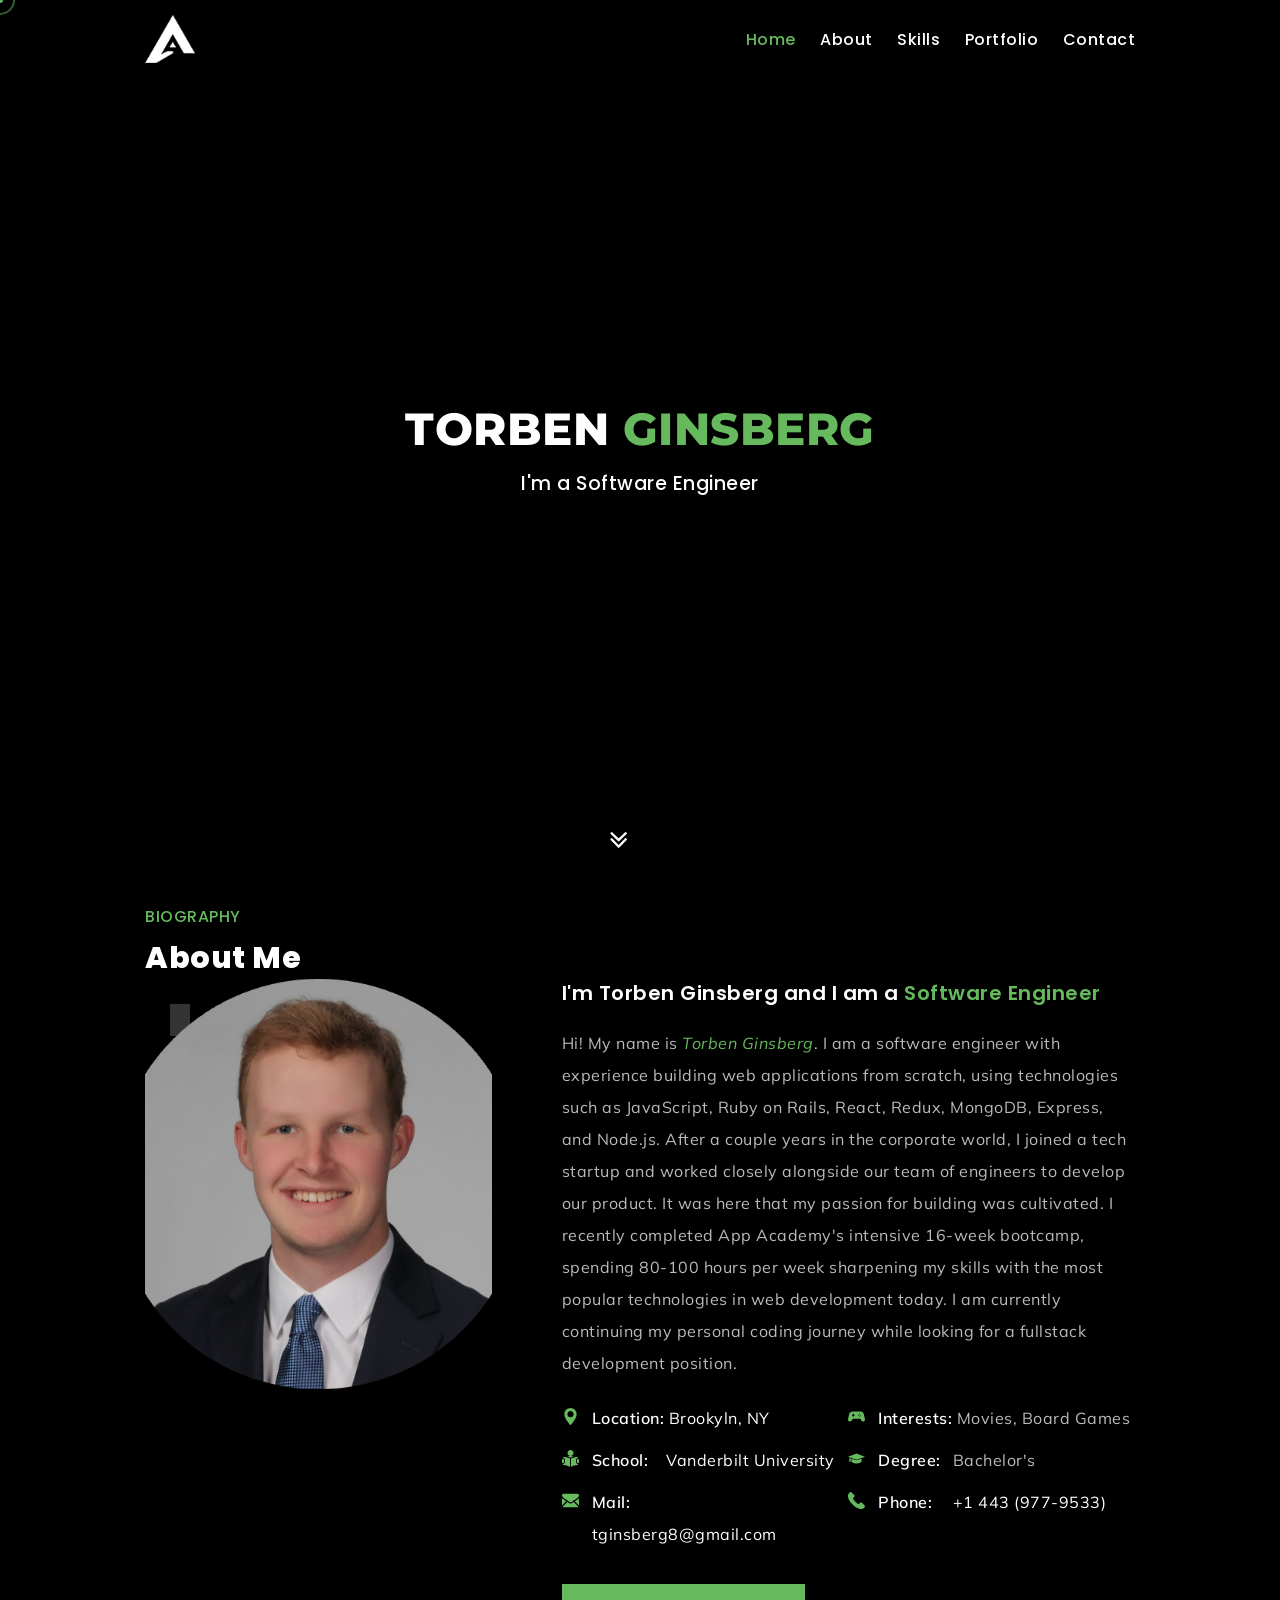
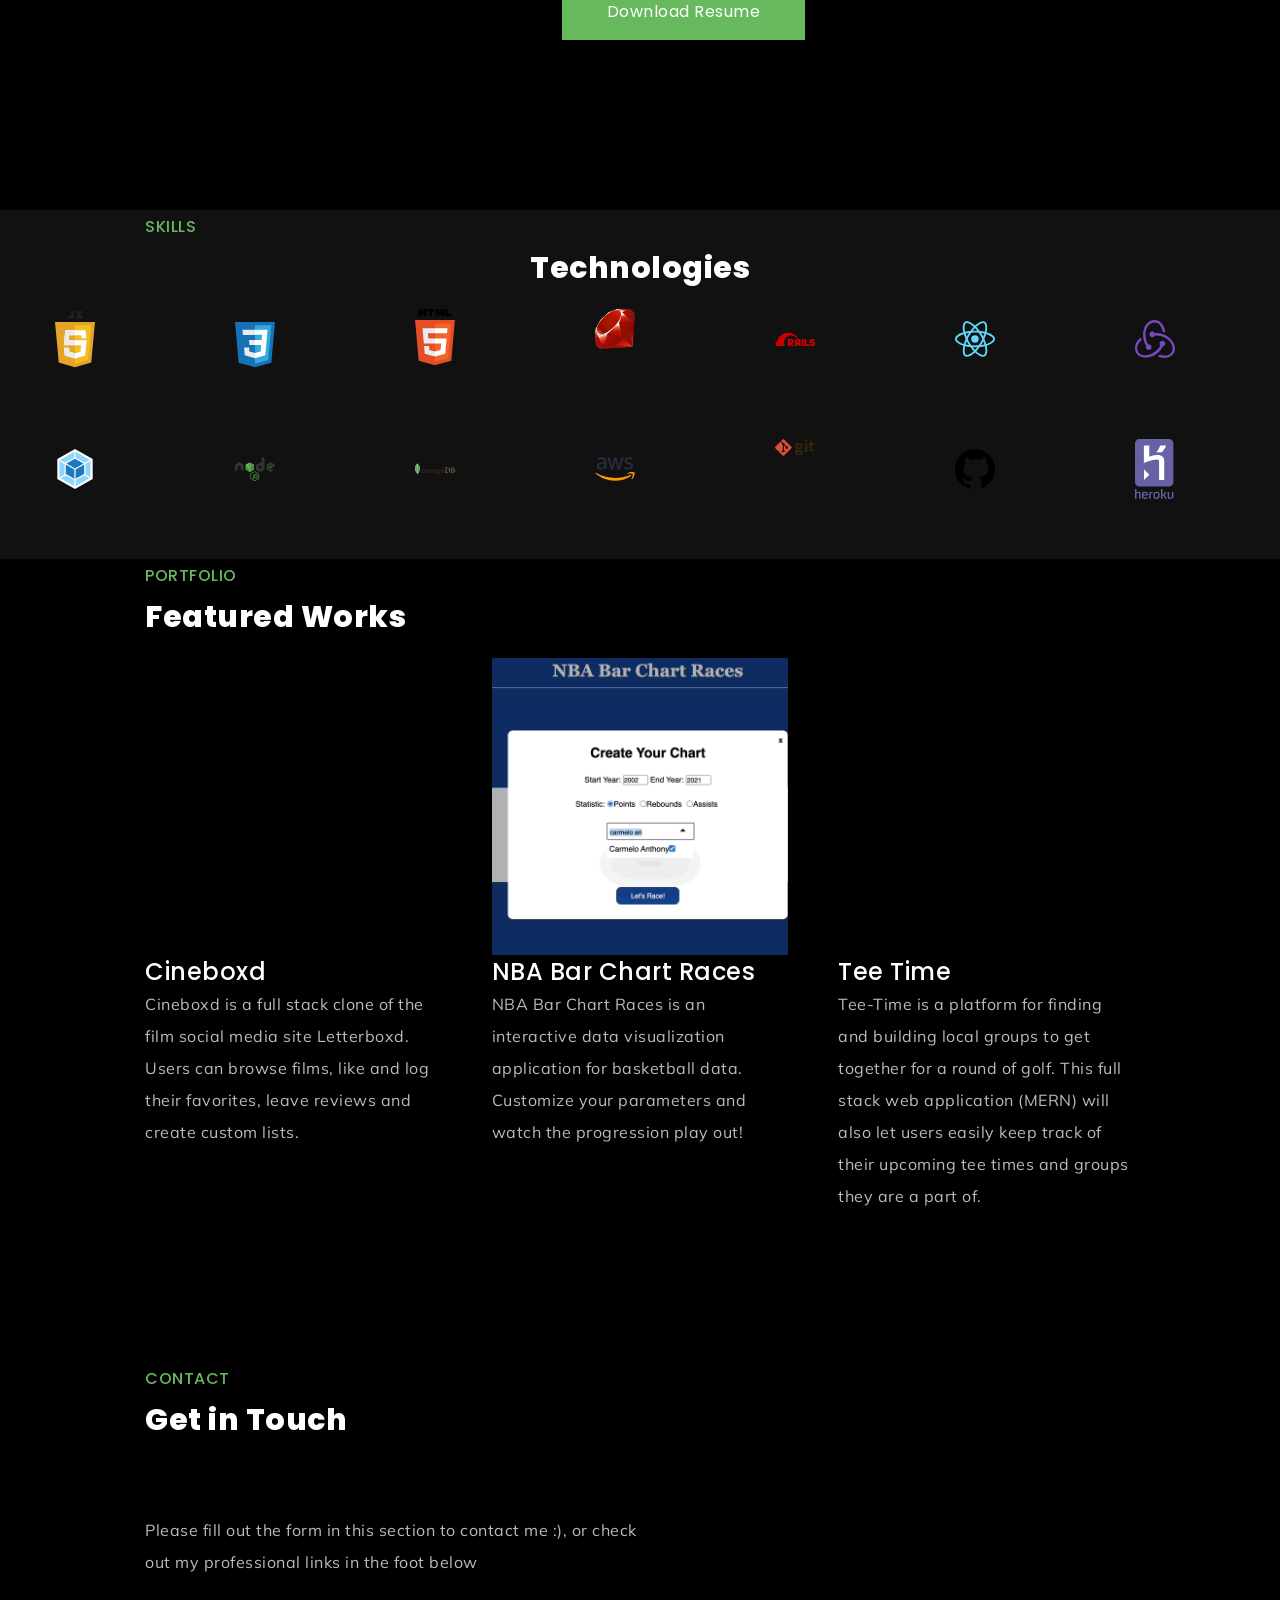
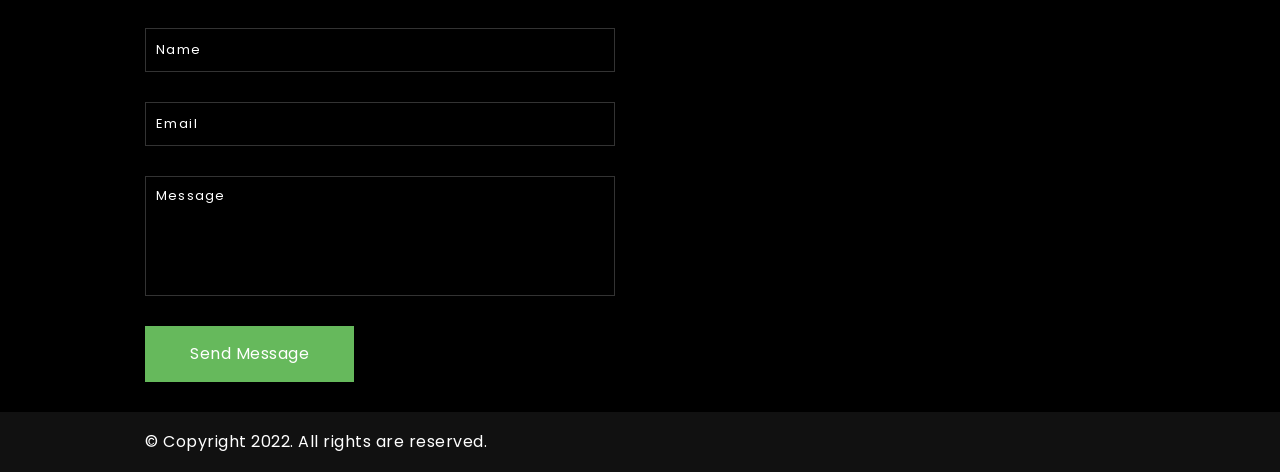
==== commit 5dc726de: "removed map, updated resume" ====
--- a/index.html
+++ b/index.html
@@ -346,11 +346,11 @@
 								</form>
 							</div>
 						</div>
-						<div class="right wow fadeInLeft" data-wow-duration="1.5s" data-wow-delay=".2s">
+						<!-- <div class="right wow fadeInLeft" data-wow-duration="1.5s" data-wow-delay=".2s">
 							<div class="map_wrap">
 								<div class="map" id="ieatmaps"></div>
 							</div>
-						</div>
+						</div> -->
 					</div>
 				</div>
 			</div>
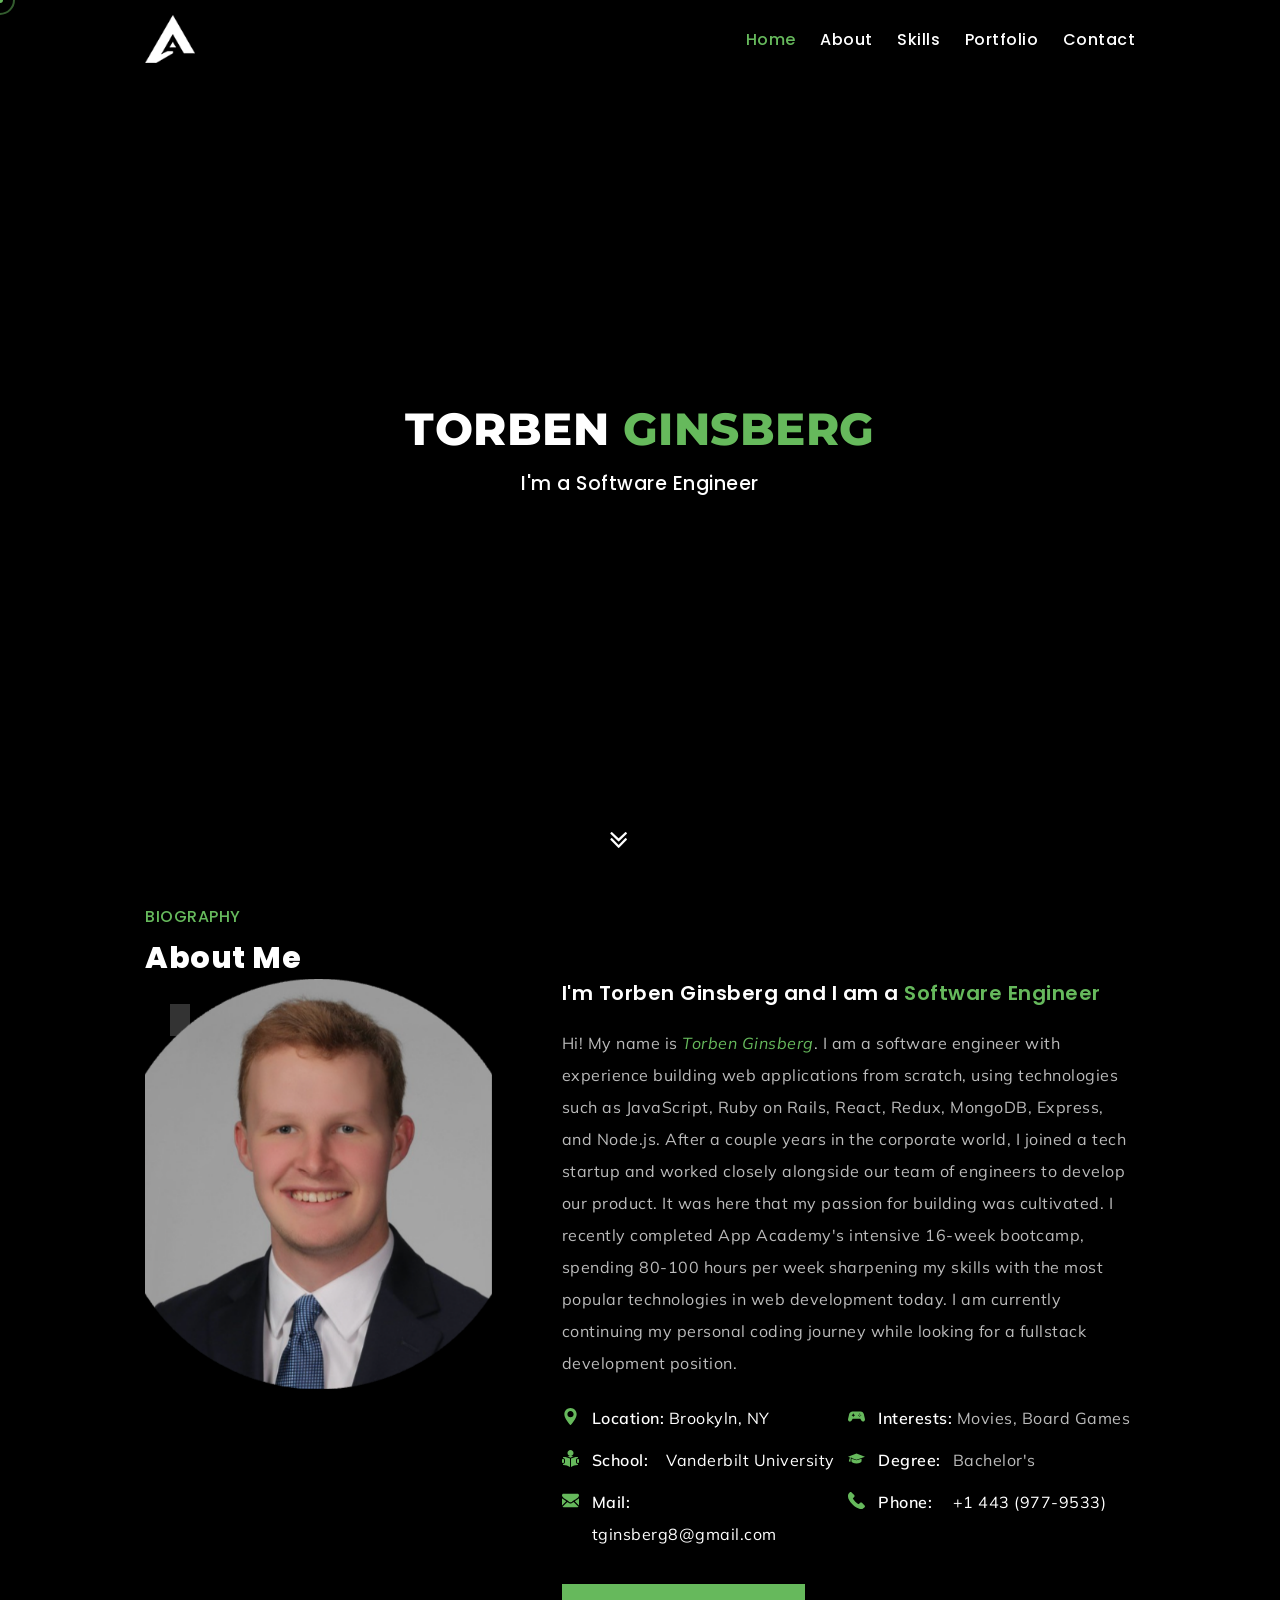
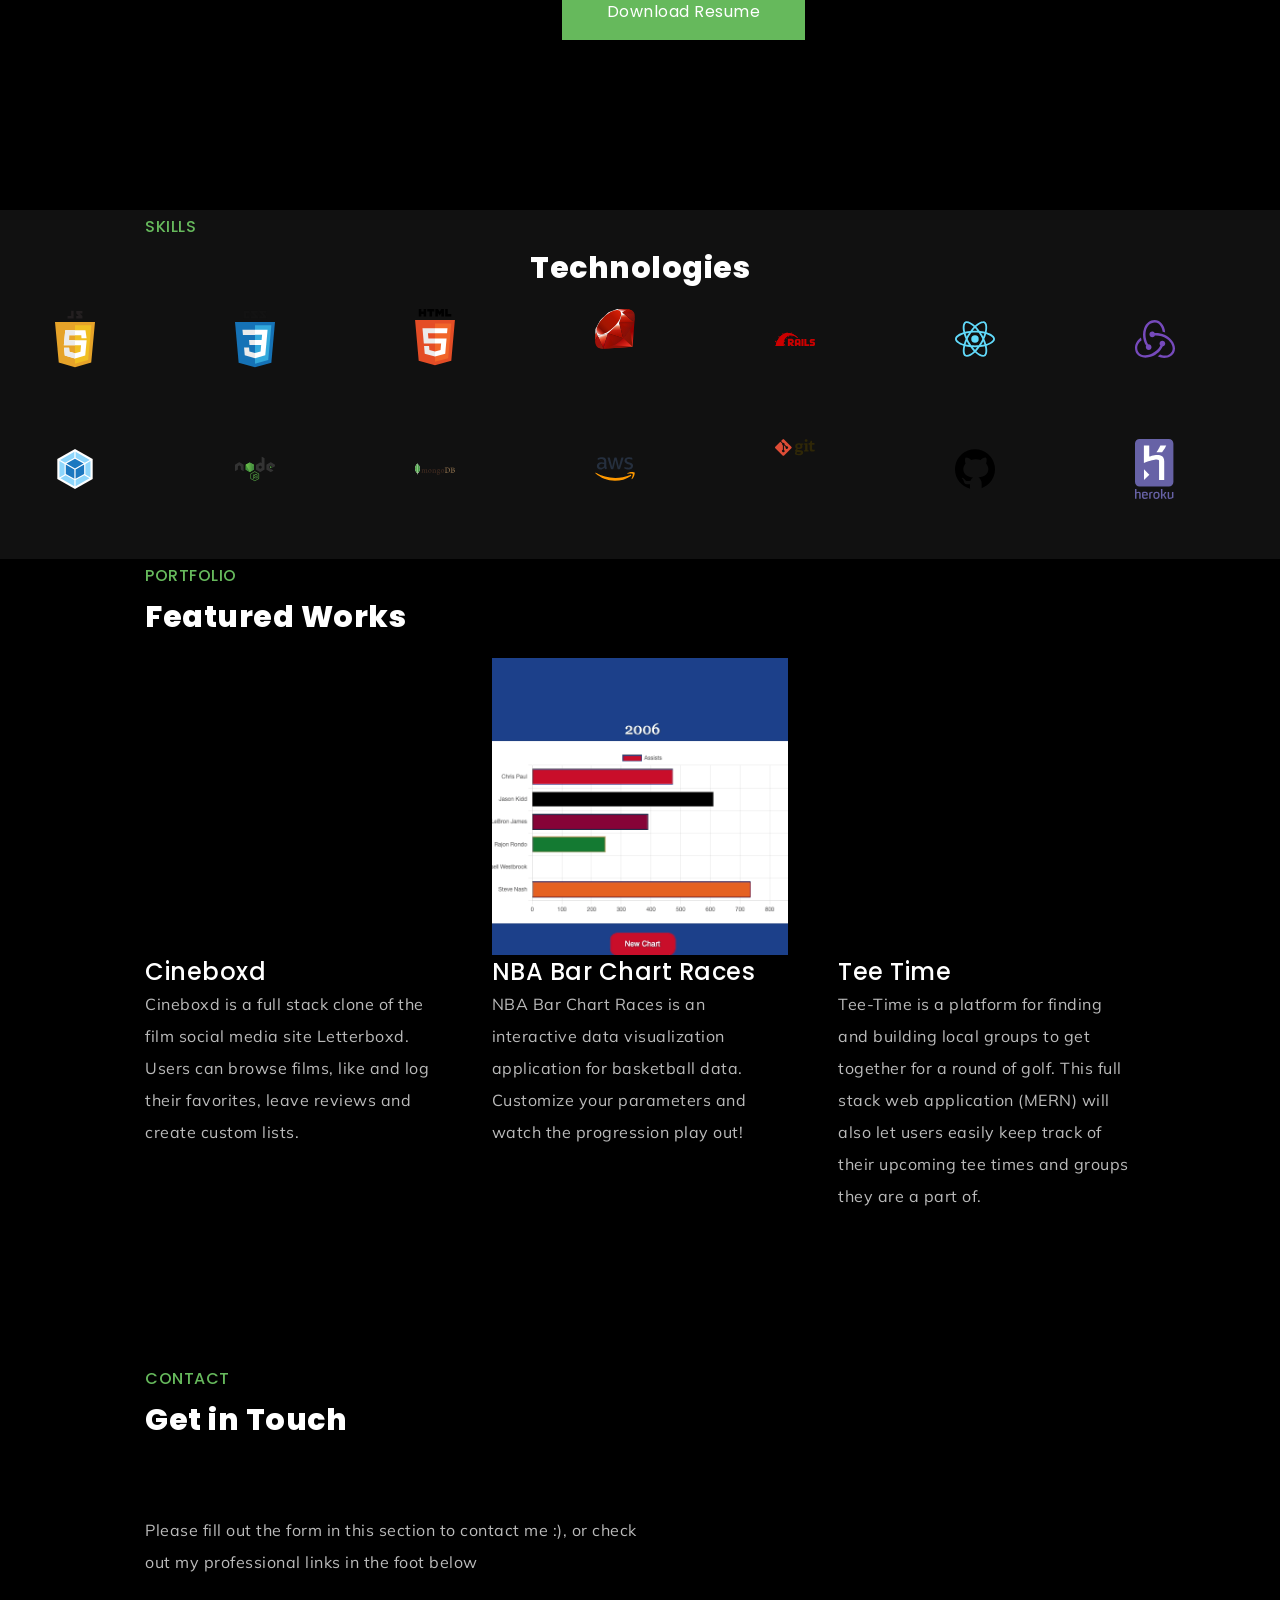
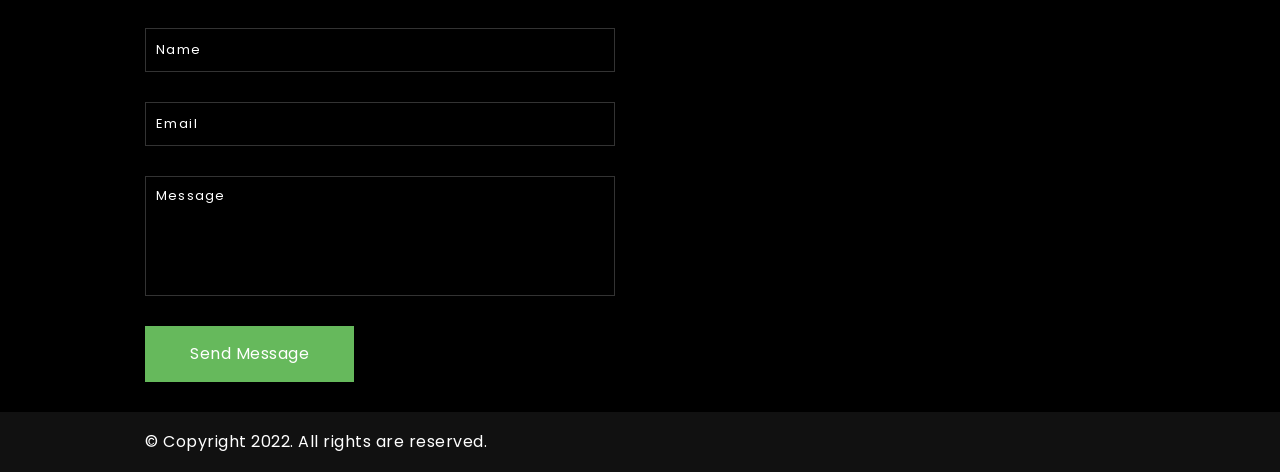
==== commit 29a78232: "update portfolio gifs" ====
--- a/index.html
+++ b/index.html
@@ -261,7 +261,7 @@
 									<div class="entry arlo_tm_portfolio_animation_wrap" data-title="Cineboxd" data-category="Website">
 										<a href="https://cineboxd.herokuapp.com/#/">
 											<img src="img/ratios/ratio-1-1.jpg" alt="" />
-											<div class="main_image" data-img-url="./img/temporary_cineboxd.gif"></div>
+											<div class="main_image" data-img-url="./img/cineboxd_summary.gif"></div>
 										</a>
 									</div>
 								</div>
@@ -275,7 +275,7 @@
 									<div class="entry arlo_tm_portfolio_animation_wrap" data-title="NBA Bar Chart Races" data-category="Game">
 										<a href="https://torbenginsberg.github.io/NBA-Bar-Chart-Races/">
 											<img src="img/ratios/ratio-1-1.jpg" alt="" />
-											<div class="main_image" data-img-url="./img/temporary_bar_chart_race.gif"></div>
+											<div class="main_image" data-img-url="./img/chart_race.gif"></div>
 										</a>
 									</div>
 								</div>
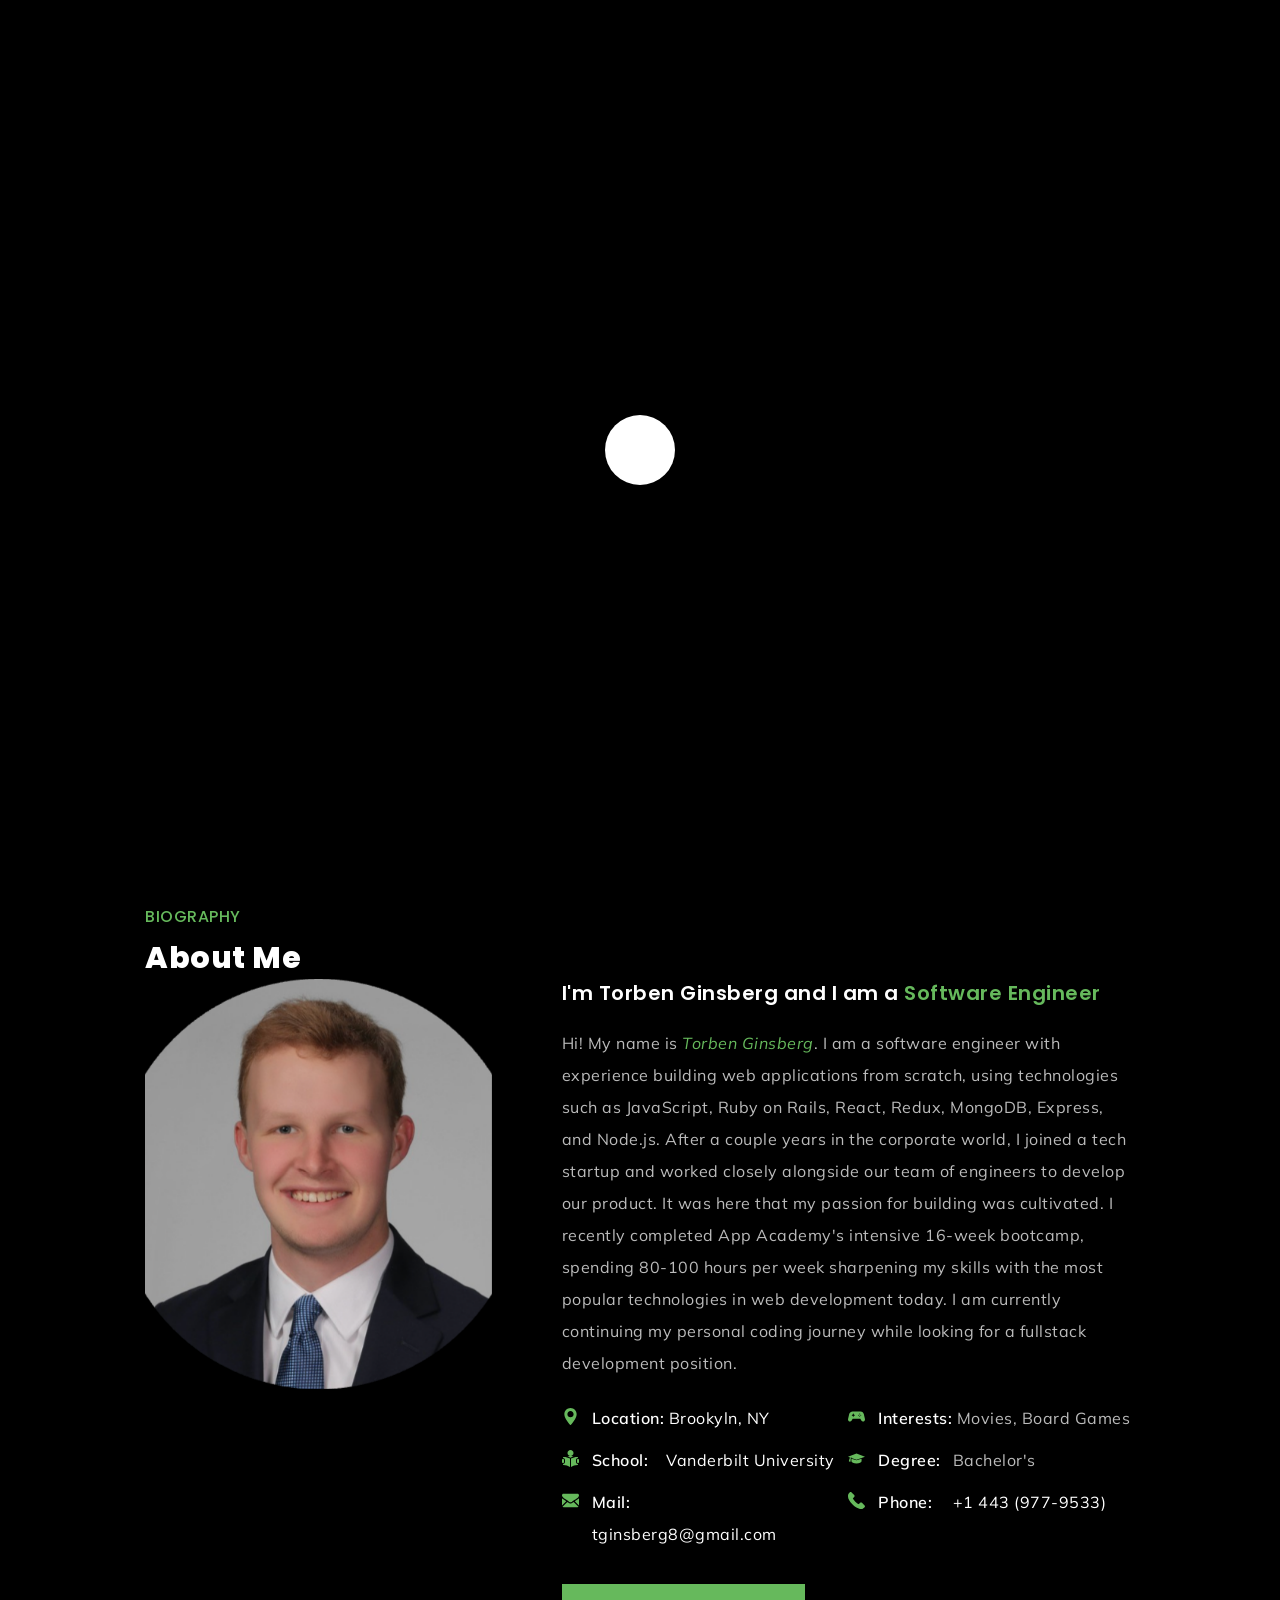
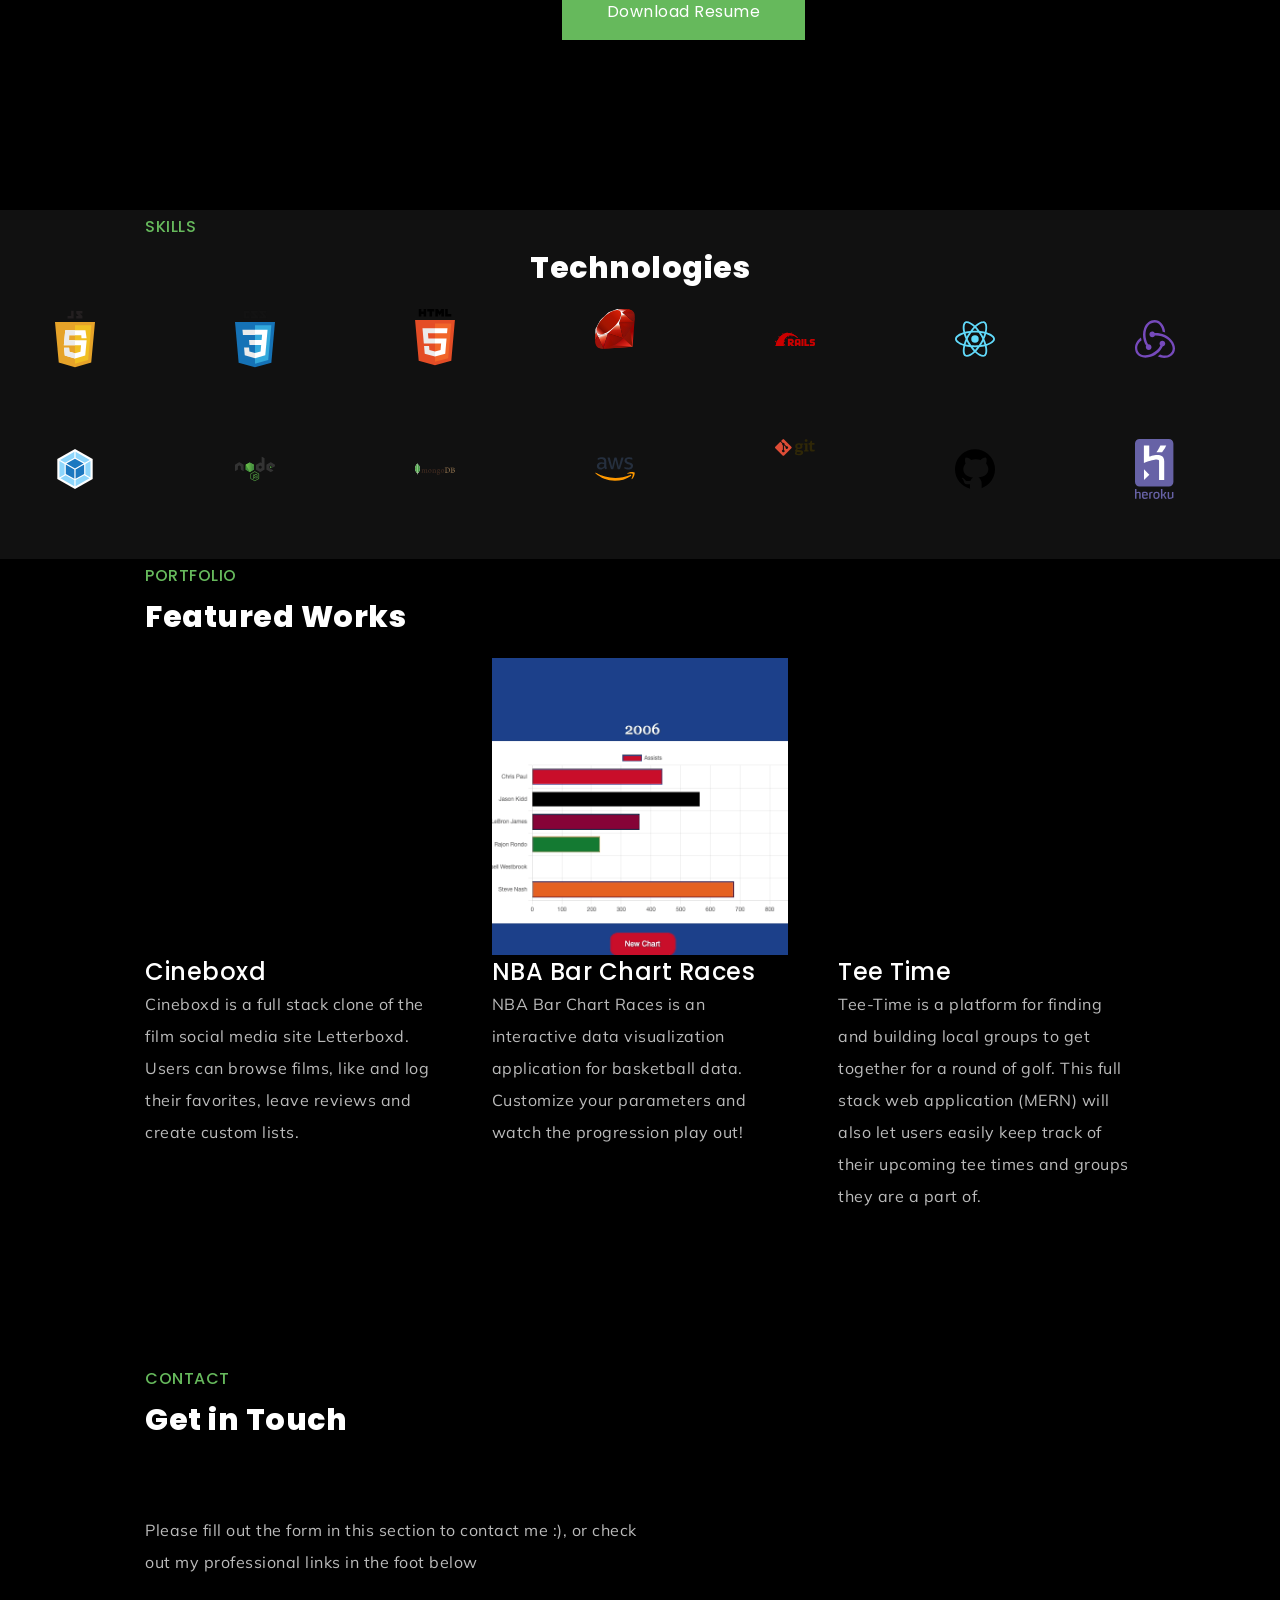
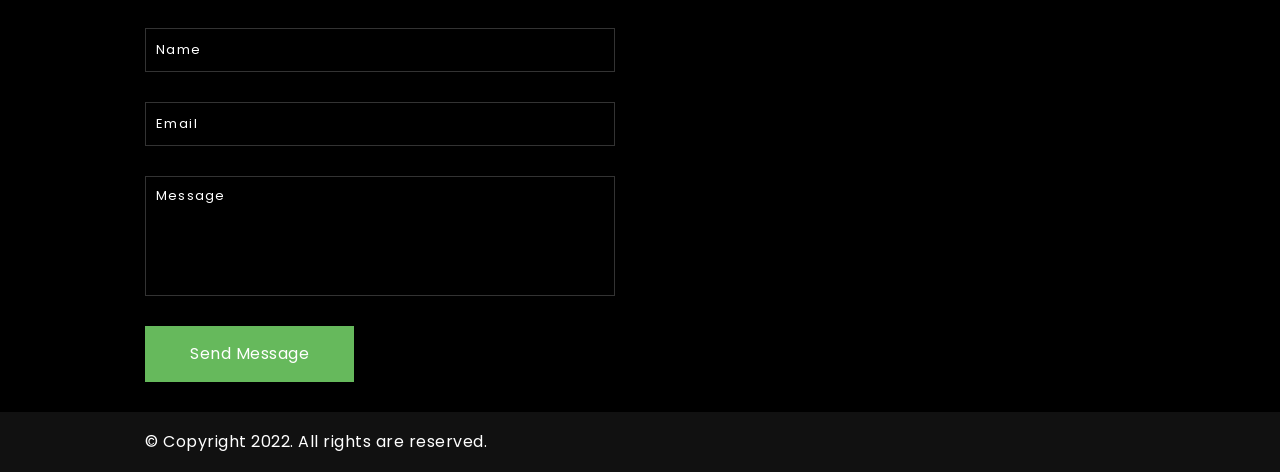
==== commit dfa83a7b: "update links to open in new tab" ====
--- a/index.html
+++ b/index.html
@@ -259,7 +259,7 @@
 							<li class="photography">
 								<div class="inner">
 									<div class="entry arlo_tm_portfolio_animation_wrap" data-title="Cineboxd" data-category="Website">
-										<a href="https://cineboxd.herokuapp.com/#/">
+										<a href="https://cineboxd.herokuapp.com/#/" target="_blank">
 											<img src="img/ratios/ratio-1-1.jpg" alt="" />
 											<div class="main_image" data-img-url="./img/cineboxd_summary.gif"></div>
 										</a>
@@ -273,7 +273,7 @@
 							<li class="branding">
 								<div class="inner">
 									<div class="entry arlo_tm_portfolio_animation_wrap" data-title="NBA Bar Chart Races" data-category="Game">
-										<a href="https://torbenginsberg.github.io/NBA-Bar-Chart-Races/">
+										<a href="https://torbenginsberg.github.io/NBA-Bar-Chart-Races/" target="_blank">
 											<img src="img/ratios/ratio-1-1.jpg" alt="" />
 											<div class="main_image" data-img-url="./img/chart_race.gif"></div>
 										</a>
@@ -287,7 +287,7 @@
 							<li class="design">
 								<div class="inner">
 									<div class="entry arlo_tm_portfolio_animation_wrap" data-title="Tee Time" data-category="Website">
-										<a href="https://tee-time-application.herokuapp.com/#/">
+										<a href="https://tee-time-application.herokuapp.com/#/" target="_blank">
 											<img src="img/ratios/ratio-1-1.jpg" alt="" />
 											<div class="main_image" data-img-url="img/tee_time.gif"></div>
 										</a>
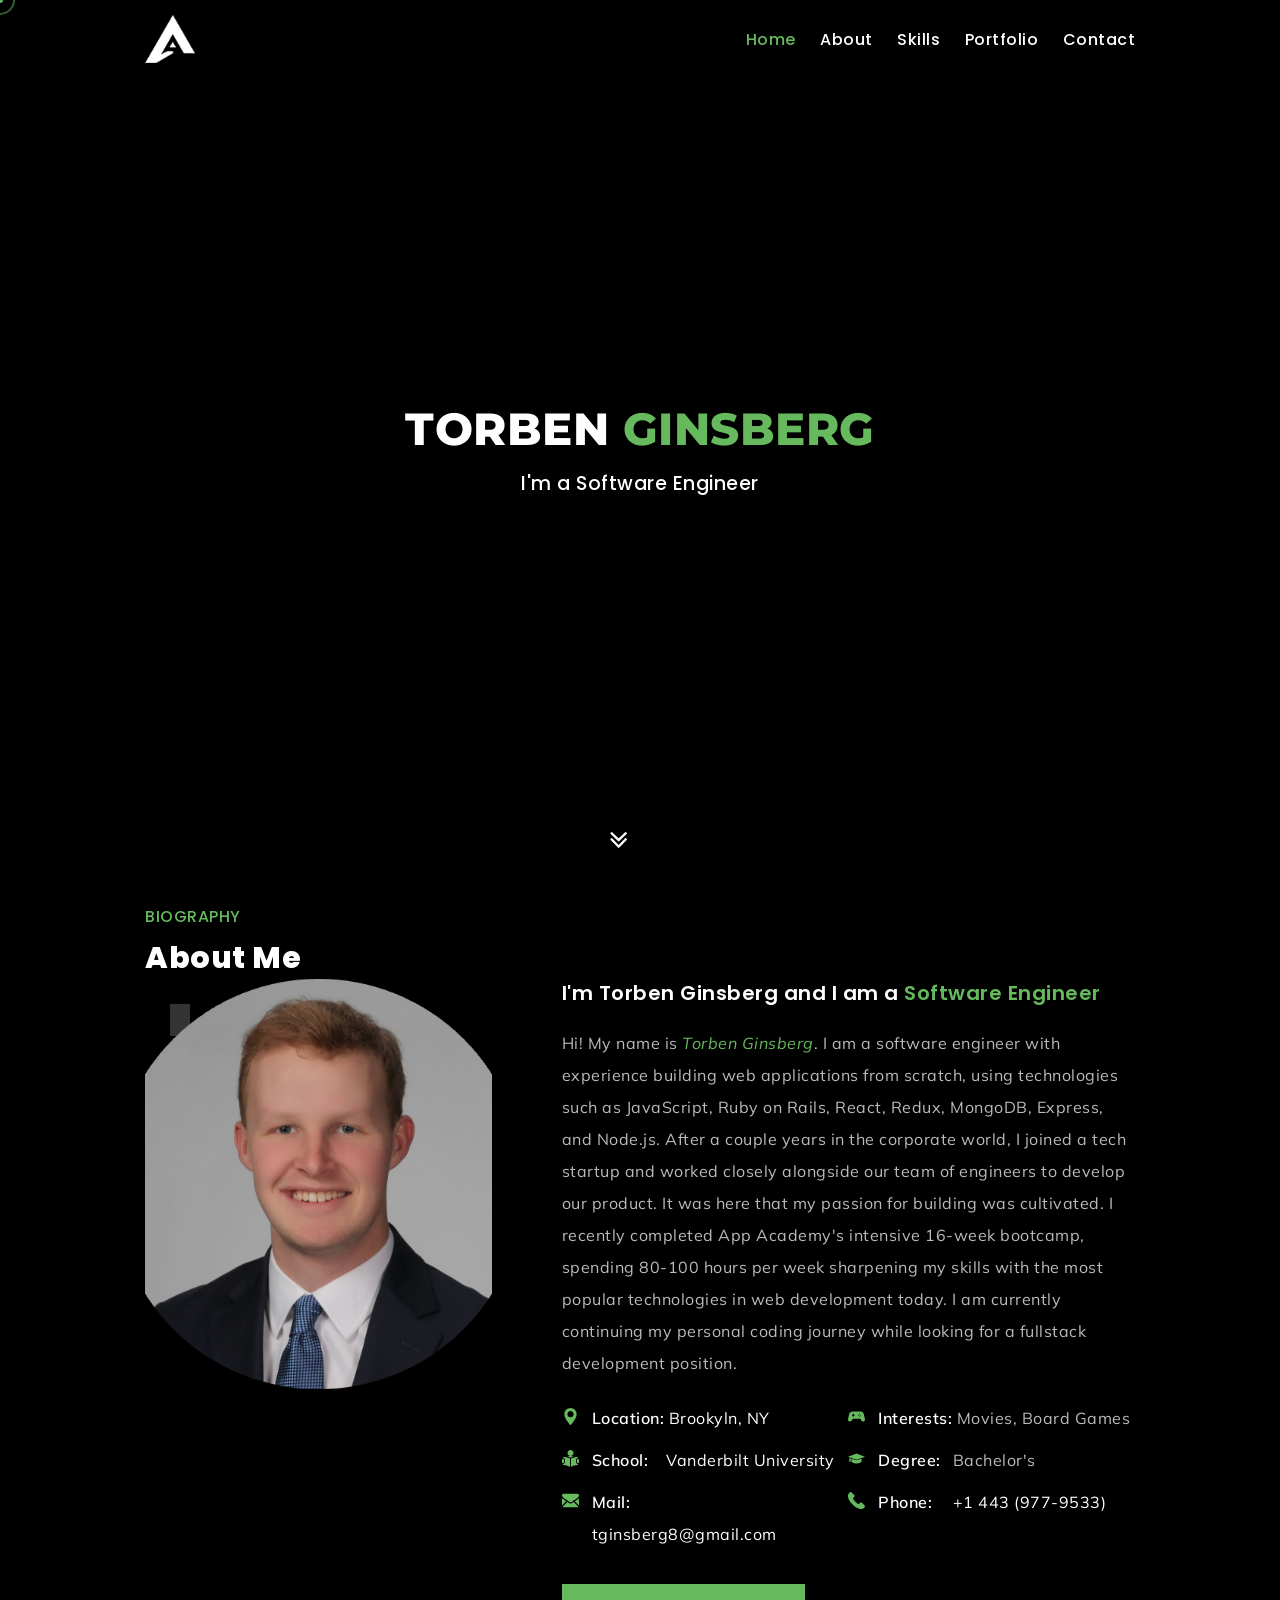
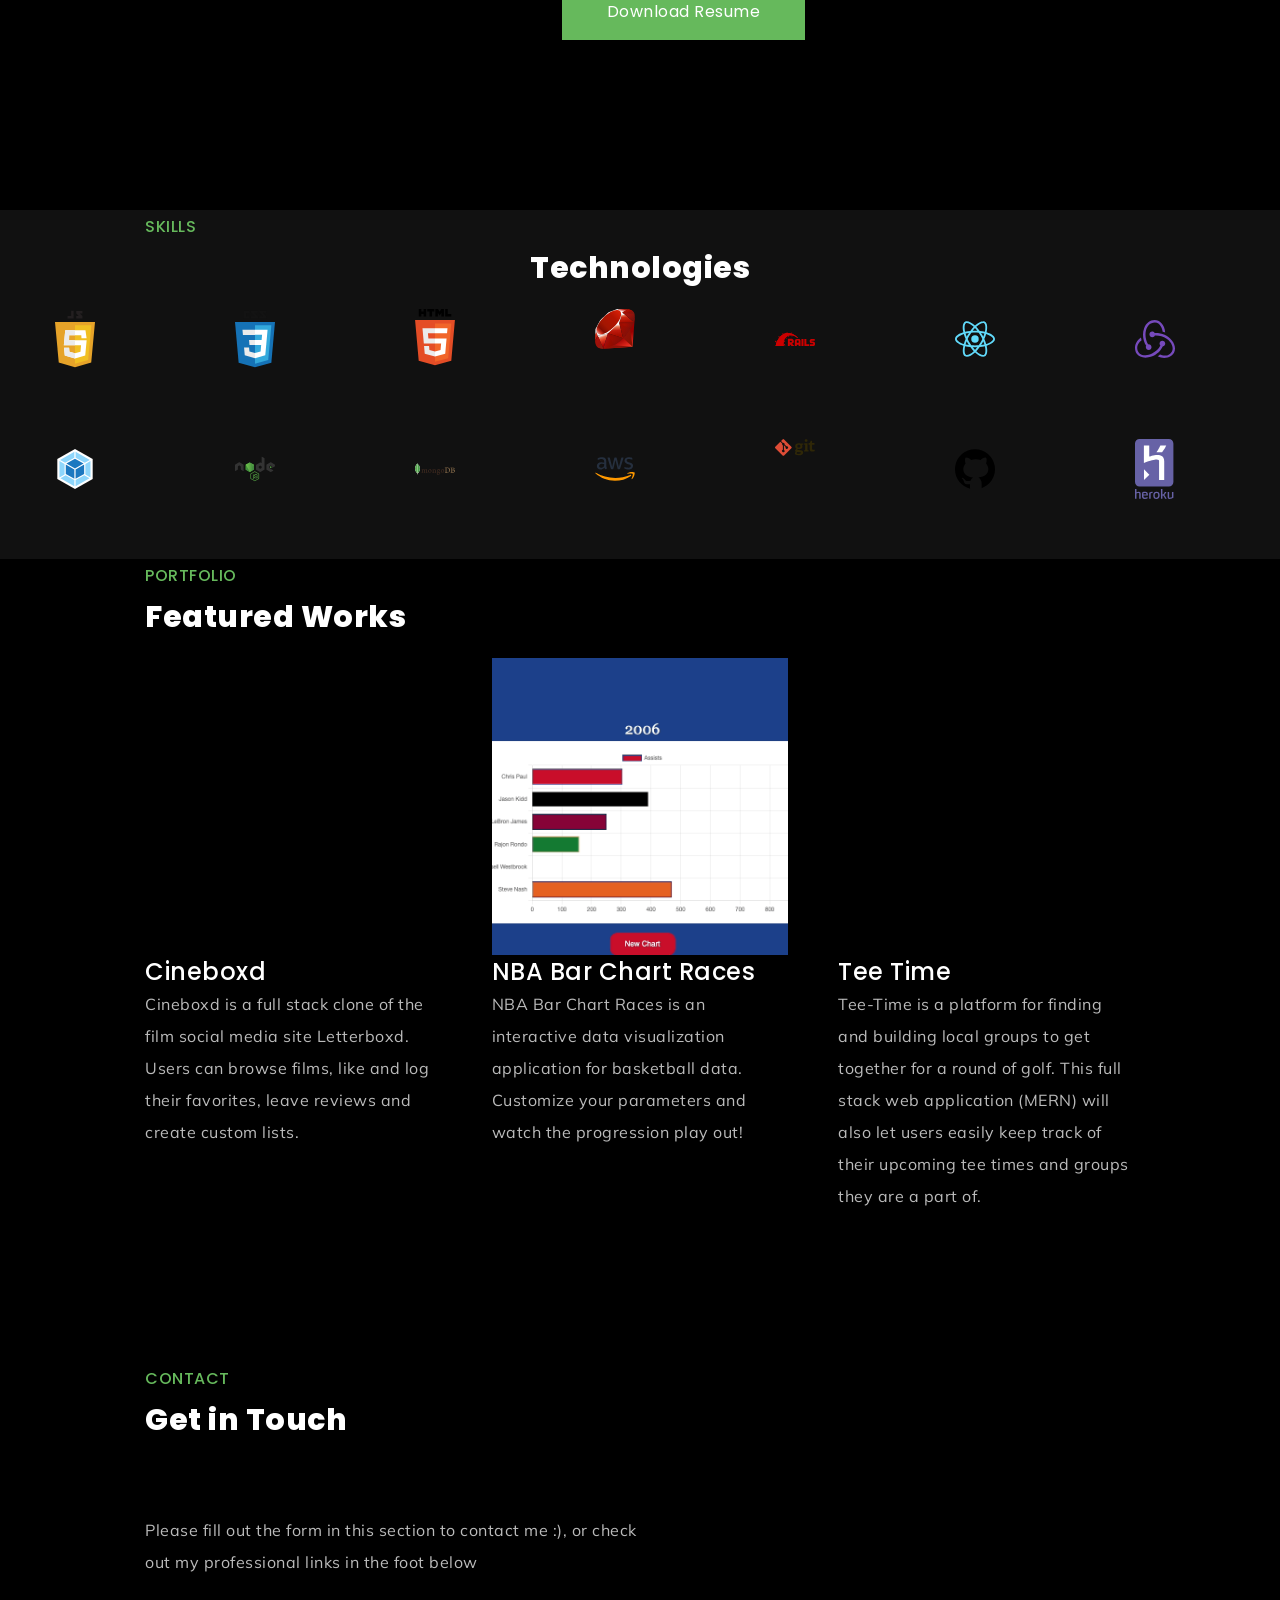
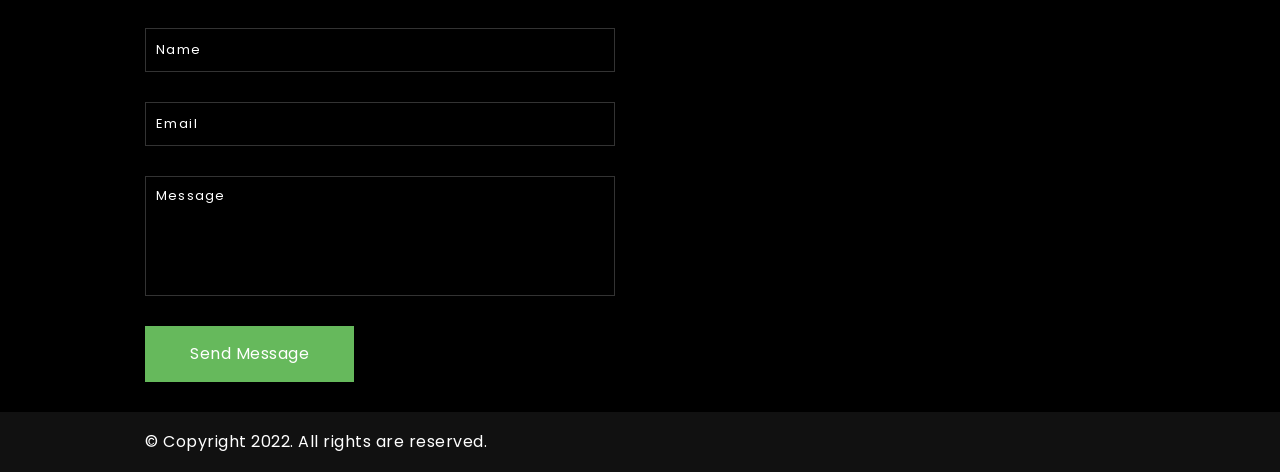
==== commit dc2b829f: "Update tee times link" ====
--- a/index.html
+++ b/index.html
@@ -287,7 +287,7 @@
 							<li class="design">
 								<div class="inner">
 									<div class="entry arlo_tm_portfolio_animation_wrap" data-title="Tee Time" data-category="Website">
-										<a href="https://tee-time-application.herokuapp.com/#/" target="_blank">
+										<a href="https://tee-time-application.herokuapp.com" target="_blank">
 											<img src="img/ratios/ratio-1-1.jpg" alt="" />
 											<div class="main_image" data-img-url="img/tee_time.gif"></div>
 										</a>
